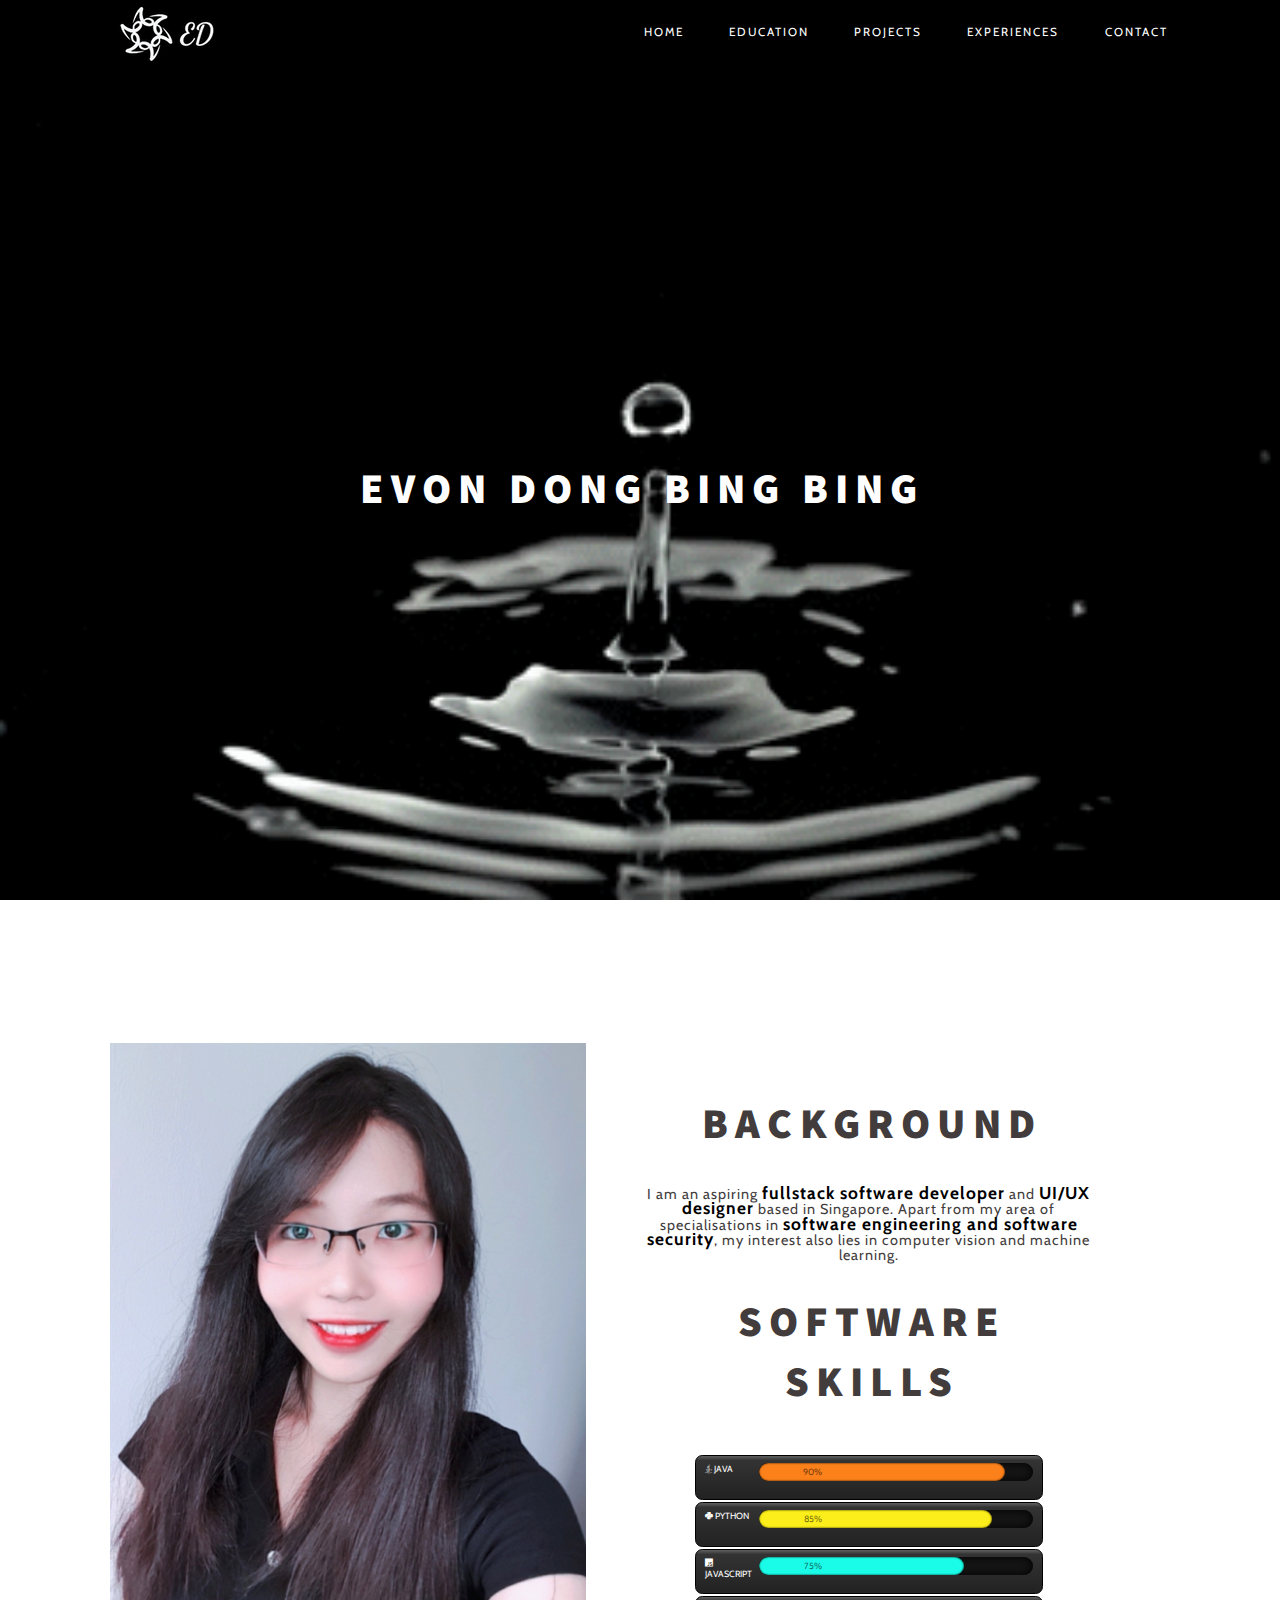
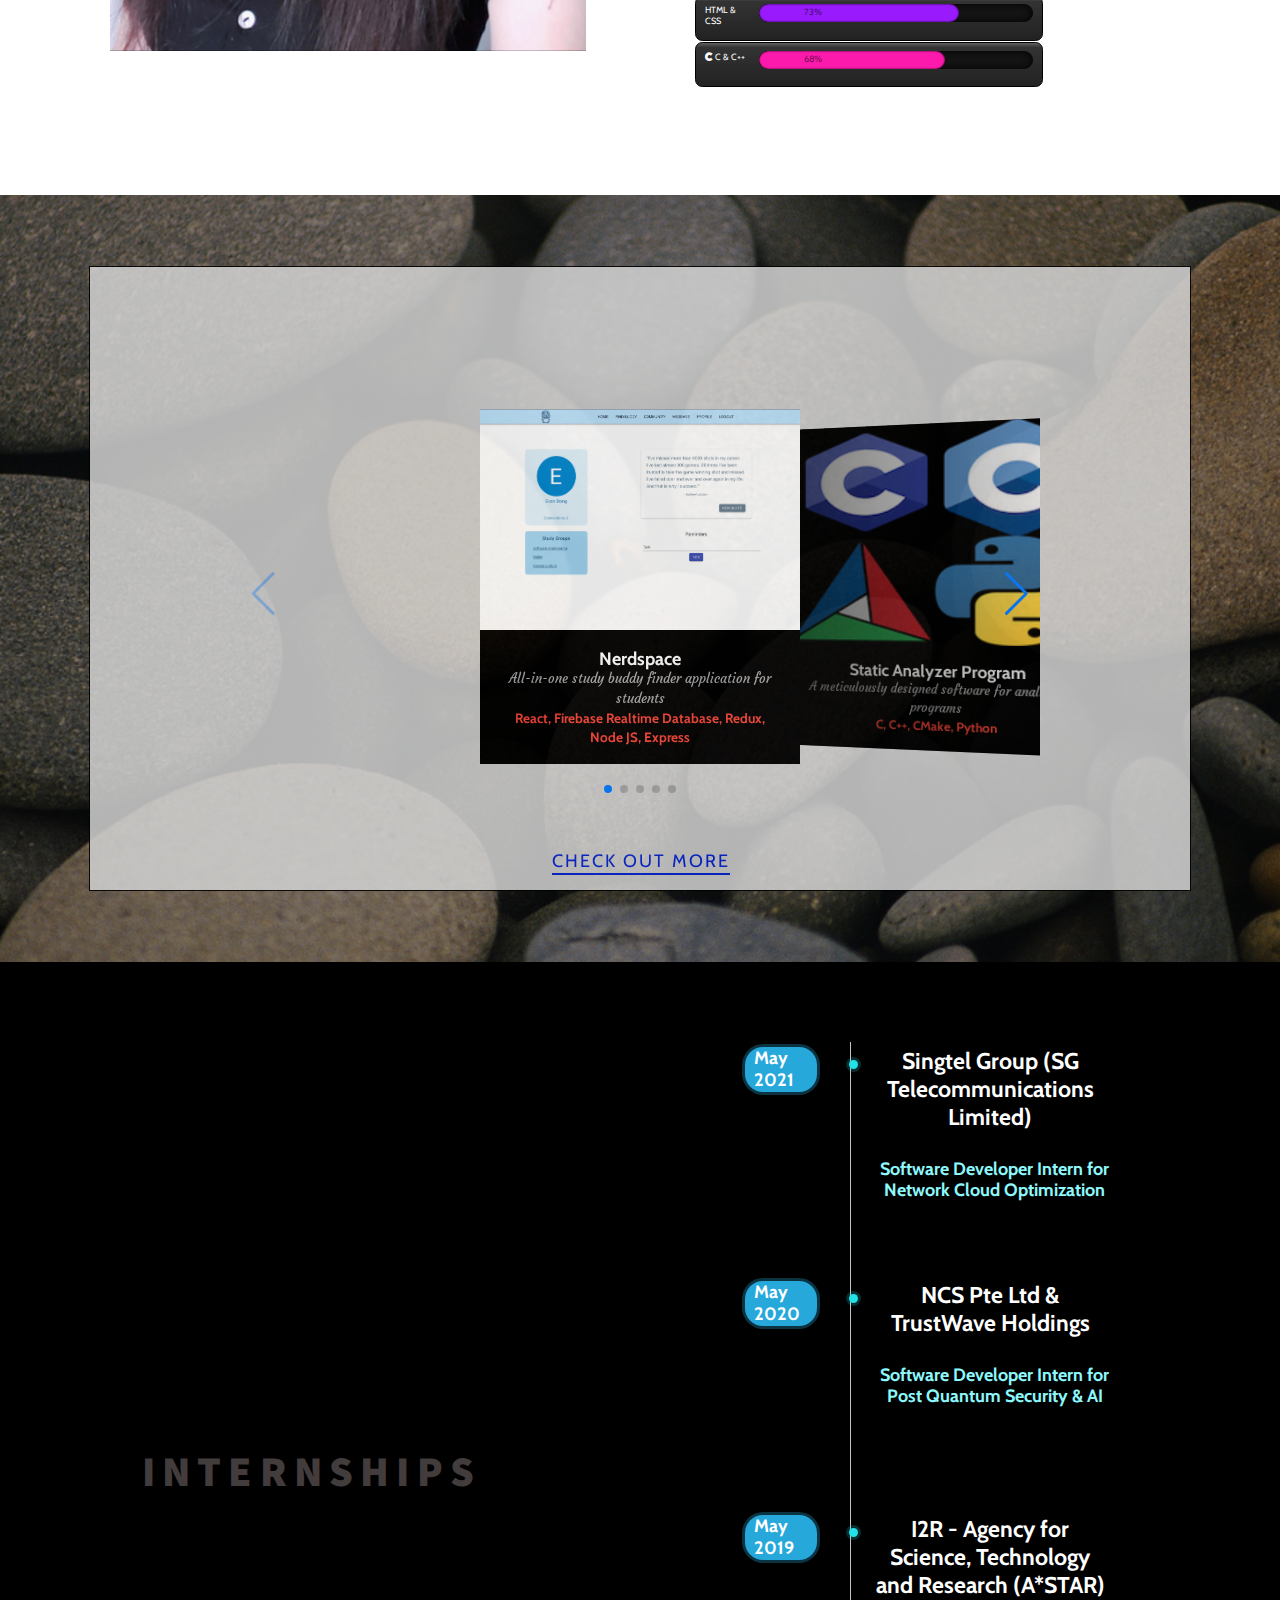
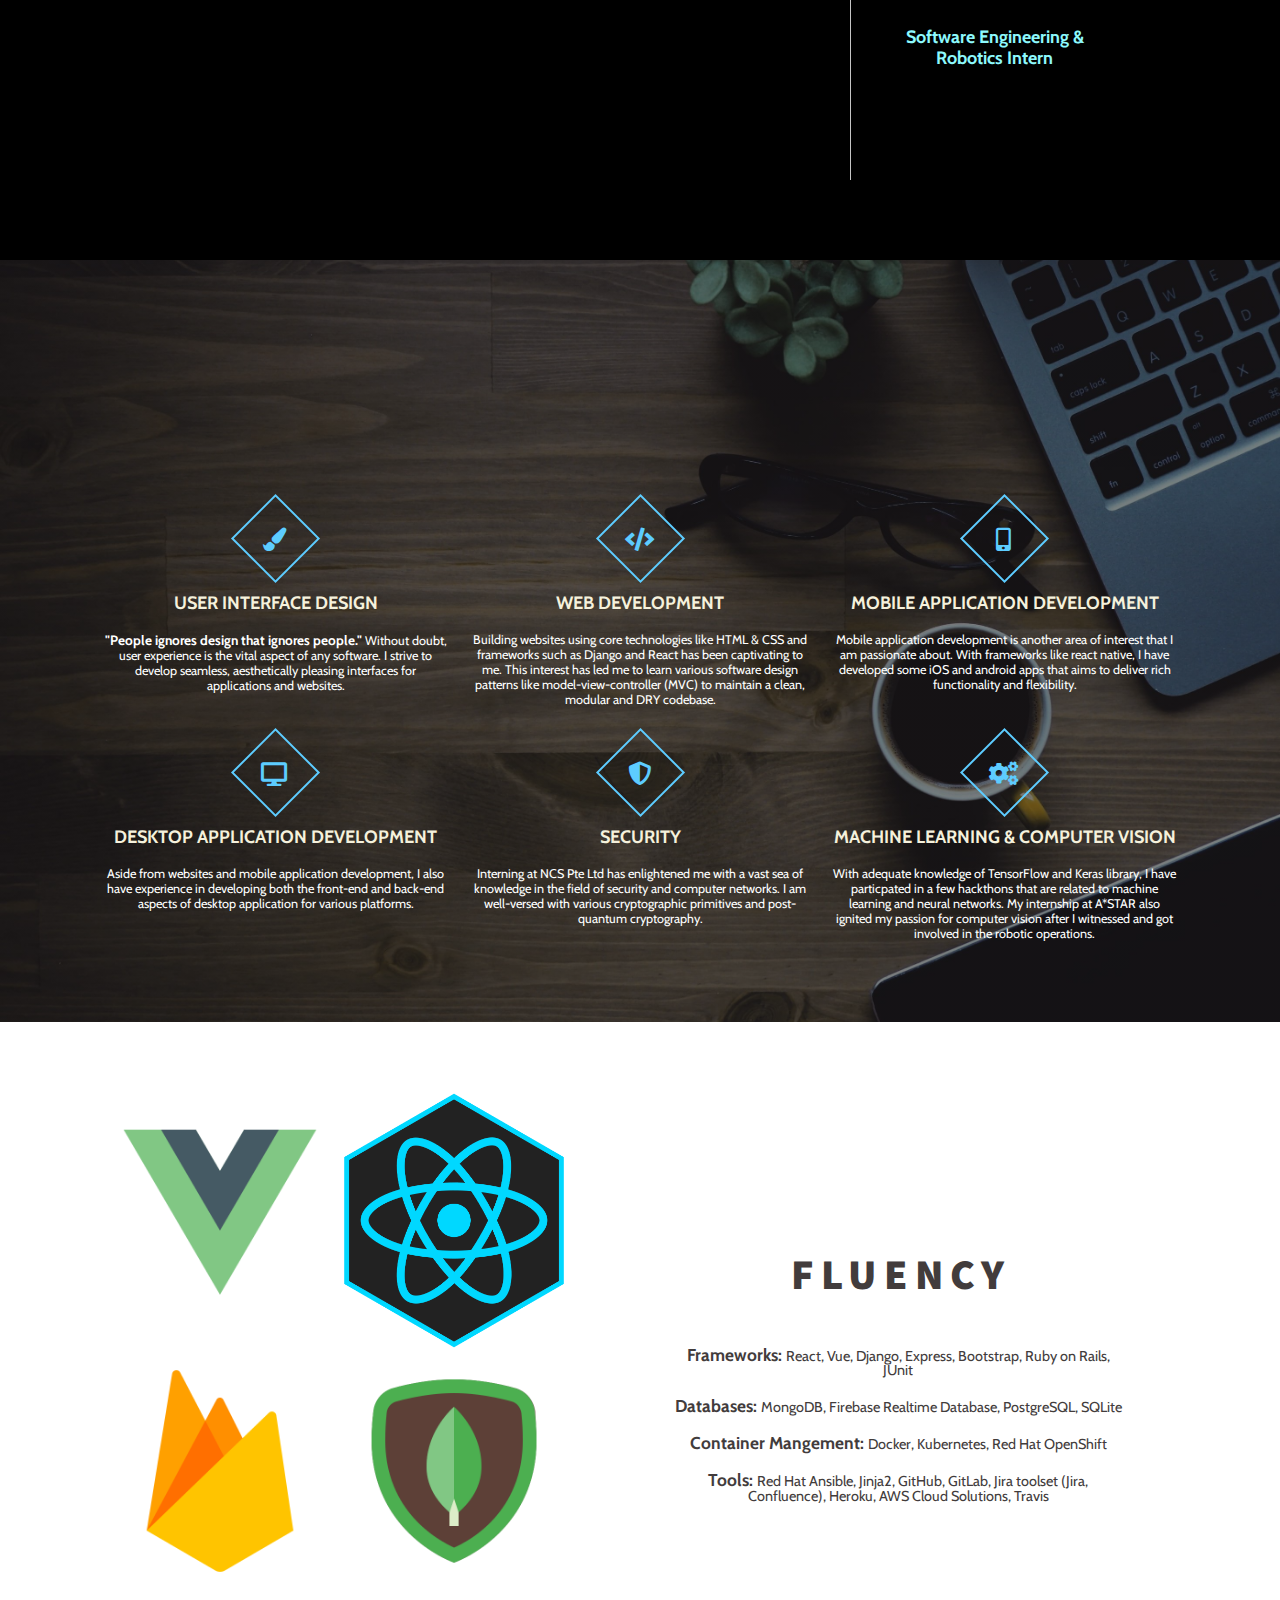
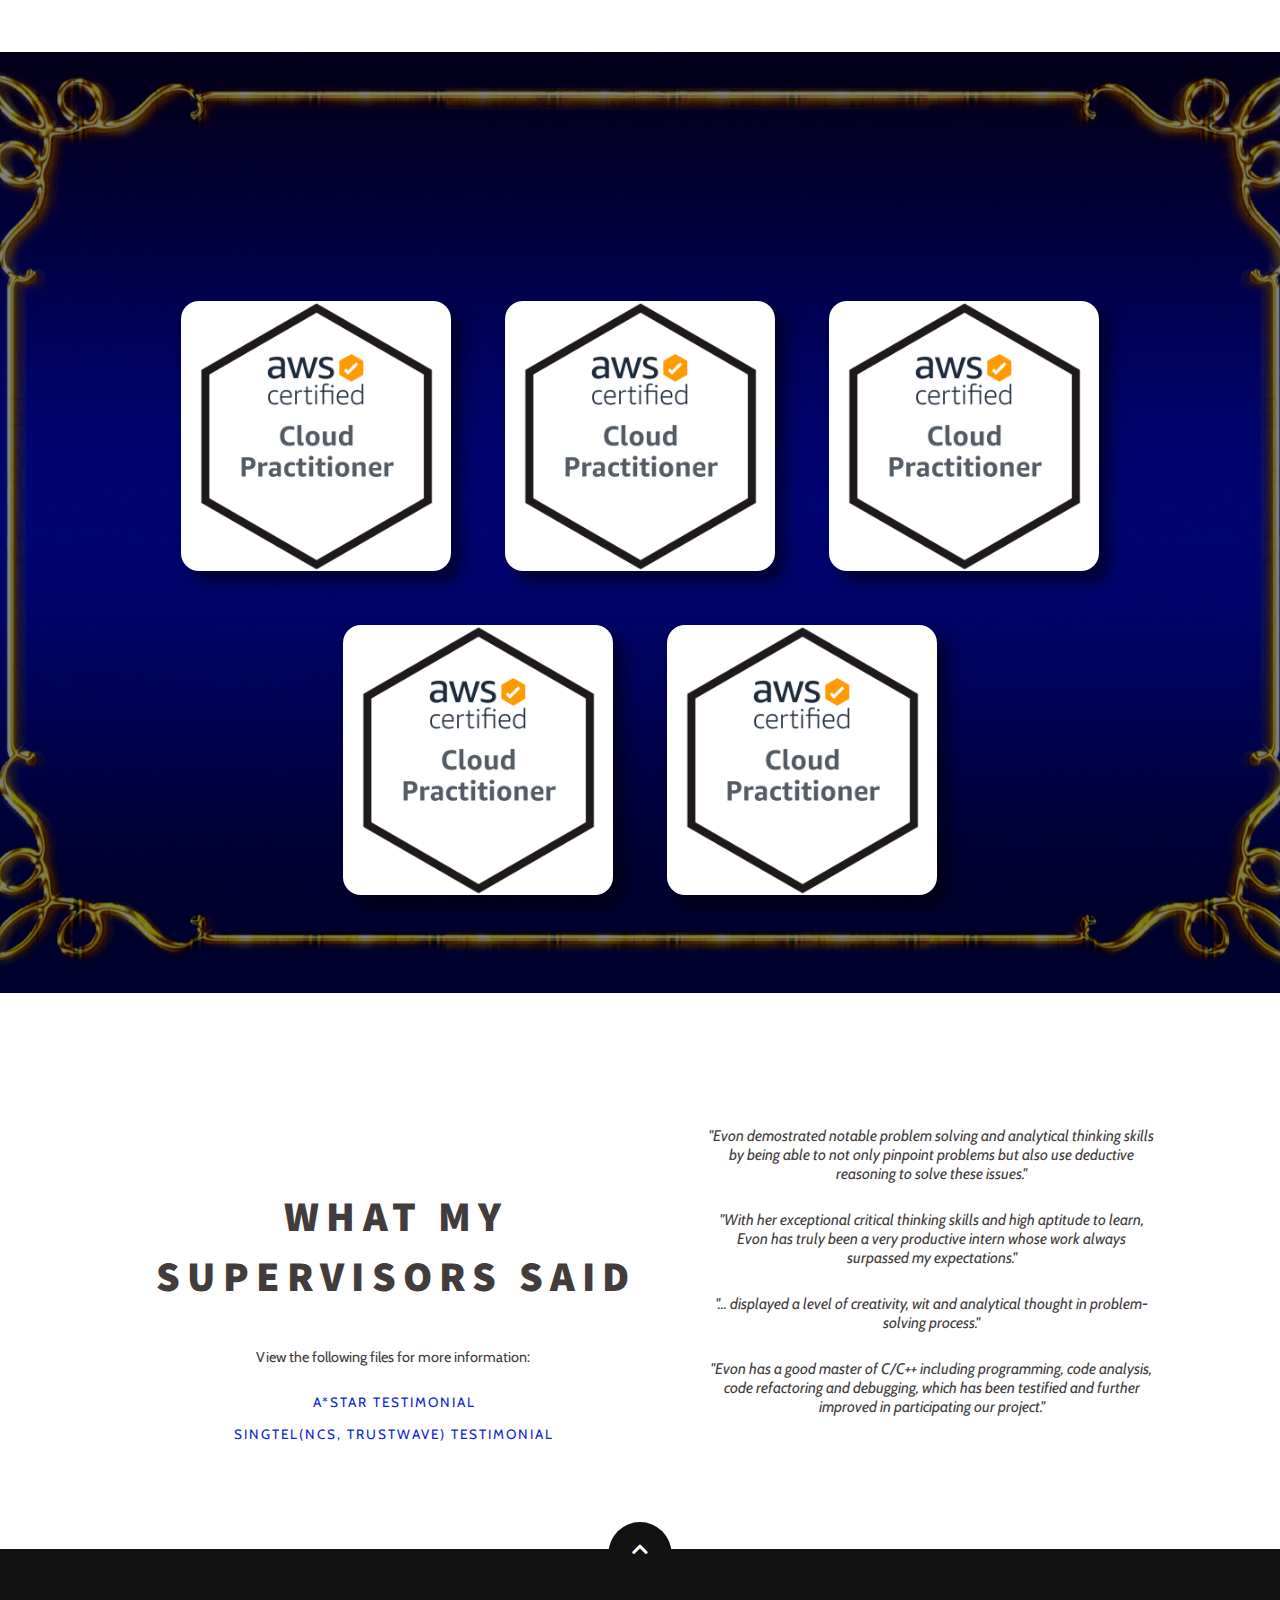
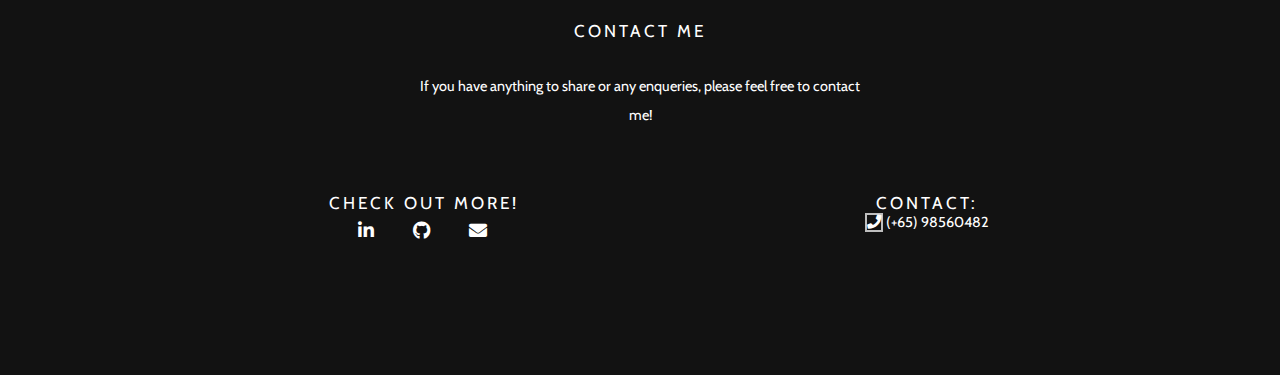
==== index.html @ f3851ca4 "Add certification section" ====
<!doctype html>
<html lang="en">
<head>
    <meta charset="UTF-8">
    <meta name="viewport" content="width=device-width, user-scalable=no, initial-scale=1.0, minimum-scale=1.0, maximum-scale=1.0">
    <meta http-equiv="X-UA-compatible" content="ie=edge">
    <Title>Evon Dong Bing Bing's Portfolio</Title>

    <!--Font awesome CDN-->
    <Link rel="stylesheet" href="https://cdnjs.cloudflare.com/ajax/libs/font-awesome/5.14.0/css/all.min.css">
    <Link rel="stylesheet" type="text/css" href="/css/swiper-bundle.min.css">
    <Link rel="stylesheet" type="text/css" href="/css/styles.css">

    <!--Scroll reveal CDN-->
    <script src="https://unpkg.com/scrollreveal"></script>
    <script src="https://ajax.googleapis.com/ajax/libs/jquery/3.5.1/jquery.min.js"></script>

    <!--Favicon Logo-->
    <link rel="apple-touch-icon" sizes="180x180" href="faviconImages/apple-touch-icon.png">
    <link rel="icon" type="image/png" sizes="32x32" href="faviconImages/favicon-32x32.png">
    <link rel="icon" type="image/png" sizes="16x16" href="faviconImages/favicon-16x16.png">
    <link rel="manifest" href="faviconImages/site.webmanifest">
    <link rel="mask-icon" href="faviconImages/safari-pinned-tab.svg" color="#001fff">
    <meta name="msapplication-TileColor" content="#000000">
    <meta name="theme-color" content="#000000">
    

<script>$.ajaxPrefilter(function( options, originalOptions, jqXHR ) {    options.async = true; });</script> 
    

 
</head>

<body>
    <header>
        <div id="navbar-placeholder"></div>
    </header>

    <section class="hero" id="hero">
        <div class="container">
            <h2 class="sub-headline">
                <span class="first-letter" style="line-height: 1.2;">I</span> believe in making an impact
            </h2>
            <h1 class="headline">Evon Dong Bing Bing</h1>
            <div class="headline-description">
                <div class="separator">
                    <div class="line line-left"></div>
                    <div class="asterisk"><i class="fas fa-asterisk"></i></div>
                    <div class="line line-right"></div>
                </div>
                <div class="single-animation">
                    <h5>Aspiring software developer & interative designer</h5>
                    <a href="./files/EvonDongBingBing_Resume.pdf" download="EvonDongBingBing-Resume" class="btn cta-btn">My Resume</a>
                </div>
            </div>
        </div>
    </section>

    <section class="about-me">
        <div class="container">
            <div class="my-info">
                <div class="photo animate-right">
                    <img src="images/photo.jpg" alt="">
                </div>
                <div class="my-info-description padding-right animate-left">
                    <div class="global-headline">
                        <h2 class="sub-headline">
                            <span class="first-letter">A</span>bout Me
                        </h2>
                        <h1 class="headline headline-dark">Background</h1>
                        <div class="asterisk"><i class="fas fa-asterisk"></i></div>
                    </div>
                    <p style="letter-spacing: 1px;">
                        I am an aspiring <span style="font-weight:900; font-size: 120%; color: black;">fullstack software developer</span> and <span style="font-weight:900; font-size: 120%; color: black;">UI/UX designer</span> based in Singapore. Apart from my area of specialisations 
                        in <span style="font-weight:900; font-size: 120%; color: black;">software engineering and software security</span>, my interest also lies in computer vision and machine learning.
                    </p>
                    <div class="languages">
                        <h1 class="headline headline-dark"> Software Skills</h1>
                        <div class="asterisk"><i class="fas fa-asterisk"></i></div>
                        <div class="skills">
                            <span class="progress-title"><i class="fab fa-java"></i> Java</span>
                            <div class="progress-bar">
                                <div class="progress" style="width: 90%; background-color: #FC811A"></div>
                            </div>
                            <span class="progress-value">90%</span>
                        </div>

                        <div class="skills">
                            <span class="progress-title"><i class="fab fa-python"></i> Python</span>
                            <div class="progress-bar">
                                <div class="progress" style="width: 85%; background-color: #FCEE1A"></div>
                            </div>
                            <span class="progress-value">85%</span>
                        </div>
                        
                        <div class="skills">
                            <span class="progress-title"><i class="fab fa-js"></i> JavaScript</span>
                            <div class="progress-bar">
                                <div class="progress" style="width:75%; background-color: #1AFCE7"></div>
                            </div>
                            <span class="progress-value">75%</span>
                        </div>

                        <div class="skills">
                            <i class='bx bxl-html5 skills__icon'></i>
                            <span class="progress-title">HTML & CSS</span>
                            <div class="progress-bar">
                                <div class="progress" style="width: 73%; background-color: #991AFC"></div>
                            </div>
                            <span class="progress-value">73%</span>
                        </div>
                        
                        <div class="skills">
                            <span class="progress-title"><i class="fab fa-cuttlefish"></i> C & C++</span>
                            <div class="progress-bar">
                                <div class="progress" style="width: 68%; background-color: #FC1AAD"></div>
                            </div>
                            <span class="progress-value">68%</span>
                        </div>

                    </div>
                </div>
            </div>
        </div>
    </section>

    
    <section class="project between">  
        <!-- Swiper -->   
        <div class="container">
            <div class="global-headline">
                <div class="animate-top">
                    <h2 class="sub-headline">
                        <span class="first-letter">S</span>ignificant Projects
                    </h2>
                </div>
            </div>
            <div class="swiper-container animate-bottom">
                <div class="swiper-wrapper">
                <div class="swiper-slide">
                    <div class="imgBox"><img src="./images/nerdspace-home-top.png"></div>
                    <div class="details">
                        <h3>Nerdspace
                            <br><span class="app-description">All-in-one study buddy finder application for students</span>
                            <br><span class="technology">React, Firebase Realtime Database, Redux, Node JS, Express</span>
                        </h3>
                    </div>
                </div>
                <div class="swiper-slide">
                    <div class="imgBox"><img src="./images/static_analy_ui.png"></div>
                    <div class="details">
                        <h3>Static Analyzer Program
                            <br><span class="app-description">A meticulously designed software for analyzing programs</span>
                            <br><span class="technology">C, C++, CMake, Python</span>
                        </h3>
                    </div>
                </div>
                <div class="swiper-slide">
                    <div class="imgBox"><img src="./images/treasurerpro-ui.png"></div>
                    <div class="details">
                        <h3>TreasurerPro
                            <br><span class="app-description">Highly specialised finance tracker for organisations</span>
                            <br><span class="technology">Java, JavaFX, Junit, Travis</span>
                        </h3>
                    </div>
                </div>
                <div class="swiper-slide">
                    <div class="imgBox"><img src="./images/shoppertize-home-top.png"></div>
                    <div class="details">
                        <h3>Shoppertize
                            <br><span class="app-description">Stylish, robust e-commerce website integrated with Stripe payment API</span>
                            <br><span class="technology">Django, SQLite, HTML & CSS, Bootstrap, Python</span>
                        </h3>
                    </div>
                </div>
                <div class="swiper-slide">
                    <div class="imgBox"><img src="./images/excertracker-home-top.png"></div>
                    <div class="details">
                        <h3>ExcerTracker
                            <br><span class="app-description">Sophiscated fitness tracking website</span>
                            <br><span class="technology">MERN (MongoDB, Express, React, Node.js) stack, Javascript</span>
                        </h3>
                    </div>
                </div>
                <!--<div class="swiper-slide">
                    <div class="imgBox"><img src="./images/excertracker-home-top.png"></div>
                    <div class="details">
                        <h3>ChittyChat
                            <br><span class="app-description">All-in-one chat app integrated with social media features</span>
                            <br><span class="technology">React Native, Javascript</span>
                        </h3>
                    </div>
                </div>-->
                </div>
                <!-- Add Pagination -->
                <div class="swiper-pagination"></div>
                <!-- Add Arrows -->
                <div class="swiper-button-next"></div>
                <div class="swiper-button-prev"></div>
            </div>
            <a href="/html/project.html" class="btn body-btn" style="">Check Out More</a>
        </div>
    </section>

    <section class="experience">
        <!-- Work, Internship Experiences -->
        <div class="container">
            <div class="my-info">
                <div class="global-headline padding-right animate-left">
                    <h2 class="sub-headline">
                        <span class="first-letter">E</span>xperience
                    </h2>
                        <h1 class="headline headline-dark">Internships</h1>
                </div>
                <div class="experience-timeline animate-right">
                    <ul>
                        <li>
                            <div class="experience-time">
                                <h4>May 2021</h4>
                            </div>
                            <div class="experience-content">
                            
                                <h2>Singtel Group (SG Telecommunications Limited)</h2>
                                <h3>Software Developer Intern for Network Cloud Optimization</h3>
                            </div>
                        </li>
                        <li>
                            <div class="experience-time">
                                <h4>May 2020</h4>
                            </div>
                            <div class="experience-content">
                                <h2>NCS Pte Ltd & TrustWave Holdings</h2>
                                <h3>Software Developer Intern for Post Quantum Security & AI</h3>
                            </div>
                        </li>
                        <li>
                            <div class="experience-time">
                                <h4>May 2019</h4>
                            </div>
                            <div class="experience-content">
                                <h2>I2R - Agency for Science, Technology and Research (A*STAR)</h2>
                                <h3>Software Engineering & Robotics Intern</h3>
                            </div>
                        </li>
                        <div style="clear: both;"></div>
                    </ul>
                </div>
            </div>
        </div>
    </section>



    <section class="services between">  
        <!-- Services -->   
        <div class="container">
            <div class="global-headline">
                <div class="animate-top">
                    <h2 class="sub-headline">
                        <span class="first-letter">W</span>hat I do
                    </h2>
                </div>
            </div>
            <div class="asterisk"><i class="fas fa-asterisk"></i></div>
            <div class="services-container animate-bottom">
                <div class="services-box">
                    <div class="service-icon">
                        <i class="fas fa-paint-brush"></i>
                    </div>
                    <div class="service-title">User Interface Design</div>
                    <div class="service-description">
                        <b>"People ignores design that ignores people." </b>Without doubt, user experience is the vital aspect of any software. 
                        I strive to develop seamless, aesthetically pleasing interfaces for applications and websites.
                    </div>
                </div>
                <div class="services-box">
                    <div class="service-icon">
                        <i class="fas fa-code"></i>
                    </div>
                    <div class="service-title">Web Development</div>
                    <div class="service-description">
                        Building websites using core technologies like HTML & CSS and frameworks such as Django and React has been captivating to me. 
                        This interest has led me to learn various software design patterns like model-view-controller (MVC) to maintain a clean, modular and DRY codebase.
                    </div>
                </div>
                <div class="services-box">
                    <div class="service-icon">
                        <i class="fas fa-mobile-alt"></i>
                    </div>
                    <div class="service-title">Mobile Application Development</div>
                    <div class="service-description">
                        Mobile application development is another area of interest that I am passionate about. With frameworks like react native, I have developed 
                        some iOS and android apps that aims to deliver rich functionality and flexibility.
                    </div>
                </div>
                <div class="services-box">
                    <div class="service-icon">
                        <i class="fas fa-desktop"></i>
                    </div>
                    <div class="service-title">Desktop Application Development</div>
                    <div class="service-description">
                        Aside from websites and mobile application development, I also have experience in developing both the front-end and back-end 
                        aspects of desktop application for various platforms. 
                    </div>
                </div>
                <div class="services-box">
                    <div class="service-icon">
                        <i class="fas fa-shield-alt"></i>
                    </div>
                    <div class="service-title">Security</div>
                    <div class="service-description">
                        Interning at NCS Pte Ltd has enlightened me with a vast sea of knowledge in the field of security and computer networks. 
                        I am well-versed with various cryptographic primitives and post-quantum cryptography.
                    </div>
                </div>

                <div class="services-box">
                    <div class="service-icon">
                        <i class="fas fa-cogs"></i>
                    </div>
                    <div class="service-title">Machine Learning & Computer Vision</div>
                    <div class="service-description">
                        With adequate knowledge of TensorFlow and Keras library, I have particpated in a few hackthons that are related to 
                        machine learning and neural networks. My internship at A*STAR also ignited my passion for computer vision 
                        after I witnessed and got involved in the robotic operations.
                    </div>
                </div>
            </div>
        </div>
    </section>


    <section class="languages-fluency">
        <!-- Tools, Frameworks, Skills -->  
        <div class="container">
            <div class="my-info">
                <div class="image-group padding-right animate-left">
                    <img src="images/vue-icon.png" alt="">
                    <img src="images/react-icon.jpg" alt="">
                    <img src="images/firebase.png" alt="">
                    <img src="images/mongodb.png" alt="">
                </div>
                <div class="my-info-description animate-right">
                    <div class="global-headline">
                        <h2 class="sub-headline">
                            <span class="first-letter">S</span>kills
                        </h2>
                        <h1 class="headline headline-dark">Fluency</h1>
                        <div class="asterisk"><i class="fas fa-asterisk"></i></div>
                    </div>
                    <p><span style="font-weight:900; font-size: 120%;">Frameworks: </span>React, Vue, Django, Express, Bootstrap, Ruby on Rails, JUnit</p>
                    <p><span style="font-weight:900; font-size: 120%;">Databases: </span> MongoDB, Firebase Realtime Database, PostgreSQL, SQLite</p>
                    <p><span style="font-weight:900; font-size: 120%;">Container Mangement: </span> Docker, Kubernetes, Red Hat OpenShift</p>
                    <p><span style="font-weight:900; font-size: 120%;">Tools: </span> Red Hat Ansible, Jinja2, GitHub, GitLab, Jira toolset (Jira, Confluence), Heroku, AWS Cloud Solutions, Travis</p>
                </div>
            </div>
        </div>
    </section>


    <section class="certifications between">  
        <!-- Certifications -->   
        <div class="container">
            <div class="global-headline">
                <div class="animate-top">
                    <h2 class="sub-headline">
                        <span class="first-letter">C</span>ertifications
                    </h2>
                </div>
            </div>
            <div class="asterisk"><i class="fas fa-asterisk"></i></div>
            <div class="certifications-container animate-bottom">
                <div class="certifications-box">
                    <div class="certifications-content">
                        <div class="certifications-icon">
                            <img src="images/aws-logo.png">
                        </div>
                        <div class="certifications-title">AWS Certified Cloud Practitioner</div>
                        <a href="#">View Certificate</a>
                    </div>
                </div>
                <div class="certifications-box">
                    <div class="certifications-content">
                        <div class="certifications-icon">
                            <img src="images/aws-logo.png">
                        </div>
                        <div class="certifications-title">AWS Certified Cloud Practitioner</div>
                        <a href="#">View Certificate</a>
                    </div>
                </div>
                <div class="certifications-box">
                    <div class="certifications-content">
                        <div class="certifications-icon">
                            <img src="images/aws-logo.png">
                        </div>
                        <div class="certifications-title">AWS Certified Cloud Practitioner</div>
                        <a href="#">View Certificate</a>
                    </div>
                </div>
                <div class="certifications-box">
                    <div class="certifications-content">
                        <div class="certifications-icon">
                            <img src="images/aws-logo.png">
                        </div>
                        <div class="certifications-title">AWS Certified Cloud Practitioner</div>
                        <a href="#">View Certificate</a>
                    </div>
                </div>
                <div class="certifications-box">
                    <div class="certifications-content">
                        <div class="certifications-icon">
                            <img src="images/aws-logo.png">
                        </div>
                        <div class="certifications-title">AWS Certified Cloud Practitioner</div>
                        <a href="#">View Certificate</a>
                    </div>
                </div>
                
            </div>
        </div>
    </section>

    <section class="testimonial-info">
        <!-- Testimonials -->  
        <div class="container">
            <div class="my-info">
                <div class="my-info-description padding-right animate-left">
                    <div class="global-headline">
                        <h2 class="sub-headline">
                            <span class="first-letter">T</span>estimonials
                        </h2>
                        <h1 class="headline headline-dark">What my supervisors said</h1>
                        <div class="asterisk"><i class="fas fa-asterisk"></i></div>
                    </div>
                    <div>
                        <p>
                            View the following files for more information:
                        </p>
                        <a href="/files/A*STAR - Letter of Recommendation.pdf" class="btn cta-btn" style="font-size: 150%" download>A*STAR Testimonial</a>
                        <a href="/files/NCS, Trustwave - Recommendation letter 2020.pdf" class="btn cta-btn" style="font-size: 150%" download>SingTel(NCS, Trustwave) Testimonial</a>
                    </div>
                </div>
                <div class="main-info">
                    <p style="color:#423c3c; padding: 1.5rem; font-size: 1.7rem; font-style: oblique;" >"Evon demostrated notable problem solving and analytical thinking skills by being able to not only pinpoint problems but also use deductive reasoning to solve these issues."</p>
                    <p style="color:#423c3c; padding: 1.5rem; font-size: 1.7rem; font-style: oblique;" >"With her exceptional critical thinking skills and high aptitude to learn, Evon has truly been a very productive intern whose work always surpassed my expectations."</p>
                    <p style="color:#423c3c; padding: 1.5rem; font-size: 1.7rem; font-style: oblique;" >"... displayed a level of creativity, wit and analytical thought in problem-solving process."</p>
                    <p style="color:#423c3c; padding: 1.5rem; font-size: 1.7rem; font-style: oblique;" >"Evon has a good master of C/C++ including programming, code analysis, code
refactoring and debugging, which has been testified and further improved in participating our project."</p>
                    
                </div>
            </div>
        </div>
    </section>

    <footer>
        <div class="container">
            <div class="back-to-top">
                <a href="#hero"><i class="fas fa-chevron-up"></i></a>
            </div>
            <div class="footer-content">
                <div class="footer-content-about animate-top">
                    <h4>Contact me</h4>
                    <div class="asterisk"><i class="fas fa-asterisk"></i></div>
                    <p>If you have anything to share or any enqueries, please feel free to contact me! </p>
                </div>
                <div class="footer-content-divider animate-bottom">
                    <div class="social-media">
                        <h4>Check out more!<h4>
                        <ul class="social-icons">
                            <li>
                                <a href="https://linkedin.com/in/evon-dong-bing-bing-70893b1b3"><i class="fab fa-linkedin-in"></i></a>
                            </li>
                            <li>
                                <a href="https://github.com/EvonDong"><i class="fab fa-github"></i></a>
                            </li>
                            <li>
                                <a href="mailto:evon.dong3@gmail.com"><i class="fa fa-envelope"></i></a>
                            </li>
                        </ul>
                    </div>
                    <div class="newsletter-container">
                        <h4>Contact:</h4>
                        <p><i style="border: 2px solid rgba(190, 190, 190);" class="fas fa-phone"></i> (+65) 98560482</p>
                    </div>
                </div>
            </div>
        </div>
    </footer>
            


</body>


</html>

    <script src="main.js"></script>
    <!-- Initialize Swiper -->
    <script src="../js/swiper-bundle.min.js"></script>
    <script>
        var swiper = new Swiper('.swiper-container', {
        effect: 'coverflow',
        keyboard: {
            enabled: true,
            onlyInViewport: false,
        },
        direction: "horizontal",
        mousewheel: {
            invert: false,
        },
        grabCursor: true,
        centeredSlides: true,
        slidesPerView: 'auto',
        coverflowEffect: {
            rotate: 20,
            stretch: 0,
            depth: 100,
            modifier: 1,
            slideShadows: true,
        },
        pagination: {
            el: '.swiper-pagination',
        },
        navigation: {
        nextEl: '.swiper-button-next',
        prevEl: '.swiper-button-prev',
      },
        });
    </script>
    <script>
        $(function() {
            $("#navbar-placeholder").load("/html/navbar.html");
        })
    </script>

    <script type="text/javascript" src="js/vanilla-tilt.js"></script>
    <script>
        VanillaTilt.init(document.querySelectorAll(".certifications-box"),{
		max: 25,
		speed: 400,
        glare: true,
        "max-glare": 1,
	});</script>
---- css/styles.css ----
/* @import url("https://fonts.googleapis.com/css2?family=Cabin:wght@300&family=Dancing+Script:wght@400&family=Herr+Von+Muellerhoff&family=Josefin+Sans:ital,wght@900&family=Source+Sans+Pro:wght@300&display=swap"); */

@import url("https://fonts.googleapis.com/css2?family=Alice&family=Cabin:wght@500&family=Dancing+Script:wght@600&family=Rochester&family=Source+Sans+Pro:wght@600&display=swap");
@import url("https://fonts.googleapis.com/css2?family=Abril+Fatface&family=Alex+Brush&family=Berkshire+Swash&family=Courgette&family=Leckerli+One&family=Oleo+Script:wght@700&display=swap");

/* 
font-family: 'Cabin', sans-serif;
font-family: 'Dancing Script', cursive;
font-family: 'Herr Von Muellerhoff', cursive;
font-family: 'Josefin Sans', sans-serif;
font-family: 'Source Sans Pro', sans-serif; 


font-family: 'Alice', serif;
font-family: 'Cabin', sans-serif;
font-family: 'Dancing Script', cursive;
font-family: 'Rochester', cursive;
font-family: 'Source Sans Pro', sans-serif;

font-family: 'Abril Fatface', cursive;
font-family: 'Alex Brush', cursive;
font-family: 'Berkshire Swash', cursive;
font-family: 'Courgette', cursive;
font-family: 'Leckerli One', cursive;
font-family: 'Oleo Script', cursive;
*/

*,
*::before,
*::after {
    margin: 0;
    padding: 0;
    box-sizing: border-box;
}

:root {
    --main-font: 'Source Sans Pro', sans-serif;
    --secondary-font: 'Alice', serif;
    --body-font: 'Cabin', sans-serif;
    --tertiary-font: 'Courgette', cursive;
    --main-font-color-dark: #423c3c;
    --secondary-font-color: #0826d1;
    --body-font-color-light: #fff;
    --tertiary-font-color: #a7a7a7;

}

html {
    font-family: var(--body-font);
    font-size: 9px;
    color: var(--body-font-color-light);
    scroll-behavior: smooth;
}

body {
    overflow-x: hidden;        /* to hide horizontal bars */
}

section {
    padding: 3.9rem 0;    /* 3.9 for top, bottom, 0: left, right    */
    overflow: hidden;
}

img {
    width: 100%;
    max-width: 100%;
}

a {
    text-decoration: none;
}

p {
    font-size: 1.6rem;
}

.container {
    width: 100%;
    max-width: 122.5rem;
    margin: 0 auto;
    padding: 0 2.4rem;
}

/* header */
header {
    width: 100%;
    position: absolute;
    top: 0;
    left: 0;
    z-index: 1;
    background-image: linear-gradient(to bottom, rgba(0, 0, 0, .5), transparent);
}

.nav {
    height: 7.2rem;
    display: flex;
    align-items: center;
    justify-content: center;
}

.menu-toggle {
    color: #fff;
    font-size: 2.2rem;
    position: absolute;
    top: 50%;
    transform: translateY(-50%);
    right: 2.5rem;
    cursor: pointer;
    z-index: 1500;
}

.fa-times {
    display: none;
}

.nav-list {
    list-style: none;
    position: fixed; /* to keep it floating in mobile */
    top: 0;
    left: 0; /* move it 0 to left */
    width: 80%;
    height: 100vh;
    background-color: var(--main-font-color-dark);
    padding: 4.4rem;
    display: flex;
    flex-direction: column;
    z-index: 1250;
    justify-content: space-around;
    transform: translateX(-100%);
    transition: transform .5s;
}

.nav::before {
    content: '';
    position: fixed;
    top: 0;
    left: 0;
    height: 100vh;
    width: 100vw;
    z-index: 1000;
    background-color: rgba(0, 0, 0, 0.8);
    opacity: 0;
    transform: scale(0);  /* to hide completely */
    transition: opacity 0.5s;
}

.open .fa-times {        
    display: block;
}

.open .fa-bars {
    display: none; /* will be hidden */
}

.open .nav-list {
    transform: translateX(0);  /* reset to initial state -- for side bar to appear */
}

.open .nav::before {
    opacity: 1;
    transform: scale(1);
}

.nav-item {
    border-bottom: 2px solid rgba(255, 255, 255, 0.4);
}

.nav-link {
    display: block;
    text-transform: uppercase;
    color: #fff;
    letter-spacing: 2px;
    font-size: 1.6rem;
    margin-right: 2px;
    transition: color .5s;
}

.nav-link:hover {
    color: var(--secondary-font-color);
    transform: scale(1.1);
}

/* hero */
.hero {
    width: 100%;
    height: 100vh;
    background: url('../images/hero5.gif') center no-repeat;
    opacity: 100%;
    background-size: cover;
    display: flex;
    align-items: center;
    text-align: center;
}

.sub-headline {
    font-size: 3rem;
    font-family: var(--secondary-font);
    color: var(--secondary-font-color);
    font-weight: 100;
    padding-bottom: 0rem;
    line-height: 0.8;
    letter-spacing: 2px;
    opacity: 0;
    animation: fadeUp 0.5s forwards;
    animation-delay: 0.3s;
    text-transform: uppercase;
}

.hero .sub-headline {
    padding-bottom: 5rem;
}

.first-letter {
    text-transform: uppercase;
    font-size: 4.3rem;
}

.headline {
    color: #fff;
    font-size: 2rem;
    text-transform: uppercase;
    font-family: var(--main-font);
    font-weight: 900;
    letter-spacing: 0.5rem;
    margin-right: -0.5rem;
    animation: scale 0.5s forwards
}

.separator {
    display: flex;
    align-items: center;    /* center in y-aixs */
    justify-content: center;           /* center in x-aixs */
}

.line {
    width: 100%;
    max-width: 8.4rem;
    height: 0.25rem;
    background-color: #fff;
    position: relative;
    margin: 1.9rem 0;
    opacity: 0;
    animation: grow 2s forwards;
    animation-delay: 0.8s;
}

.line-left::before,
.line-right::before {
    content: '';
    top: 50%;
    transform: translateY(-50%);
    position: absolute;
    border: 0.6rem solid transparent;
    opacity: 0;
    animation: grow 0.5s forwards;
    animation-delay: 1.2s;
}

.line-left::before {
    border-left-color: #fff;
    left: 0;
}

.line-right::before {
    border-right-color: #fff;
    right: 0;
}

.asterisk {
    font-size: 1.2rem;
    color: var(--secondary-font-color);
    margin: 1.6rem 1.6rem;
    opacity: 0;
    animation: spin 0.9s forwards;
    animation-delay: 0.7s;
}

.single-animation {
    opacity: 0;
    animation: fadeDown 0.5s forwards;
    animation-delay: 1.5s;
}

.headline-description h5 {
    color: #fff;
    font-size: 1.5rem;
    font-weight: 100;
    text-transform: uppercase;
    margin-bottom: 1.2rem;
    letter-spacing: 3px;
    margin-right: -3px;
}

.btn {
    display: inline-block;
    text-transform: uppercase;
    letter-spacing: 2px;
    margin-right: -2px;
}

.cta-btn, .cta-btn:visited {
    font-size: 1.1rem;
    background-color: #fff;
    padding: 0.9rem 1.8rem;
    color: var(--secondary-font-color);
    border-radius: 0.4rem;
    transition: background-color 0.5s;
}

.cta-btn:hover,
.cta-btn:focus {
    color: #fff;
    background-color: var(--secondary-font-color);
    transform: scale(1.1);
}

/* About me */

.global-headline {
    text-align: center;
    margin-top: 2rem;
}

.about-me .global-headline {
    margin-top: 2rem;
}

.about-me .global-headline .asterisk {
    color: var(--secondary-font-color);
    margin: 1rem 0;
}

.headline-dark {
    color: var(--main-font-color-dark);
    letter-spacing: .7rem;
    margin-right: -.7rem;   /* move right */
}

.global-headline .sub-headline {
    letter-spacing: 1px;
    line-height: 0.8;
    margin-bottom: 2rem;
    /* margin: 1rem 1rem; */
}

.my-info {
    text-align: center;
}

.my-info .photo {
    display: block;
    margin-left: auto;
    margin-right: auto;
    width: 30%;
}

.my-info-description {
    margin-bottom: 3rem;
}

.my-info-description p {
    line-height: 1.6rem;
    margin-bottom: 2.4rem;
    color: var(--main-font-color-dark);
}

.body-btn {
    font-size: 2rem;
    color: var(--secondary-font-color);
    position: relative;
    transition: color 0.5s;
}

.body-btn::before {
    content: '';
    position: absolute;
    width: 100%;
    height: 2px;
    left: 0;
    bottom: -3px;
    background-color: var(--secondary-font-color);
    transition: background-color 0.5s;
}

.body-btn:hover,
.body-btn:focus {
    color: var(--tertiary-font-color);
    transform: scale(1.1);

}

.body-btn:hover::before,
.body-btn:focus::before {
    background-color: var(--tertiary-font-color);
}

/* Languages */

.languages {
    display: flex;
    flex-direction: column;
    padding: 1rem 5vw;
    position: relative;
    width: 100%;
    /* max-width: 50vw; */
    overflow: hidden;
}

.languages .skills {
    position: relative;
    display: flex;
    margin: 0.1rem 0;
    padding: 0.8rem 1rem 0.8rem;
    background: linear-gradient(#616161 0%, #333 10%, #222);
    border-radius: 0.8rem;
    overflow: hidden;
    border: 0.2rem solid #000;
    transition: 0.5s;
    height: 5vh;
}

.languages:hover .skills {
    opacity: 0.05;
}

.languages .skills:hover {
    opacity: 1;
    transform: scale(1.1);
}

.languages .skills::before {
    content: '';
    position: absolute;
    top: 0;
    left: 0;
    width: 100%;
    height: -50%;
    background: rgba(255, 255, 255, 0.1);
    z-index: 10;
}

.languages h3 {
    color: var(--secondary-font-color);
}

.languages .skills .progress-title {
    position: relative;
    width: 5rem;
    text-align: left;
    color: #fff;
    margin-top: auto auto;
    text-transform: uppercase;
}

.languages .skills .progress-value {
    position: relative;
    width: 8rem;
    text-align: right;
    color: rgba(0, 0, 0, 0.562);
    margin-top: 0.3rem;
    text-transform: uppercase;
}

.languages .skills .progress-bar {
    position: absolute;
    width: calc(100% - 8rem);
    height: 2rem;
    margin: 0 6rem;
    border-radius: 10px;
    background: #151515;
    box-shadow: inset 0 0 10px #000;
    overflow: hidden;
    /* margin-right: -20rem; */
}

.languages .skills .progress-bar .progress {
    position: absolute;
    top: 0;
    left: 0;
    width: 70%;
    height: 100%;
    border-radius: 10px;
    background: #fff;
    box-shadow: inset 0 0 2px #000;
    animation: progress-slide 2s ease-in-out forwards;
    animation-delay: 3s;
}

@keyframes progress-slide {
    from {
        width: 0;
    }
}

/* Projects */
.project {
    background: linear-gradient(rgba(0, 0, 0, .5), rgba(0, 0, 0, .5)), url("../images/project-background.jpg") center no-repeat;
    background-size: cover;
}

.project .container {
    background-color: #d4d4d4f1;
    border: 1px solid black;
    opacity: 0.85;
    text-align: center;
    align-items: center;
    padding-bottom: 2rem;
}

.between {
    min-height: 65vh;
    display: flex;
    align-items: center;
}

/* Project - image slider */

.swiper-container {
    display: flex;
    width: 100%;
    padding-top: 2rem;
    padding-bottom: 3.5rem;
    position: relative;
    max-width: 350px;
    overflow: hidden;
}

.swiper-slide {
    background-color: #000;
    background-position: center;
    background-size: cover;
    min-width: 30rem;
    min-height: 10vh;
    width: 60%;
}

/* .swiper-wrapper {
    max-height: 60vh;
} */

.swiper-wrapper:hover .swiper-slide {
    opacity: 0.85;
}

.swiper-wrapper .swiper-slide:hover {
    opacity: 1;
    transform: scale(1.1);
}

.swiper-slide .imgBox {
    width: 100%;
    /* height: 100%; */
    /* min-height: 10vh; */
    overflow: hidden;
}

.swiper-slide .imgBox img {
    width: 100%;
    min-width: 30rem;
}

.swiper-slide .details {
    box-sizing: border-box;
    font-size: 2rem;
    min-height: 7vh;
}

.swiper-slide .details h3 {
    margin: 2rem 2rem;
    padding: 0;
    font-size: 2rem;
    text-align: center;
    line-height: 2rem;
}

.swiper-slide .details h3 .app-description {
    font-family: var(--tertiary-font);
    font-size: 1.4rem;
    font-weight: 100;
    color: var(--tertiary-font-color);
}

.swiper-slide .details h3 .technology {
    font-size: 1.5rem;
    color: #f44336;
}



/* Experience */

.experience {
    background-color: black;
    background-size: cover;
}

.experience-timeline {
    display: flex;
    position: relative;
    margin: auto auto;
    padding: 1rem 0rem;
    box-sizing: border-box;
    min-width: 30rem; 
    width: 100%;
    /* min-height: 50vh; */
    justify-content: center;
    text-align: center;
    overflow: hidden;
    left: -4rem;
}

.experience-timeline::before {
    content: '';
    position: relative;
    min-width: 0.2%;
    /* width: 100%; */
    left: 20px;
    /* height: 100%; */
    background-color: #c5c5c5;
}

.experience-timeline ul {
    margin: 2rem 2rem;
}

.experience-timeline ul li {
    list-style: none;
    position: relative;
    width: 50%;
    box-sizing: border-box;
    margin-bottom: 20rem;
}

.experience-timeline ul li > div {
    /* margin: 5rem 0rem; */
}

.experience-timeline ul li:nth-child(odd),
.experience-timeline ul li:nth-child(even) {
    /* content: ''; 
    position: absolute; */
    
    /* width: 100%; */
    /* text-align: left;
    left: 4rem; */
    align-items: left;
    right: 0.1rem;
    width: 0.4rem;
    height: 0.4rem;
    background: rgb(33, 226, 233);
    border-radius: 50%;
    box-shadow: 0 0 0 3px rgba(33, 226, 233, 0.2);
    
}

.experience-timeline ul li:nth-child(odd)::before,
.experience-timeline ul li:nth-child(even)::before {
    top: -1.8rem;
    left: 1.6rem;
}


.experience-content {
    padding-bottom: 20rem;
    width: 60vw;
    padding: 1rem 0rem;
    font-size: 1.2rem;
    margin-bottom: -13.5rem;
}

.experience-timeline .experience-content h3 {
    margin-top: -13.5rem;
    margin-left: 1rem;
    height: 100%;
    padding: 0;
    font-weight: 900;
    max-width: 40vw;
    color: rgb(141, 249, 253);
}

.experience-timeline .experience-content h2 {
    position: relative;
    top: -6rem;
    /* left: -10rem; */
    /* height: 4rem;
    width: 8rem; */
    padding-left: 1.2rem;
    font-weight: 1000;
    max-width: 40vw;
    padding-bottom: 9rem;
    color: #fff;
}

.experience-time {
    font-size: 1.5rem;
}

.experience-timeline ul li:nth-child(odd) .experience-time,
.experience-timeline ul li:nth-child(even) .experience-time {
    top: -30px;
    left: 50px;
    right: inherit;
}

/* .experience-timeline ul li:nth-child(odd) {
    content: '';
    position: relative;
    top: 0.5rem;
    right: 0.1rem;
    width: 0.4rem;
    height: 0.4rem;
    background: rgba(233, 33, 99, 1);
    border-radius: 50%;
    box-shadow: 0 0 0 3px rgba(233, 33, 99, 0.2);
}

.experience-timeline ul li:nth-child(even) {
    content: '';
    position: relative;
    top: 2rem;
    left: 0.1rem;
    width: 0.4rem;
    height: 0.4rem;
    background: rgba(233, 33, 99, 1);
    border-radius: 50%;
    box-shadow: 0 0 0 3px rgba(233, 33, 99, 0.2);
} */


.experience-timeline ul li .experience-time h4 {
    margin: 2rem 1rem;
    padding: 0;
    font-size: 1.5rem;
}

.experience-timeline ul li:nth-child(odd) .experience-time {
    position: relative;
    top: -1.2rem;
    left: -10rem;
    height: 4rem;
    width: 8rem;
    /* padding: 1rem 1.2rem; */
    background: rgb(39, 168, 219);
    color: #fff;
    border-radius: 18px;
    box-shadow: 0 0 0 3px rgb(39, 168, 219, 0.3);
}

.experience-timeline ul li:nth-child(even) .experience-time {
    position: relative;
    top: -1.2rem;
    left: -10rem;
    /*left: -1.5rem; */
    /* margin: 2rem 0.4rem; */
    /* padding: 1rem 1.2rem; */
    height: 4rem;
    width: 8rem;
    /* align-content: center;  */
    background: rgb(39, 168, 219);
    color: #fff;
    border-radius: 18px;
    box-shadow: 0 0 0 3px rgb(39, 168, 219, 0.3);
}


.experience-timeline ul:hover * {
    /* color: var(--tertiary-font-color); */
    opacity: 0.8;
}

.experience-timeline ul li:hover * {
    /* color: var(--tertiary-font-color); */
    opacity: 1;
    transform: scale(1.1);
}



/* Services / What I do */

.services {
    background: linear-gradient(rgba(0, 0, 0, .5), rgba(0, 0, 0, .5)), url("../images/services-background.jpg") center no-repeat;
    background-size: cover;
}

.services .container {
    width: 100%;
    max-width: 200rem;
    margin: auto;
    justify-content: center;
    overflow: hidden;
}

.services .container .global-headline .sub-headline {
    color: #fff;

}
.services .container .asterisk {
    text-align: center;
}

.services-container {
    display: flex;
    flex-wrap: wrap;
    justify-content: center;
}

.services-box {
    max-width: 45%;
    padding: 10px;
    text-align: center;
    cursor: pointer;
}

.service-icon {
    display: inline-block;
    width: 7rem;
    height: 7rem;
    border: 0.3rem solid #5dccff;
    color: #5dccff;
    transform: rotate(45deg);
    margin-bottom: 2.4rem;
    margin-top: 1.6rem;
    transition: 0.3s linear;
}

.service-icon i {
    line-height: 7rem;
    transform: rotate(-45deg);
    font-size: 2.6rem;
}

.services-container:hover > .services-box {
    opacity: 0.5;
}

.services-container:hover > .services-box:hover {
    transform: scale(1.1);
    opacity: 1;
}

.services-box:hover .service-icon {
    background: #000;
    color: rgb(135, 222, 248);
    transform: scale(1.1);
    border: 0.3rem solid var(--secondary-font-color);
    animation: spin 0.3s forwards;
}

.service-title {
    color: rgb(245, 241, 220);
    font-size: 2rem;
    font-weight: bolder;
    text-transform: uppercase;
    margin-bottom: 2rem;
}

.service-description {
    font-size: 1.4rem;
}

.service-description b {
    font-weight: bolder;
    font-size: 1.5rem;
}


/* Certifications */

.certifications {
    background: linear-gradient(rgba(0, 0, 0, .5), rgba(0, 0, 0, .5)), url("../images/certificates-background.jpg") center no-repeat;
    background-size: cover;
}

.certifications .container {
    width: 100%;
    /* max-width: 200rem; */
    margin: auto;
    justify-content: center;
    overflow: hidden;
    position: relative;
    /* display: flex; */
    justify-content: center;
    align-items: center;
    flex-wrap: wrap;
    z-index: 1;
}

.certifications .container .global-headline .sub-headline {
    text-align: center;
    color: #fff;
}
.certifications .container .asterisk {
    text-align: center;
}

.certifications-container {
    display: flex;
    flex-wrap: wrap;
    justify-content: center;
}
/* 
.certifications-box {
    max-width: 45%;
    padding: 10px;
    text-align: center;
    cursor: pointer;
} */



.certifications-container .certifications-box {
    position: relative;
    width: 20rem;
    height: 20rem;
    margin: 3rem;
    box-shadow: 1.2rem 1.2rem 1.5rem rgba(0, 0, 0, 0.5);
    border-radius: 2rem;
    background: rgba(255, 255, 255, 0.1);
    overflow: hidden;
    display: flex;
    justify-content: center;
    align-items: center;
    border-top: 0.2rem solid rgba(255, 255, 255, 0.5);
    border-left: 0.2rem solid rgba(255, 255, 255, 0.5);
    background-image: url("../images/AWS-CloudPractitioner-logo.png") ;
    background-size: cover;
    background-color: rgb(255, 255, 255);

}

.certifications-container .certifications-box .certifications-content {
    padding: 1rem;
    text-align: center;
    transition: 0.5s;
    transform: translateY(100px);
    opacity: 0;
    background-color: rgb(145, 160, 163);
}


.certifications-container .certifications-box:hover .certifications-content {
    transform: translateY(0px);
    opacity: 1;
    background: #000;
    width: 100%;
    height: 100%;
}

.certifications-container .certifications-box .certifications-content .certifications-icon img {
    width: 70%;
}

.certifications-container .certifications-box .certifications-content .certifications-title {
    font-size: 1.8em;
    color: #fff;
    z-index: 1;
}

.certifications-container .certifications-box .certifications-content a {
    position: relative;
    display: inline-block;
    padding: 0.8rem 2rem;
    margin-top: 1.5rem;
    background: #fff;
    color: #000;
    border-radius: 2rem;
    text-decoration: none;
    font-weight: 500;
    box-shadow: 0 0.5rem 1.5rem rgba(0, 0, 0, 0.5);
}

/* Experience info */

.image-group {
    display: grid;
    grid-template-columns: repeat(2, 1fr);
    grid-gap: 1.5rem;
}

.experience-info .my-info-description {
    padding-top: 3rem;
    padding-bottom: 0;
}


/* footer */

footer {
    padding: 7.9rem 0;
    background-color: #121212;
    color: #fff;
    text-align: center;
    position: relative;
}

.back-to-top {
    width: 7rem;
    height: 7rem;
    background-color: #121212;
    position: absolute;
    top: -3rem;
    left: 50%;
    transform: translateX(-50%);
    border-radius: 50%;
}

.back-to-top i {
    display: block;
    color: #fff;
    font-size: 2rem;
    padding: 2rem;
    animation: up 2s infinite;
}

.footer-content {
    overflow: hidden;
}

.footer-content h4 {
    font-size: 1.9rem;
    text-transform: uppercase;
    font-weight: 100;
    letter-spacing: 3px;
    /* margin-bottom: 3rem; */
}

.footer-content .asterisk {
    margin-top: 1rem;
    margin-bottom: 1rem;
}

.footer-content-about {
    margin-bottom: 5.4rem;
}

.footer-content-about p {
    line-height: 2;
    margin-bottom: 7rem;
}

.social-icons {
    list-style: none;
    margin-bottom: 6.5rem;
    display: flex;
    justify-content: center;
}

.social-icons i {
    font-size: 2rem;
    color: #fff;
    padding: .8rem 2rem;
    opacity: 0.5;
    transition: color 0.5s;
}

.social-icons i:hover,
.social-icons i:focus {
    color: var(--secondary-font-color);
    transform: scale(1.1);
}

.newsletter-form {
    width: 100%;
    position: relative; /* cuz gonna be positioning some stuff inside it */
    display: flex;
    justify-content: center;
}

.newsletter-input {
    width: 100%;
    max-width: 25rem;
    padding: 1rem;
    border-radius: 0.4rem;
}

.newsletter-btn {
    background-color: transparent;
    color: var(--main-font-color-dark);
    border: none;
    cursor: pointer;
    font-size: 1.6rem;
    padding: 1px 0.6rem;
    position: absolute;
    margin-left: 20.5rem;
    top: 50%;
    transform: translateY(-50%);
}


@media screen and (max-width: 768px) { 
    .services-box {
        max-width: 50%;
    }
}

@media screen and (max-width: 480px) { 
    .services-box {
        max-width: 100%;
    }
}


@media screen and (min-width: 900px) {        /* if screen width is at least 900px */
    section {
        padding: 7.9rem;
    }

    .menu-toggle {
        display: none; /* to hide it */
    }

    .nav {
        justify-content: space-between;
    }

    .nav-list {
        position: initial;
        width: initial;
        height: initial;
        padding: 0;
        justify-content: initial;
        flex-direction: row;
        transform: initial;
        transition: initial;
        background-color: transparent;
    }

    .nav-item {
        margin: 0 2.4rem;
        border: none;
    }

    .nav-item:last-child {
        margin-right: 0;
    }

    .nav-link {
        font-size: 1.3rem;
    }

    .active {
        position: relative;
    }

    .active::before {
        content: '';
        position: absolute;
        width: 100%;
        height: 2px;
        background-color: #fff;
        left: 0;
        bottom: -3px;
    }

    .sub-headline {
        font-size: 6.5rem;
    }

    .first-letter {
        font-size: 12.2rem;
    }

    .headline {
        font-size: 4.7rem;
        letter-spacing: 0.8rem;
    }

    .line {
        max-width: 11.5rem;
    }

    .my-info {
        display: flex;
        align-items: center;
    }

    .my-info-description {
        padding: 0 5rem;
    }

    .my-info > div {         /* for all div inside it */
        flex: 1;
    }

    .project .container {
        opacity: 90%;
    }

    .swiper-container {
        max-width: 800px;
        margin-bottom: 6rem;
    }

    .swiper-slide {
        width: 40%; /*30%*/
        height: 70%;
            /* background-color: #000;
            background-position: center;
            background-size: cover;
            min-width: 30rem;
            min-height: 10vh;
            width: 60%; */
    }

    .swiper-pagination {
        margin: -1rem 0;
    }
    
    .padding-right {
        padding-right: 7rem;
    }

    .experience .container .my-info {
        padding: 0rem 0rem;
    }

    .experience-timeline {
        /* width: 900rem; */
        min-width: 50vw; 
        /* left: -15rem; */
        /* margin: 2rem 1rem; */
    }

    /* .experience-timeline h3 {
        font-size: 2.5rem;
        min-width: 20rem;
        margin: 1rem 6rem;
    } */

    .experience-timeline .experience-content {
        font-size: 1.7rem;
        width: 20vw;
        justify-items: center;
    }

    .experience-timeline .experience-content h2 {
        top: -11rem;
        padding-left: 2rem;
        text-align: center;
    }

    .experience-timeline .experience-content h3 {
        margin-top: -17rem;
        /* padding-right: 2rem; */
        /* margin-bottom: 1rem; */
        padding-left: 2rem;
        text-align: center;
    }

    .experience-timeline ul li .experience-time h4 {
        font-size: 2rem;
        margin: 3rem 1rem;
    }

    .experience-timeline ul li {
        margin-bottom: 25rem;
    }

    .experience-timeline ul li:nth-child(even), 
    .experience-timeline ul li:nth-child(odd) {
        /* width: 0.2%; */
        text-align: left;
        padding: .5rem .5rem;
    }

    .experience-timeline ul li:nth-child(even):before, 
    .experience-timeline ul li:nth-child(odd):before {
        top: 1rem;
        left: 7rem;
    }

    .experience-timeline ul li:nth-child(even) .experience-time, 
    .experience-timeline ul li:nth-child(odd) .experience-time {
        top: -5rem;
        left: -12rem;
        height: 5rem;
        right: inherit;
    } 

    .services-box {
        max-width: 33.3%;
        /* margin: 3rem 3rem; */
    }


    .certifications-container .certifications-box {
        width: 30rem;
        height: 30rem;
    }


    .footer-content {
        max-width: 77.5rem;
        margin: auto;
    }

    .footer-content-about {
        max-width: 51.3rem;
        margin: 0 auto 5.4rem;           /* top: 0, left/right: auto, bottom: same as before */
    }

    .footer-content-divider {
        display: flex;
        justify-content: space-between;
    }

    .social-media,
    .newsletter-form {
        width: 100%;
        max-width: 27.5rem;
        margin: 0 1rem;
    }

    .social-icons i {
        opacity: 1;
    }

    .newsletter-btn {
        margin-right: 20%;
    }

}



/* Animations */

@keyframes fadeUp {
    0% {
        transform: translateY(4rem);
    }
    100% {
        opacity: 1;
        transform: translateY(0);
    }
}

@keyframes scale {
    0% {
        transform: scale(2);
    }

    100% {
        transform: scale(1);
    }
}

@keyframes grow {
    0% {
        width: 0;
    }

    100% {
        opacity: 1;
        width: 100%;
    }
}

@keyframes spin {
    0% {
        transform: rotate(0);
    }

    100% {
        opacity: 1;
        transform: rotate(-315deg);
    }
}

@keyframes fadeDown {
    0% {
        transform: translateY(-1rem);
    }
    100% {
        opacity: 1;
        transform: translateY(0);
    }
}

@keyframes up {
    0% {
        opacity: 0;
    }

    50% {
        opacity: 1;
    }

    100% {
        opacity: 0;
        transform: translateY(-1rem);
    }
}
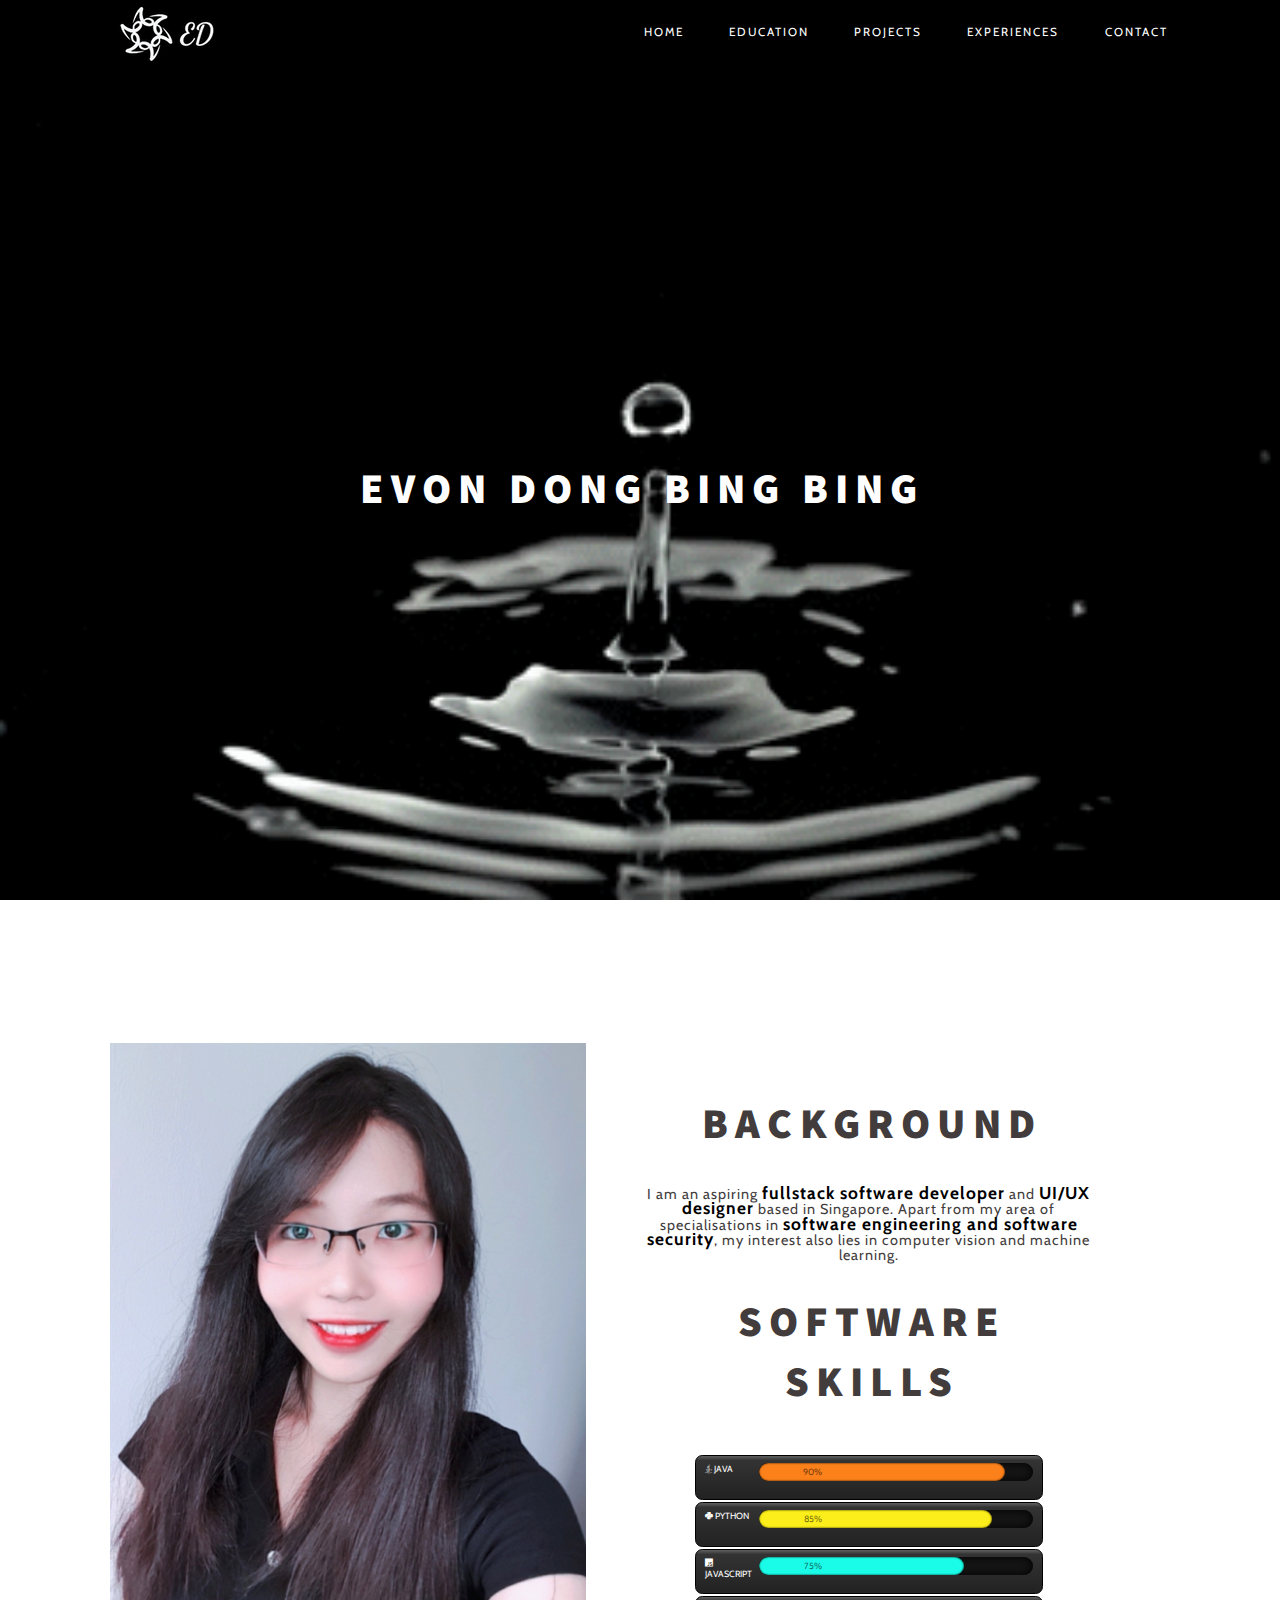
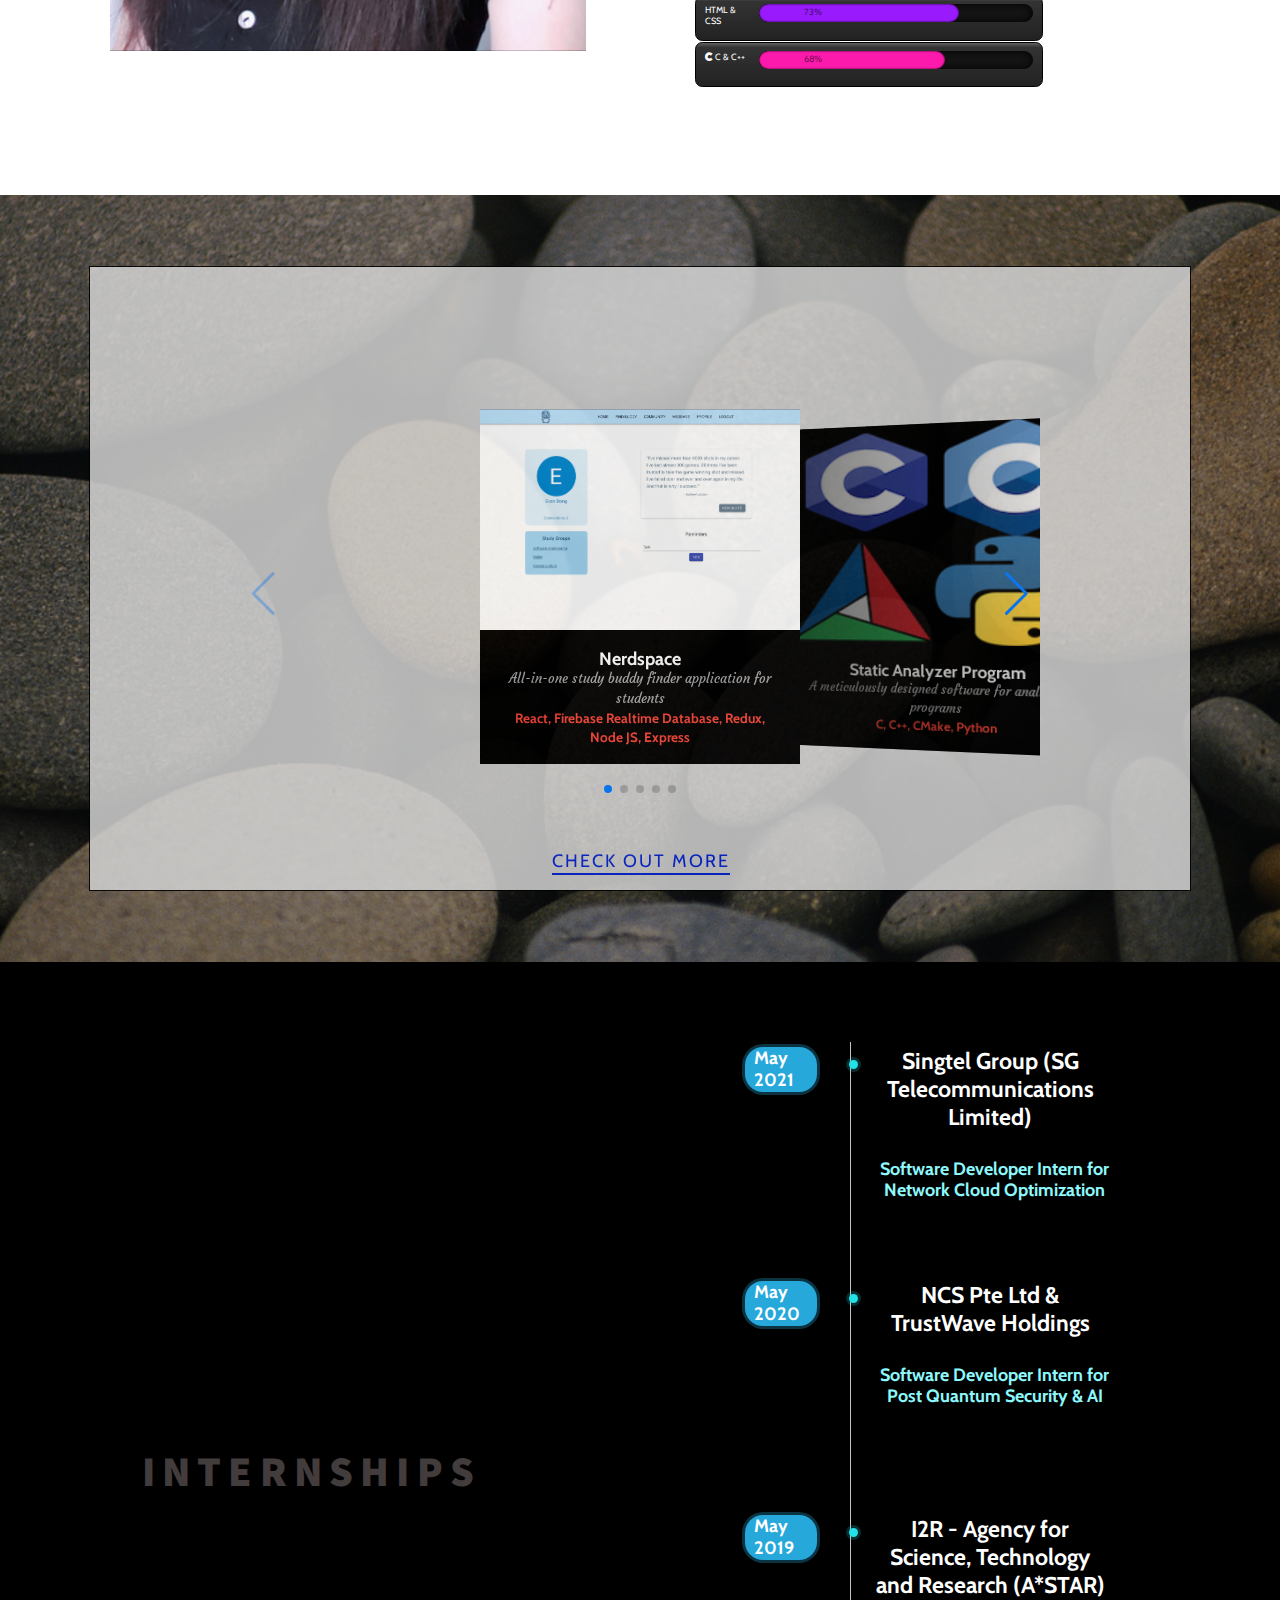
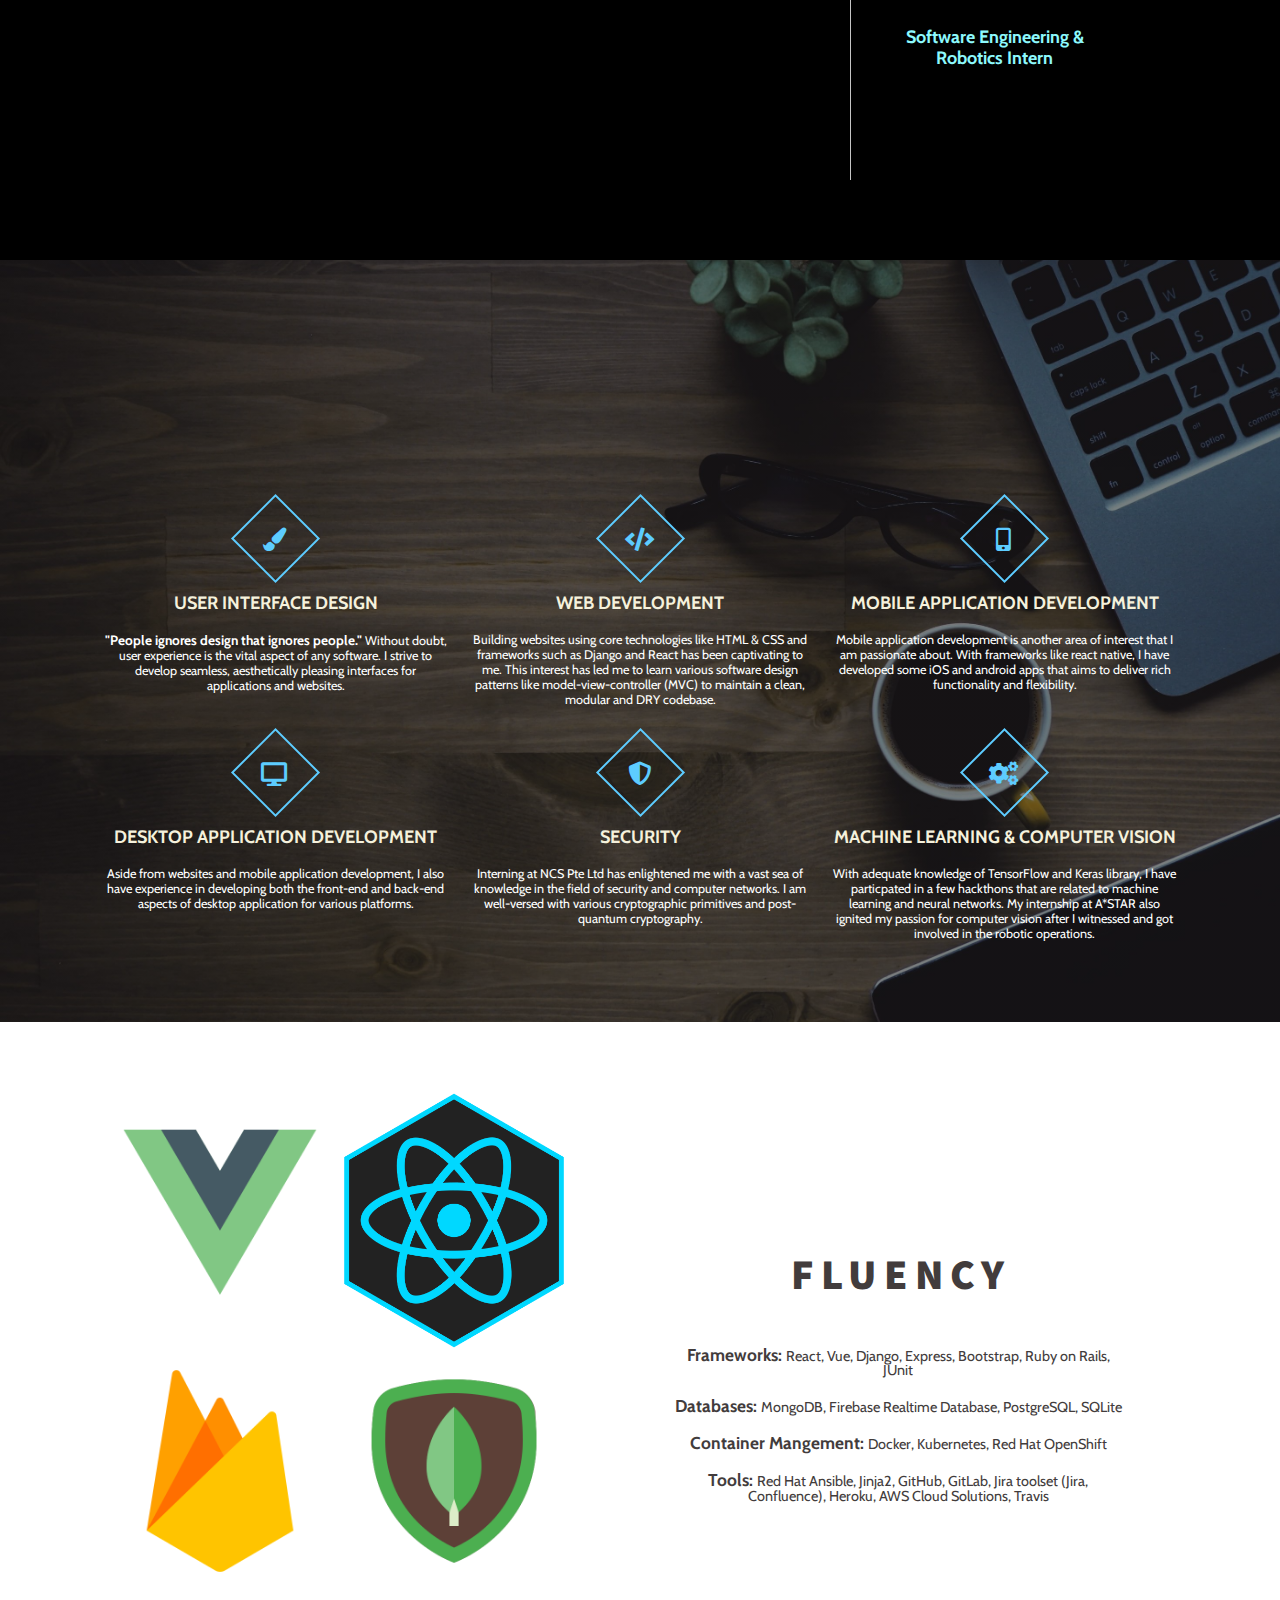
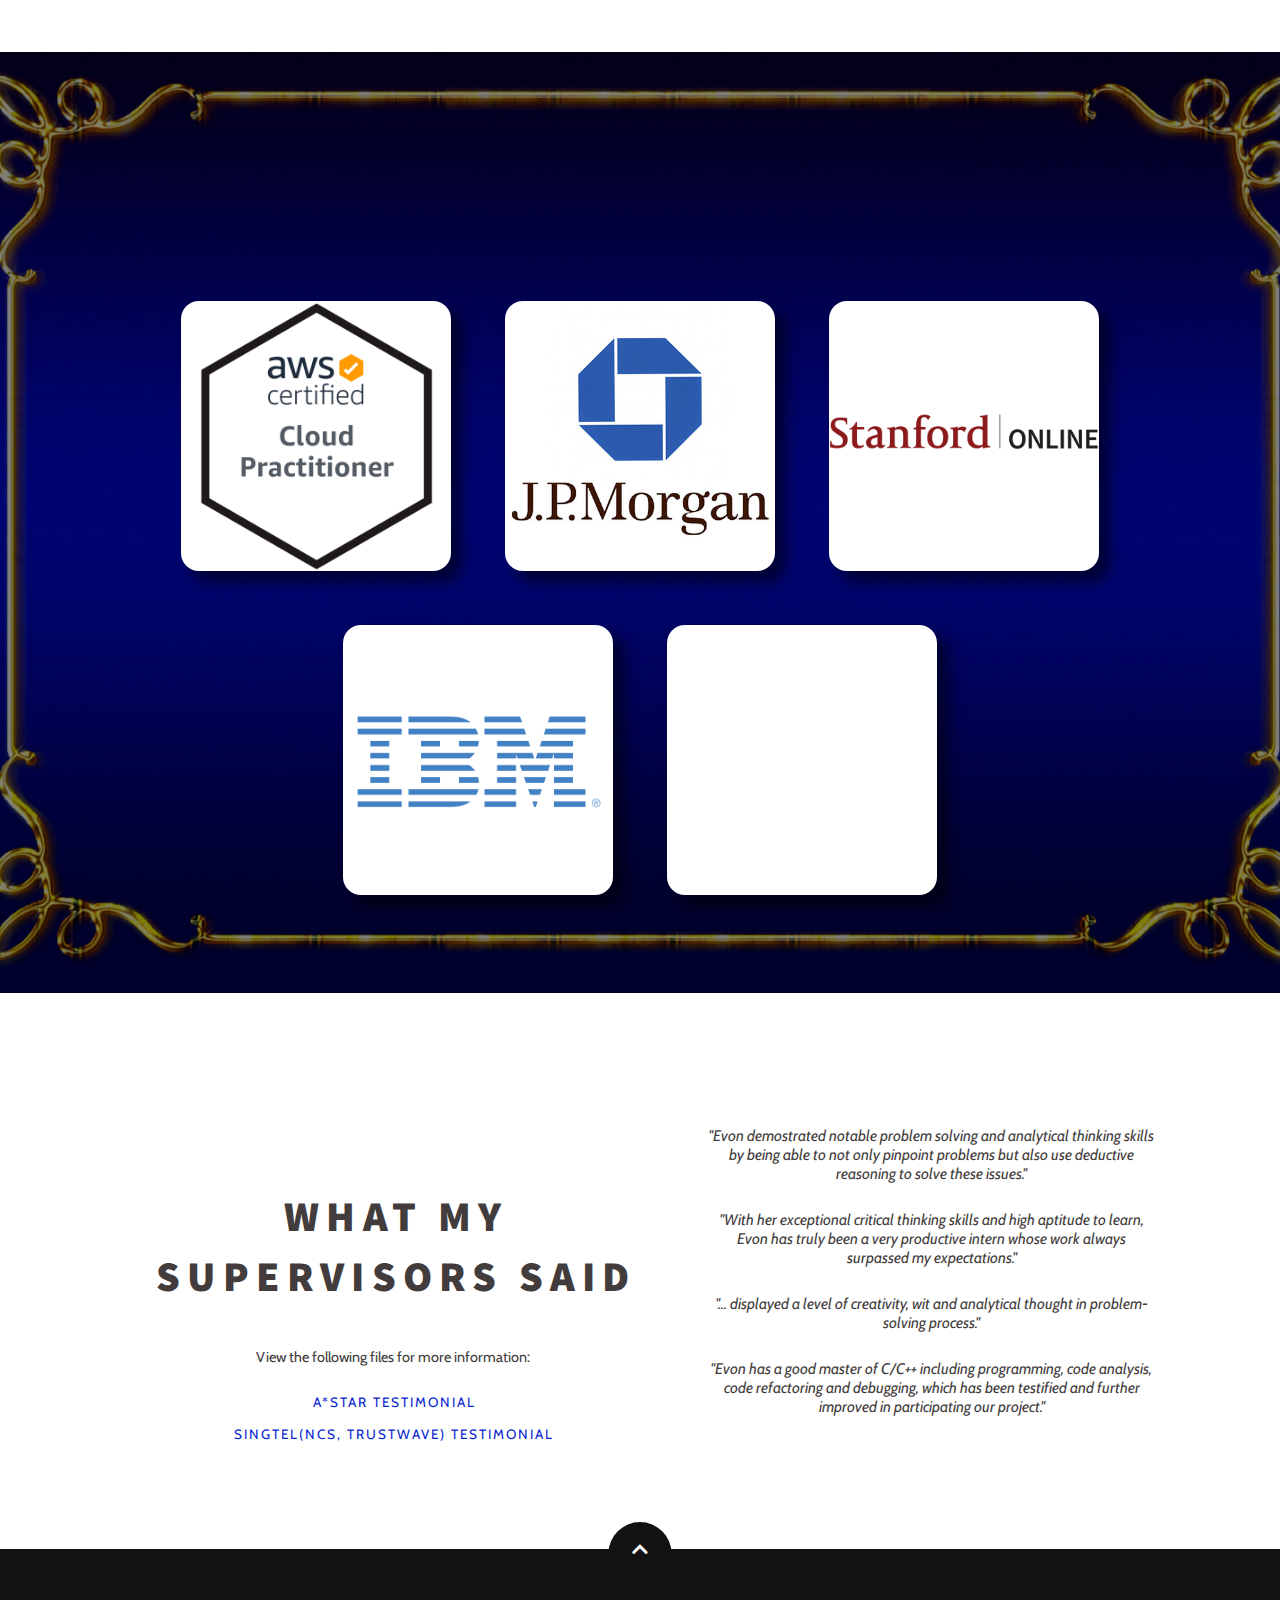
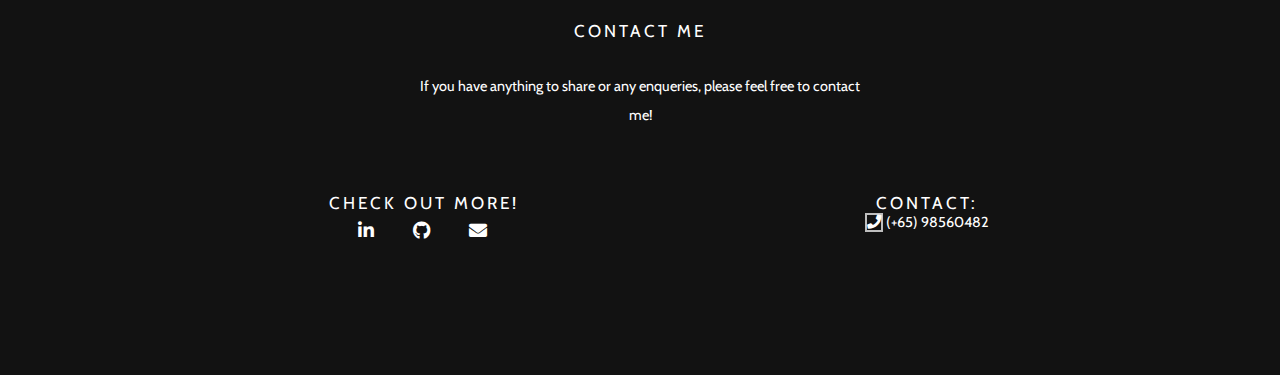
==== commit a5672b2e: "Add certifications" ====
--- a/index.html
+++ b/index.html
@@ -370,48 +370,48 @@
             </div>
             <div class="asterisk"><i class="fas fa-asterisk"></i></div>
             <div class="certifications-container animate-bottom">
+                <div class="certifications-box" style="background-image: url('images/AWS-CloudPractitioner-logo.png');">
+                    <div class="certifications-content">
+                        <div class="certifications-icon">
+                            <img src="images/aws-logo.png">
+                        </div>
+                        <div class="certifications-title">Amazon Web Services (AWS) Certified Cloud Practitioner</div>
+                        <a href="#">View Certificate</a>
+                    </div>
+                </div>
+                <div class="certifications-box" style="background-image: url('images/J.P.-Morgan-Chase-logo.png'); ">
+                    <div class="certifications-content">
+                        <div class="certifications-icon">
+                            <img src="images/J.P.-Morgan-Chase-logo.png">
+                        </div>
+                        <div class="certifications-title">JPMorgan Chase & Co. – Software Engineering Virtual Experience Program</div>
+                        <a href="#">View Certificate</a>
+                    </div>
+                </div>
+                <div class="certifications-box" style="background-image: url('images/Stanford - RelationalDB, SQL.png');">
+                    <div class="certifications-content">
+                        <div class="certifications-icon">
+                            <img src="images/Stanford - RelationalDB, SQL.png">
+                        </div>
+                        <div class="certifications-title">Stanford Online – </br> Databases: Relational Databases and SQL</div>
+                        <a href="#">View Certificate</a>
+                    </div>
+                </div>
+                <div class="certifications-box" style="background-image: url('images/ibm-logo.png');">
+                    <div class="certifications-content">
+                        <div class="certifications-icon">
+                            <img src="images/ibm-logo.png">
+                        </div>
+                        <div class="certifications-title">IBM – Introduction to Containers, Kubernetes and OpenShift</div>
+                        <a href="#">View Certificate</a>
+                    </div>
+                </div>
                 <div class="certifications-box">
                     <div class="certifications-content">
                         <div class="certifications-icon">
                             <img src="images/aws-logo.png">
                         </div>
-                        <div class="certifications-title">AWS Certified Cloud Practitioner</div>
-                        <a href="#">View Certificate</a>
-                    </div>
-                </div>
-                <div class="certifications-box">
-                    <div class="certifications-content">
-                        <div class="certifications-icon">
-                            <img src="images/aws-logo.png">
-                        </div>
-                        <div class="certifications-title">AWS Certified Cloud Practitioner</div>
-                        <a href="#">View Certificate</a>
-                    </div>
-                </div>
-                <div class="certifications-box">
-                    <div class="certifications-content">
-                        <div class="certifications-icon">
-                            <img src="images/aws-logo.png">
-                        </div>
-                        <div class="certifications-title">AWS Certified Cloud Practitioner</div>
-                        <a href="#">View Certificate</a>
-                    </div>
-                </div>
-                <div class="certifications-box">
-                    <div class="certifications-content">
-                        <div class="certifications-icon">
-                            <img src="images/aws-logo.png">
-                        </div>
-                        <div class="certifications-title">AWS Certified Cloud Practitioner</div>
-                        <a href="#">View Certificate</a>
-                    </div>
-                </div>
-                <div class="certifications-box">
-                    <div class="certifications-content">
-                        <div class="certifications-icon">
-                            <img src="images/aws-logo.png">
-                        </div>
-                        <div class="certifications-title">AWS Certified Cloud Practitioner</div>
+                        <div class="certifications-title">Stanford Online – Databases: Advanced Topics in SQL</div>
                         <a href="#">View Certificate</a>
                     </div>
                 </div>
--- a/css/styles.css
+++ b/css/styles.css
@@ -924,10 +924,12 @@
     align-items: center;
     border-top: 0.2rem solid rgba(255, 255, 255, 0.5);
     border-left: 0.2rem solid rgba(255, 255, 255, 0.5);
-    background-image: url("../images/AWS-CloudPractitioner-logo.png") ;
-    background-size: cover;
+    /* background-size: cover; */
     background-color: rgb(255, 255, 255);
-
+    background-size: contain;
+    background-repeat: no-repeat;
+    background-position: center;
+/* background-size: auto; */
 }
 
 .certifications-container .certifications-box .certifications-content {
@@ -937,6 +939,7 @@
     transform: translateY(100px);
     opacity: 0;
     background-color: rgb(145, 160, 163);
+    justify-content: center;
 }
 
 
@@ -949,11 +952,12 @@
 }
 
 .certifications-container .certifications-box .certifications-content .certifications-icon img {
-    width: 70%;
+    max-width: 40%;
+    margin: 1rem 1rem;
 }
 
 .certifications-container .certifications-box .certifications-content .certifications-title {
-    font-size: 1.8em;
+    font-size: 2em;
     color: #fff;
     z-index: 1;
 }
@@ -961,13 +965,14 @@
 .certifications-container .certifications-box .certifications-content a {
     position: relative;
     display: inline-block;
-    padding: 0.8rem 2rem;
+    padding: 1.5rem 2rem;
     margin-top: 1.5rem;
     background: #fff;
     color: #000;
     border-radius: 2rem;
     text-decoration: none;
     font-weight: 500;
+    font-size: 1.8rem;
     box-shadow: 0 0.5rem 1.5rem rgba(0, 0, 0, 0.5);
 }
 
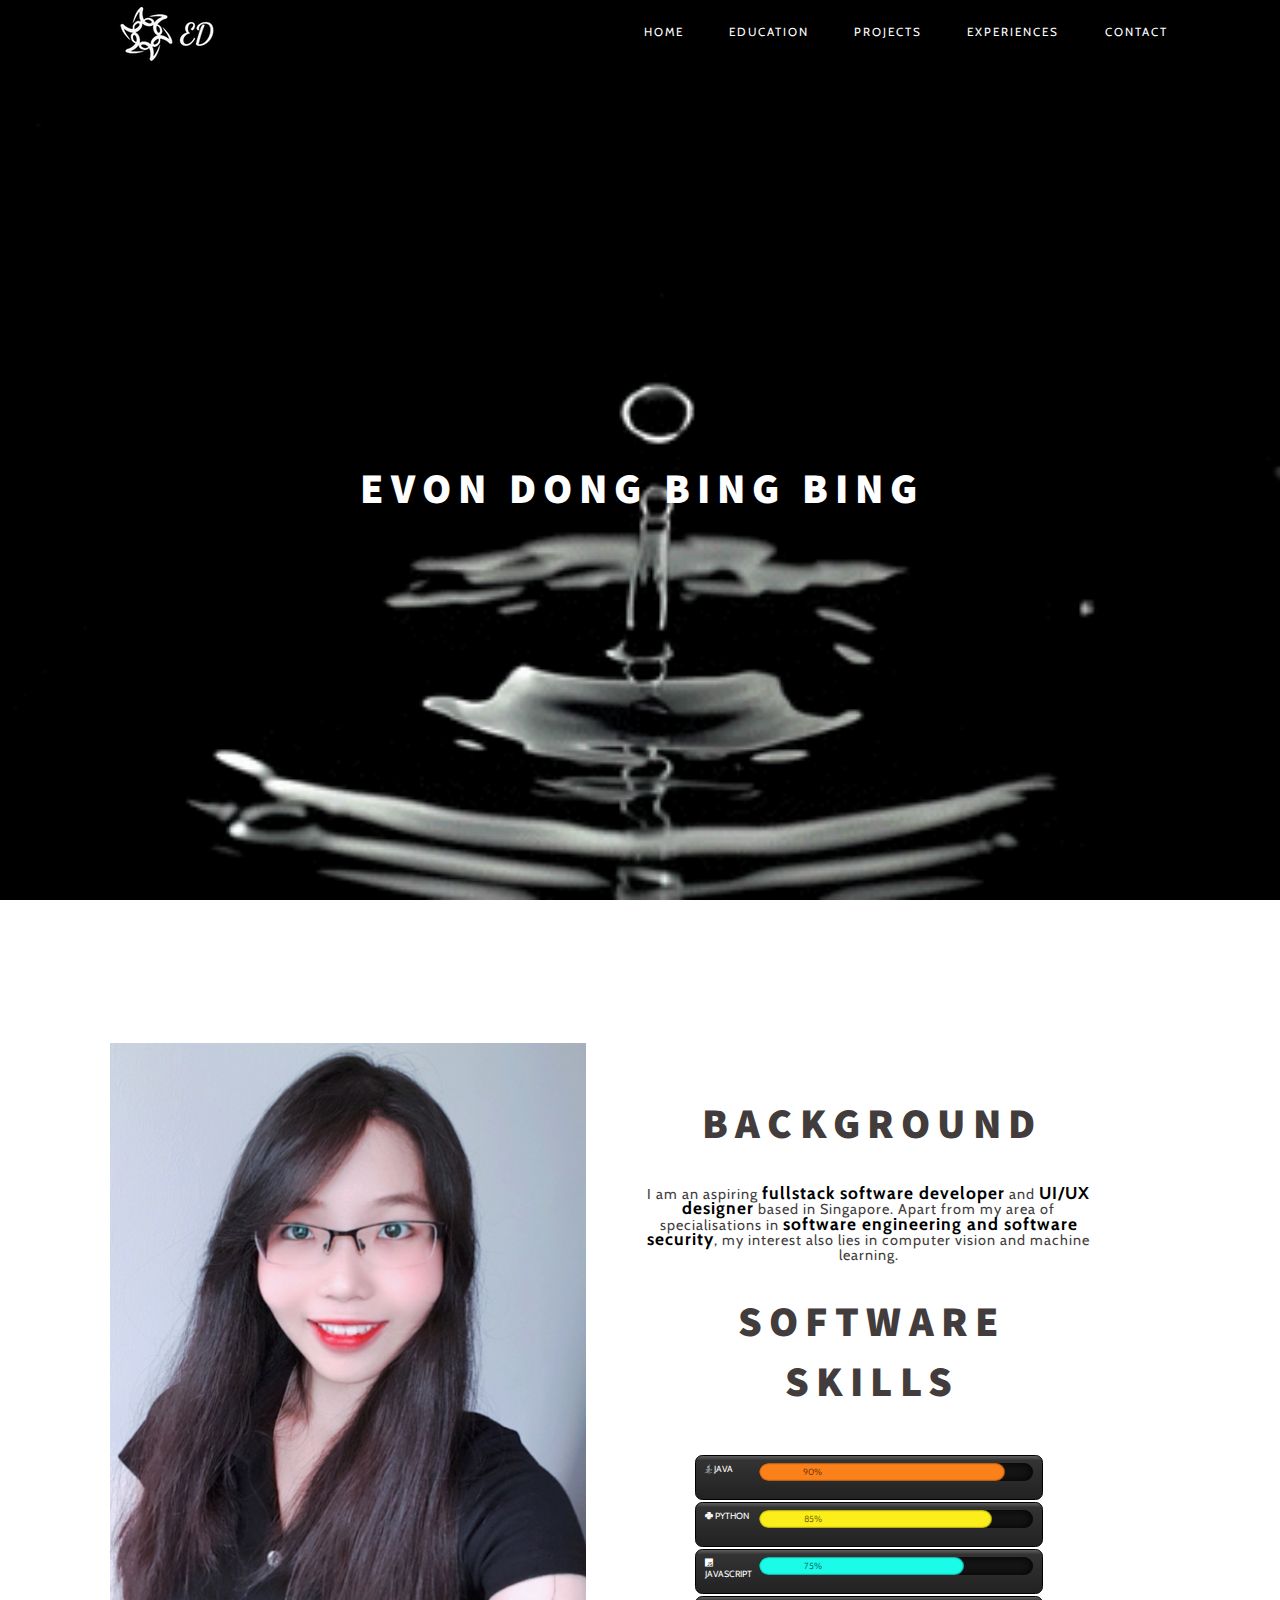
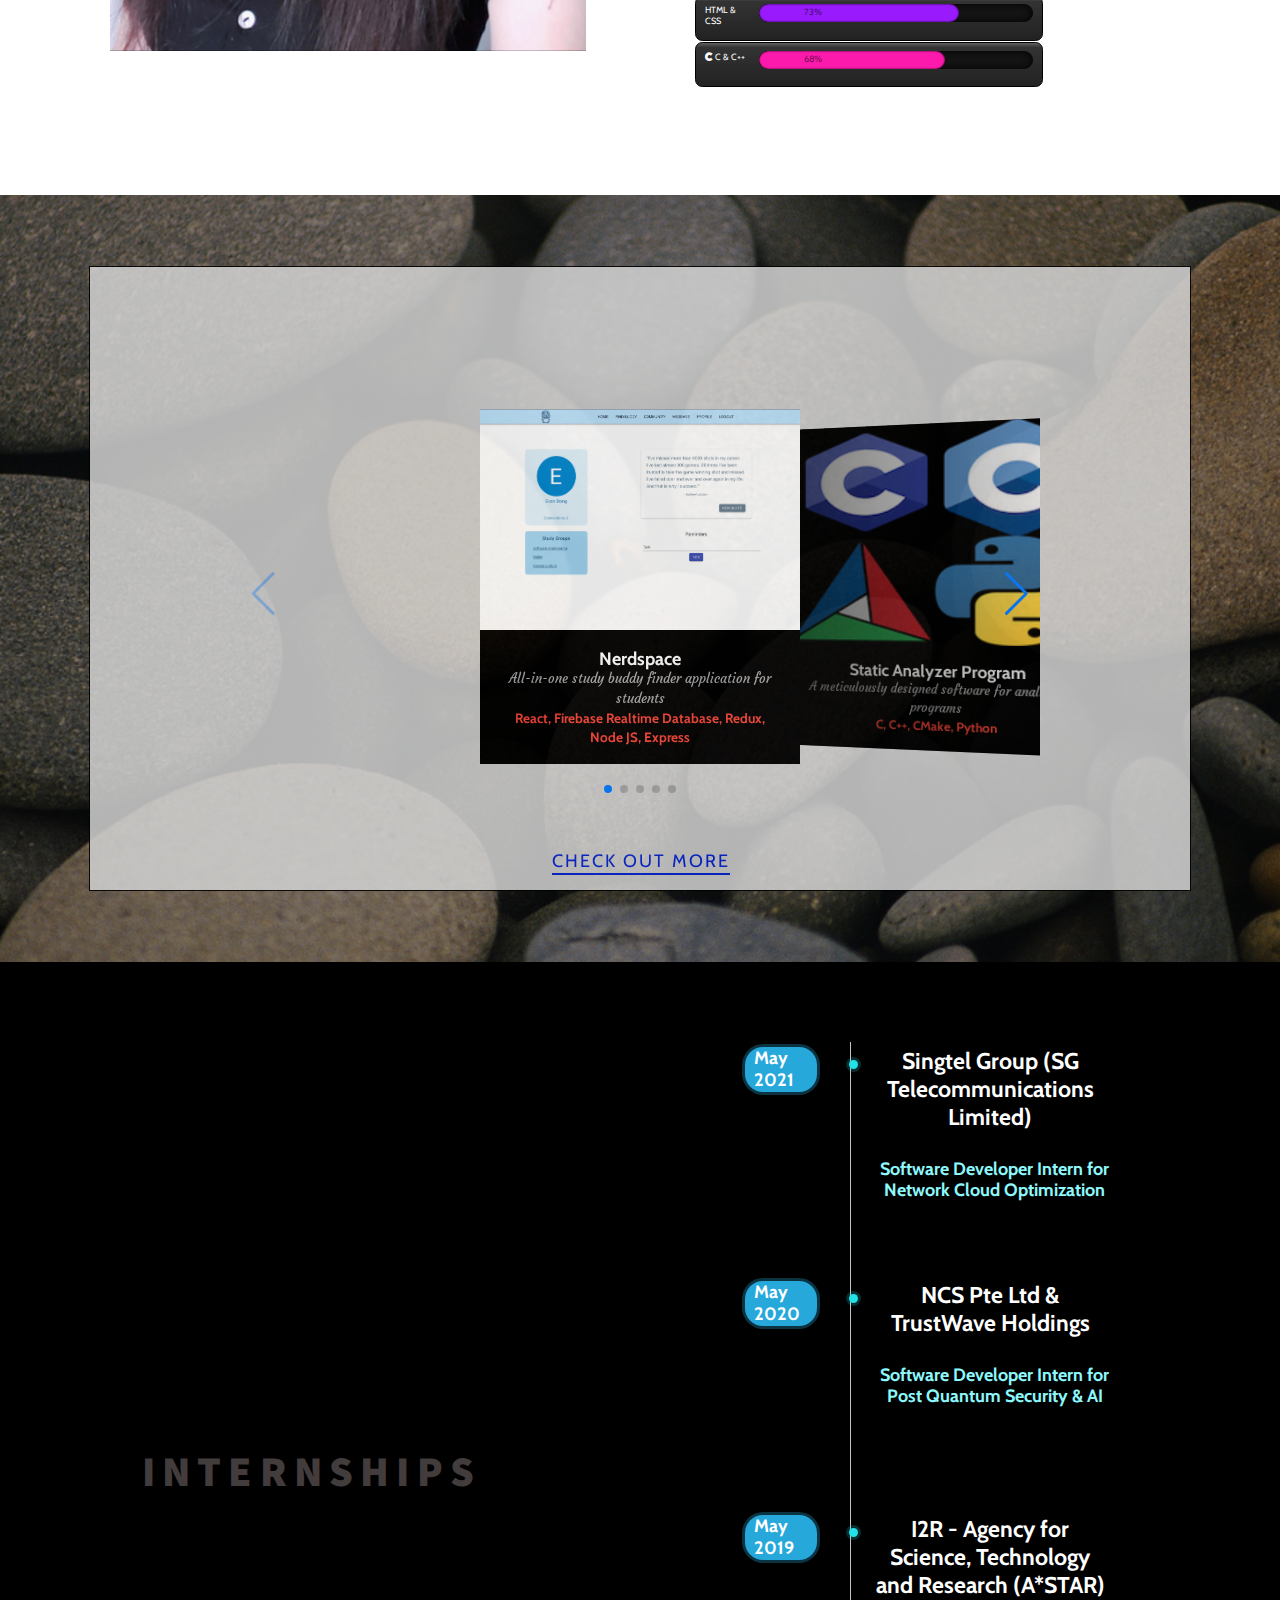
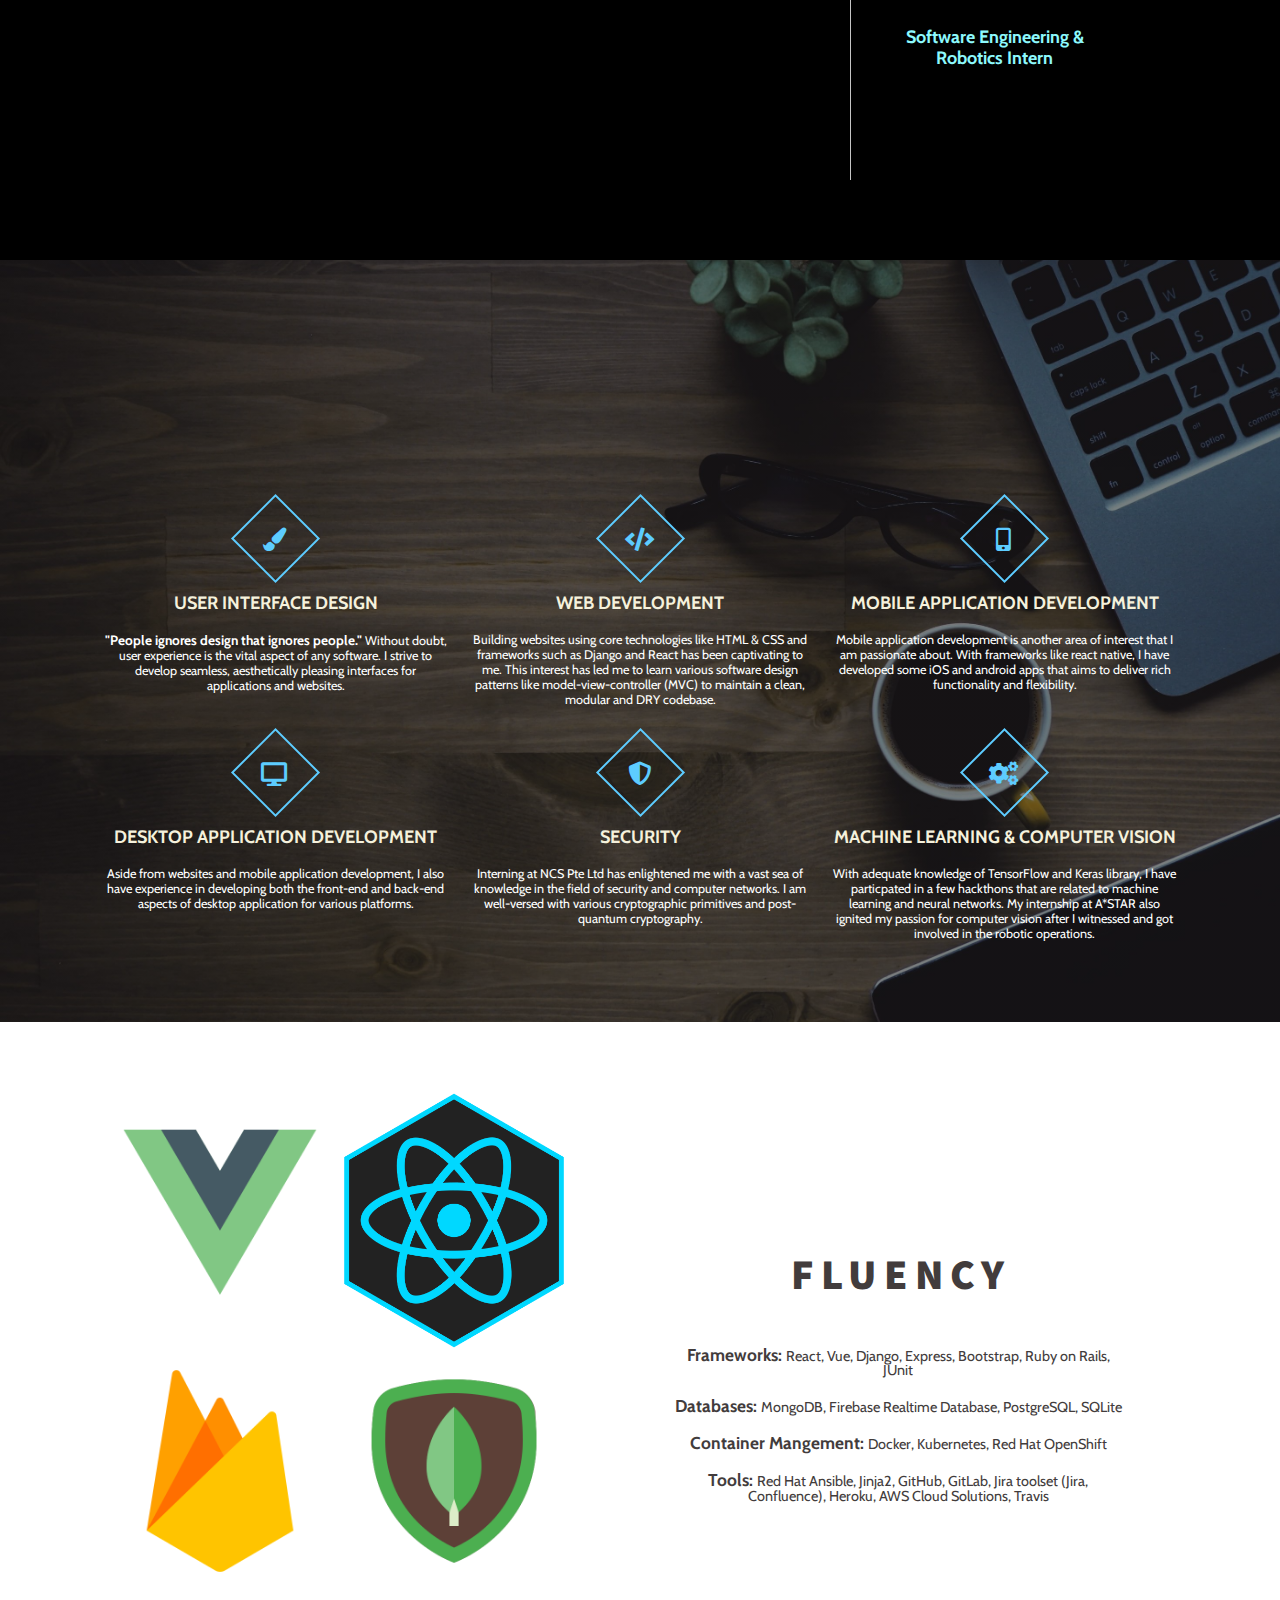
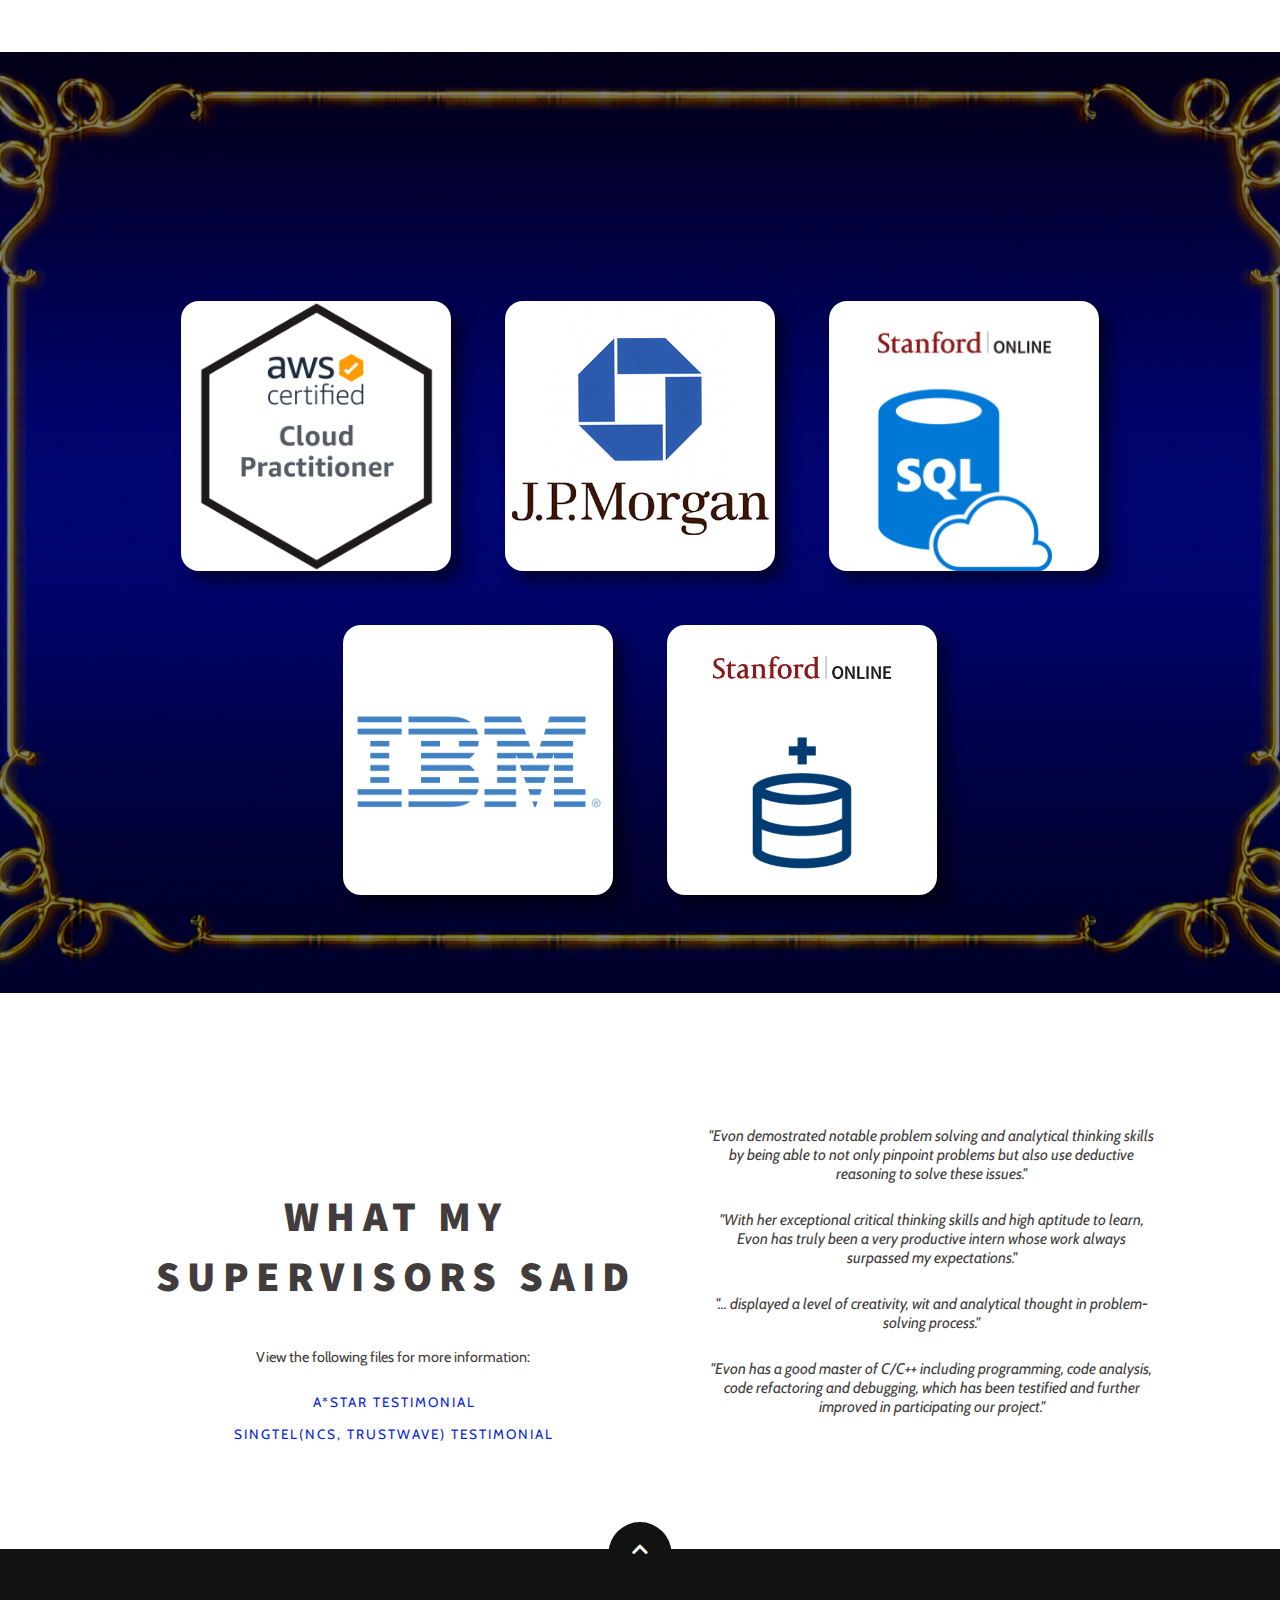
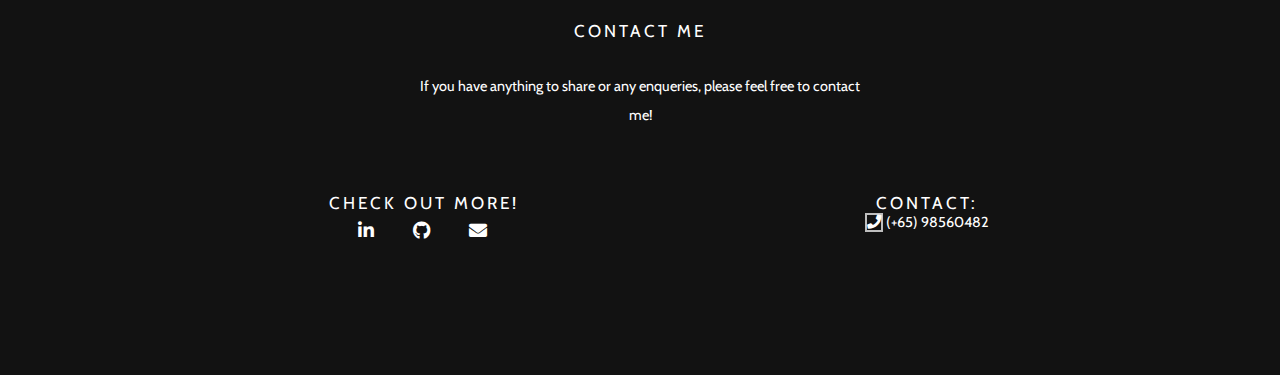
==== commit 9f66cbd5: "Update certifications" ====
--- a/index.html
+++ b/index.html
@@ -388,12 +388,12 @@
                         <a href="#">View Certificate</a>
                     </div>
                 </div>
-                <div class="certifications-box" style="background-image: url('images/Stanford - RelationalDB, SQL.png');">
+                <div class="certifications-box" style="background-image: url('images/Stanford - Relational DB, SQL.jpg');">
                     <div class="certifications-content">
                         <div class="certifications-icon">
-                            <img src="images/Stanford - RelationalDB, SQL.png">
-                        </div>
-                        <div class="certifications-title">Stanford Online – </br> Databases: Relational Databases and SQL</div>
+                            <img src="images/Stanford - Relational DB, SQL.jpg">
+                        </div>
+                        <div class="certifications-title">Stanford Online – Databases: Relational Databases and SQL</div>
                         <a href="#">View Certificate</a>
                     </div>
                 </div>
@@ -402,14 +402,14 @@
                         <div class="certifications-icon">
                             <img src="images/ibm-logo.png">
                         </div>
-                        <div class="certifications-title">IBM – Introduction to Containers, Kubernetes and OpenShift</div>
+                        <div class="certifications-title">IBM – </br> Introduction to Containers, Kubernetes and OpenShift</div>
                         <a href="#">View Certificate</a>
                     </div>
                 </div>
-                <div class="certifications-box">
+                <div class="certifications-box" style="background-image: url('images/Stanford - Advanced Relational DB.png');">
                     <div class="certifications-content">
                         <div class="certifications-icon">
-                            <img src="images/aws-logo.png">
+                            <img src="images/Stanford - Advanced Relational DB.png">
                         </div>
                         <div class="certifications-title">Stanford Online – Databases: Advanced Topics in SQL</div>
                         <a href="#">View Certificate</a>
--- a/css/styles.css
+++ b/css/styles.css
@@ -924,11 +924,12 @@
     align-items: center;
     border-top: 0.2rem solid rgba(255, 255, 255, 0.5);
     border-left: 0.2rem solid rgba(255, 255, 255, 0.5);
-    /* background-size: cover; */
+    background-size: 100%;
     background-color: rgb(255, 255, 255);
-    background-size: contain;
     background-repeat: no-repeat;
     background-position: center;
+    background-size: contain;
+    
 /* background-size: auto; */
 }
 
@@ -949,15 +950,16 @@
     background: #000;
     width: 100%;
     height: 100%;
+    padding: 1rem 0rem;
 }
 
 .certifications-container .certifications-box .certifications-content .certifications-icon img {
-    max-width: 40%;
+    max-width: 30%;
     margin: 1rem 1rem;
 }
 
 .certifications-container .certifications-box .certifications-content .certifications-title {
-    font-size: 2em;
+    font-size: 1.5em;
     color: #fff;
     z-index: 1;
 }
@@ -965,14 +967,14 @@
 .certifications-container .certifications-box .certifications-content a {
     position: relative;
     display: inline-block;
-    padding: 1.5rem 2rem;
-    margin-top: 1.5rem;
+    padding: 0.5rem 1rem;
+    margin-top: 1rem;
     background: #fff;
     color: #000;
-    border-radius: 2rem;
+    border-radius: 0.5rem;
     text-decoration: none;
     font-weight: 500;
-    font-size: 1.8rem;
+    font-size: 1.2rem;
     box-shadow: 0 0.5rem 1.5rem rgba(0, 0, 0, 0.5);
 }
 
@@ -1289,12 +1291,33 @@
         /* margin: 3rem 3rem; */
     }
 
-
     .certifications-container .certifications-box {
+        position: relative;
         width: 30rem;
         height: 30rem;
-    }
-
+        margin: 3rem;
+        background-size: contain;
+        background-repeat: no-repeat;
+        background-position: center;
+    }
+
+    .certifications-container .certifications-box .certifications-content .certifications-title {
+        font-size: 2em;
+    }
+    
+    .certifications-container .certifications-box .certifications-content a {
+        position: relative;
+        display: inline-block;
+        padding: 1.5rem 2rem;
+        margin-top: 1.5rem;
+        background: #fff;
+        color: #000;
+        border-radius: 2rem;
+        text-decoration: none;
+        font-weight: 500;
+        font-size: 1.8rem;
+        box-shadow: 0 0.5rem 1.5rem rgba(0, 0, 0, 0.5);
+    }
 
     .footer-content {
         max-width: 77.5rem;
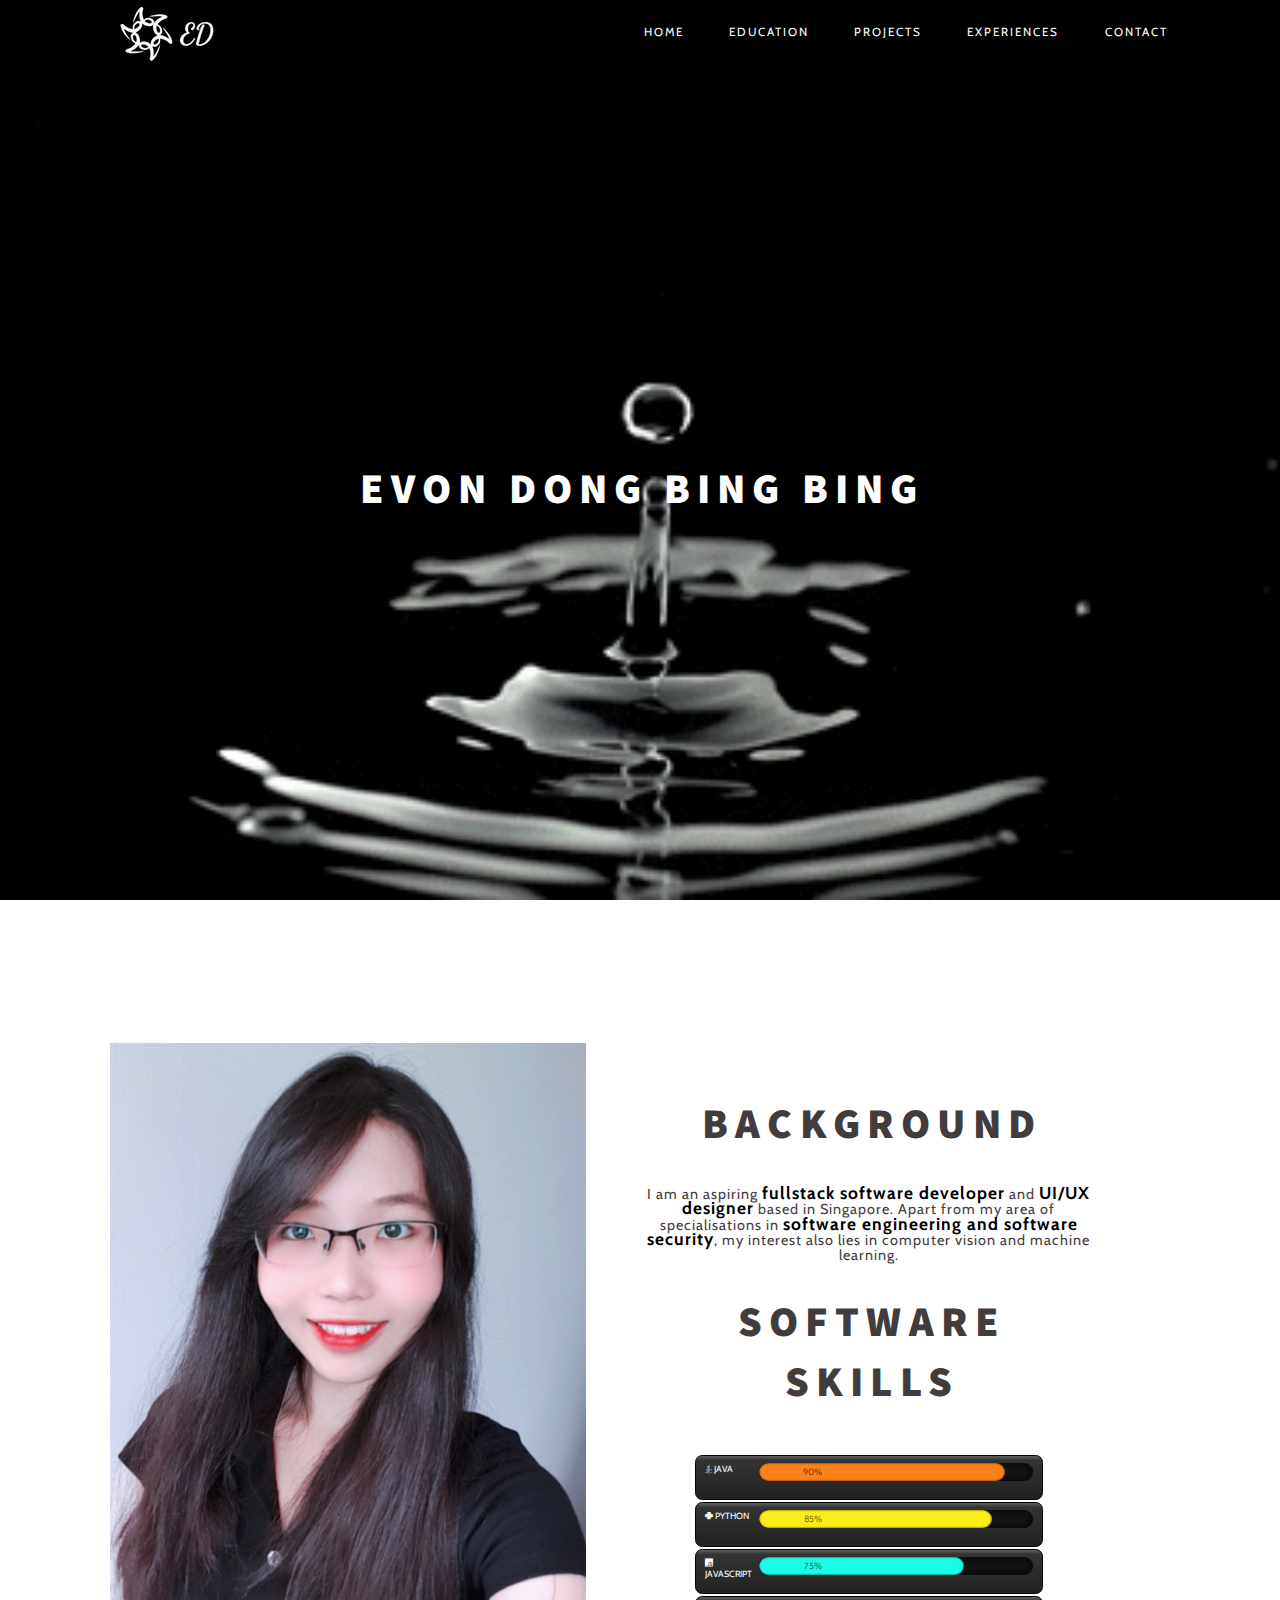
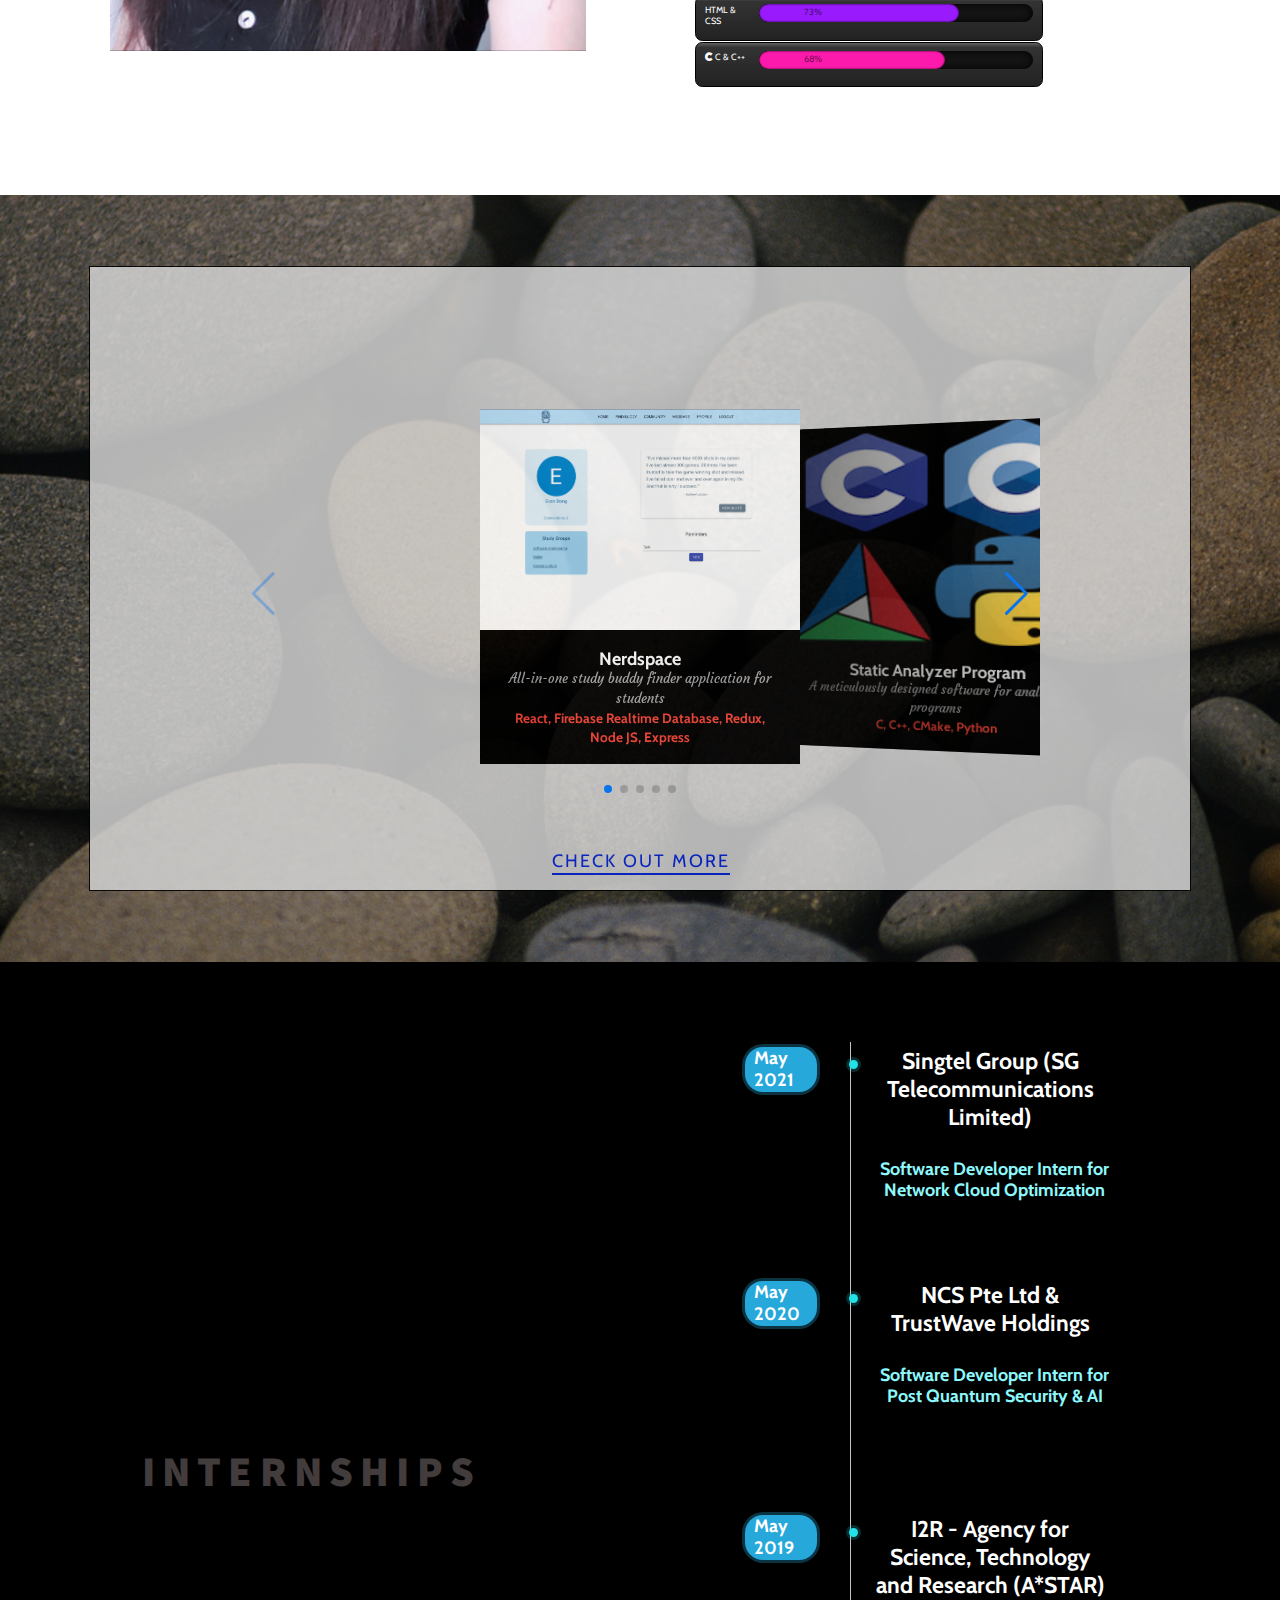
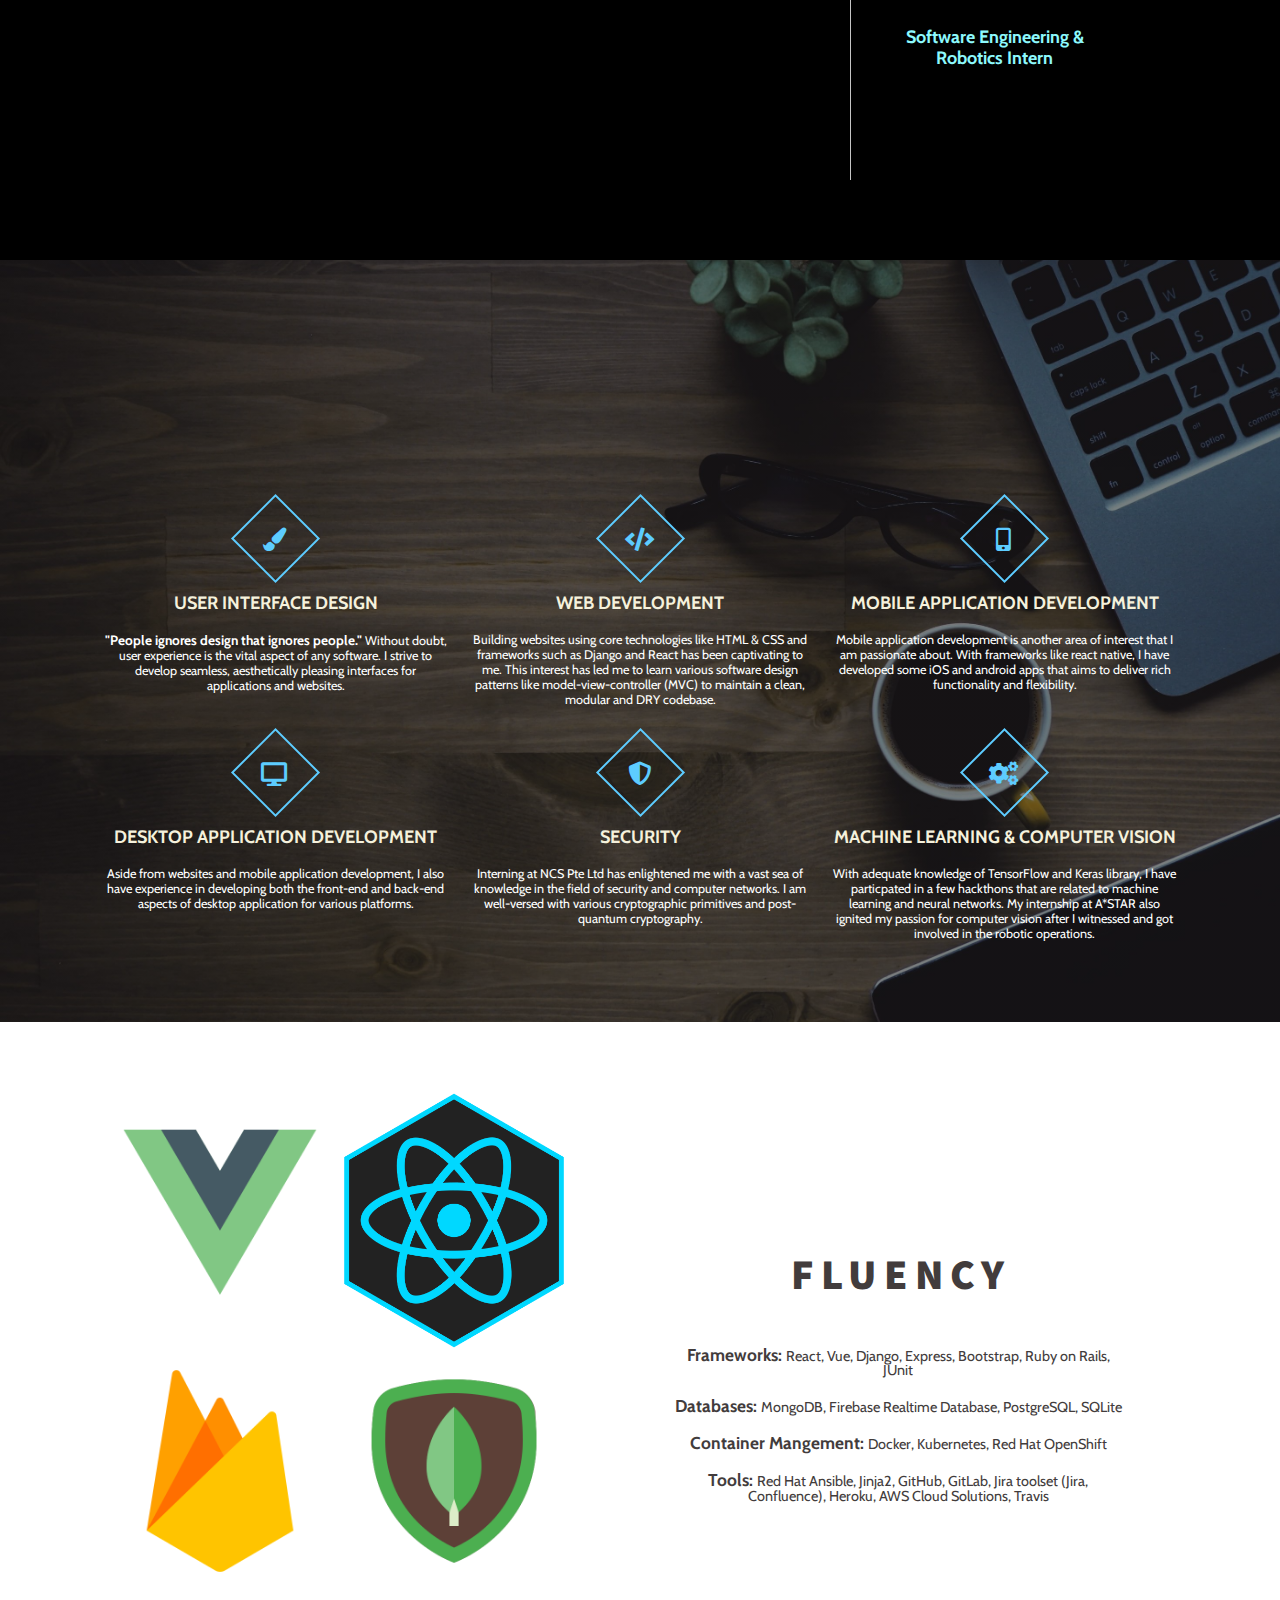
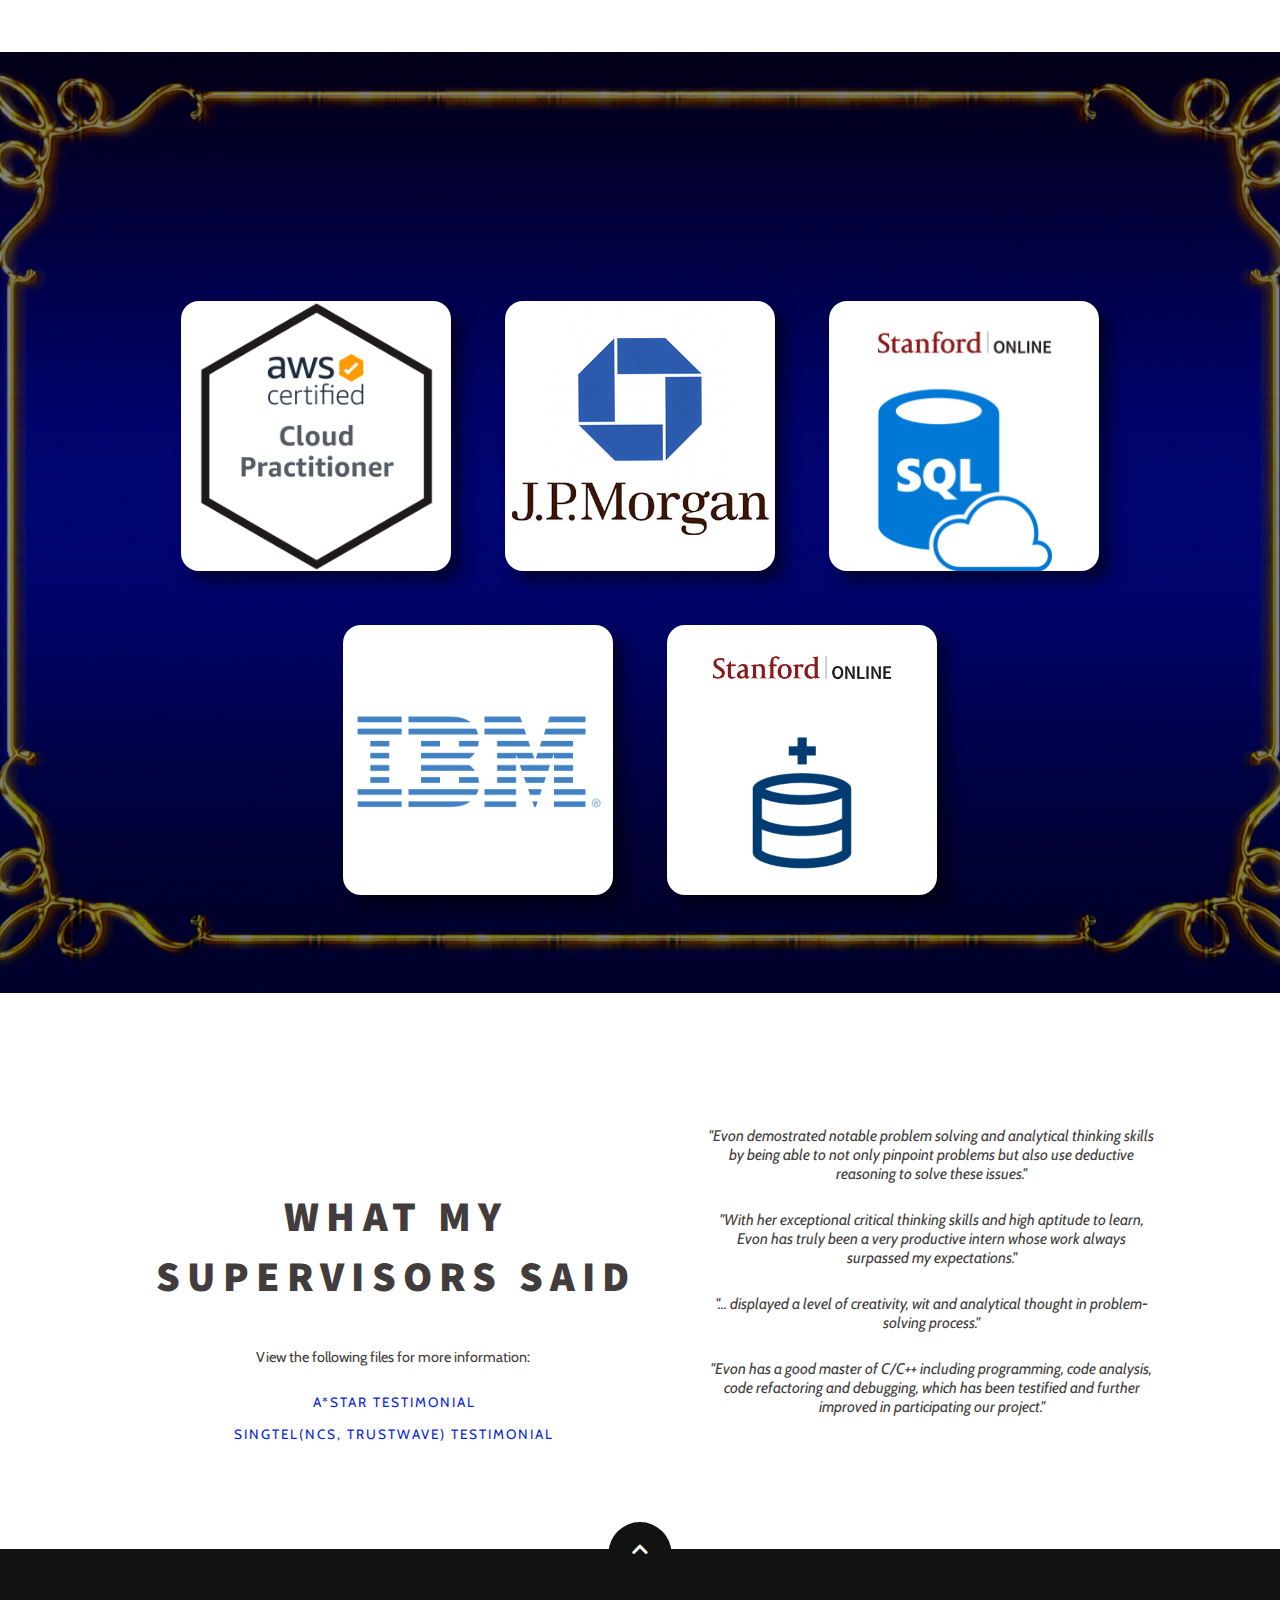
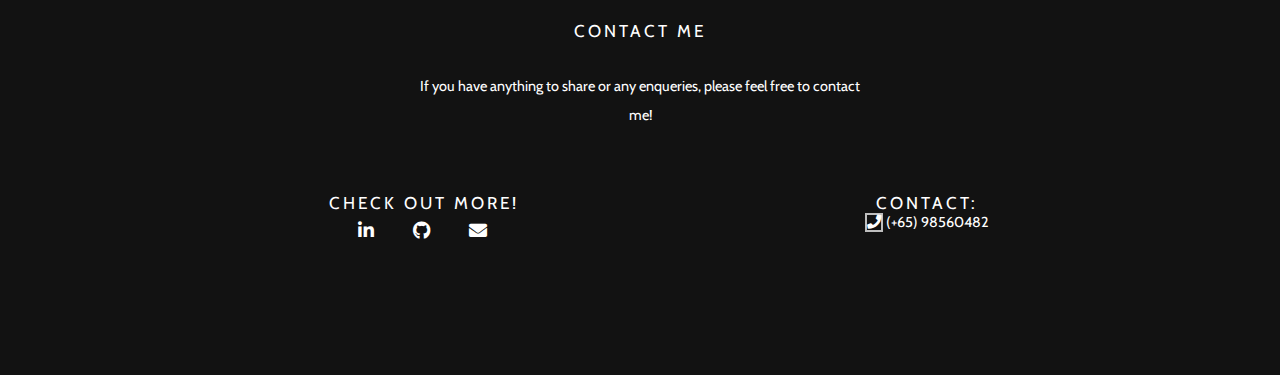
==== commit f26fe31a: "Add certificates" ====
--- a/index.html
+++ b/index.html
@@ -376,7 +376,7 @@
                             <img src="images/aws-logo.png">
                         </div>
                         <div class="certifications-title">Amazon Web Services (AWS) Certified Cloud Practitioner</div>
-                        <a href="#">View Certificate</a>
+                        <a href="files/AWS Certified Cloud Practitioner certificate.pdf">View Certificate</a>
                     </div>
                 </div>
                 <div class="certifications-box" style="background-image: url('images/J.P.-Morgan-Chase-logo.png'); ">
@@ -385,7 +385,7 @@
                             <img src="images/J.P.-Morgan-Chase-logo.png">
                         </div>
                         <div class="certifications-title">JPMorgan Chase & Co. – Software Engineering Virtual Experience Program</div>
-                        <a href="#">View Certificate</a>
+                        <a href="files/JPMorgan Software Engineering Virtual Exp Certificate.pdf">View Certificate</a>
                     </div>
                 </div>
                 <div class="certifications-box" style="background-image: url('images/Stanford - Relational DB, SQL.jpg');">
@@ -394,7 +394,7 @@
                             <img src="images/Stanford - Relational DB, SQL.jpg">
                         </div>
                         <div class="certifications-title">Stanford Online – Databases: Relational Databases and SQL</div>
-                        <a href="#">View Certificate</a>
+                        <a href="files/EDX StanfordOnline - Relational DB & SQL Certificate.pdf">View Certificate</a>
                     </div>
                 </div>
                 <div class="certifications-box" style="background-image: url('images/ibm-logo.png');">
@@ -403,7 +403,7 @@
                             <img src="images/ibm-logo.png">
                         </div>
                         <div class="certifications-title">IBM – </br> Introduction to Containers, Kubernetes and OpenShift</div>
-                        <a href="#">View Certificate</a>
+                        <a href="files/Edx IBM Certificate - Docker, Kubernetes, Openshift.pdf">View Certificate</a>
                     </div>
                 </div>
                 <div class="certifications-box" style="background-image: url('images/Stanford - Advanced Relational DB.png');">
@@ -412,7 +412,7 @@
                             <img src="images/Stanford - Advanced Relational DB.png">
                         </div>
                         <div class="certifications-title">Stanford Online – Databases: Advanced Topics in SQL</div>
-                        <a href="#">View Certificate</a>
+                        <a href="files/EDX StanfordOnline - Advanced Database Certificate.pdf">View Certificate</a>
                     </div>
                 </div>
                 
--- a/css/styles.css
+++ b/css/styles.css
@@ -959,7 +959,7 @@
 }
 
 .certifications-container .certifications-box .certifications-content .certifications-title {
-    font-size: 1.5em;
+    font-size: 1em;
     color: #fff;
     z-index: 1;
 }
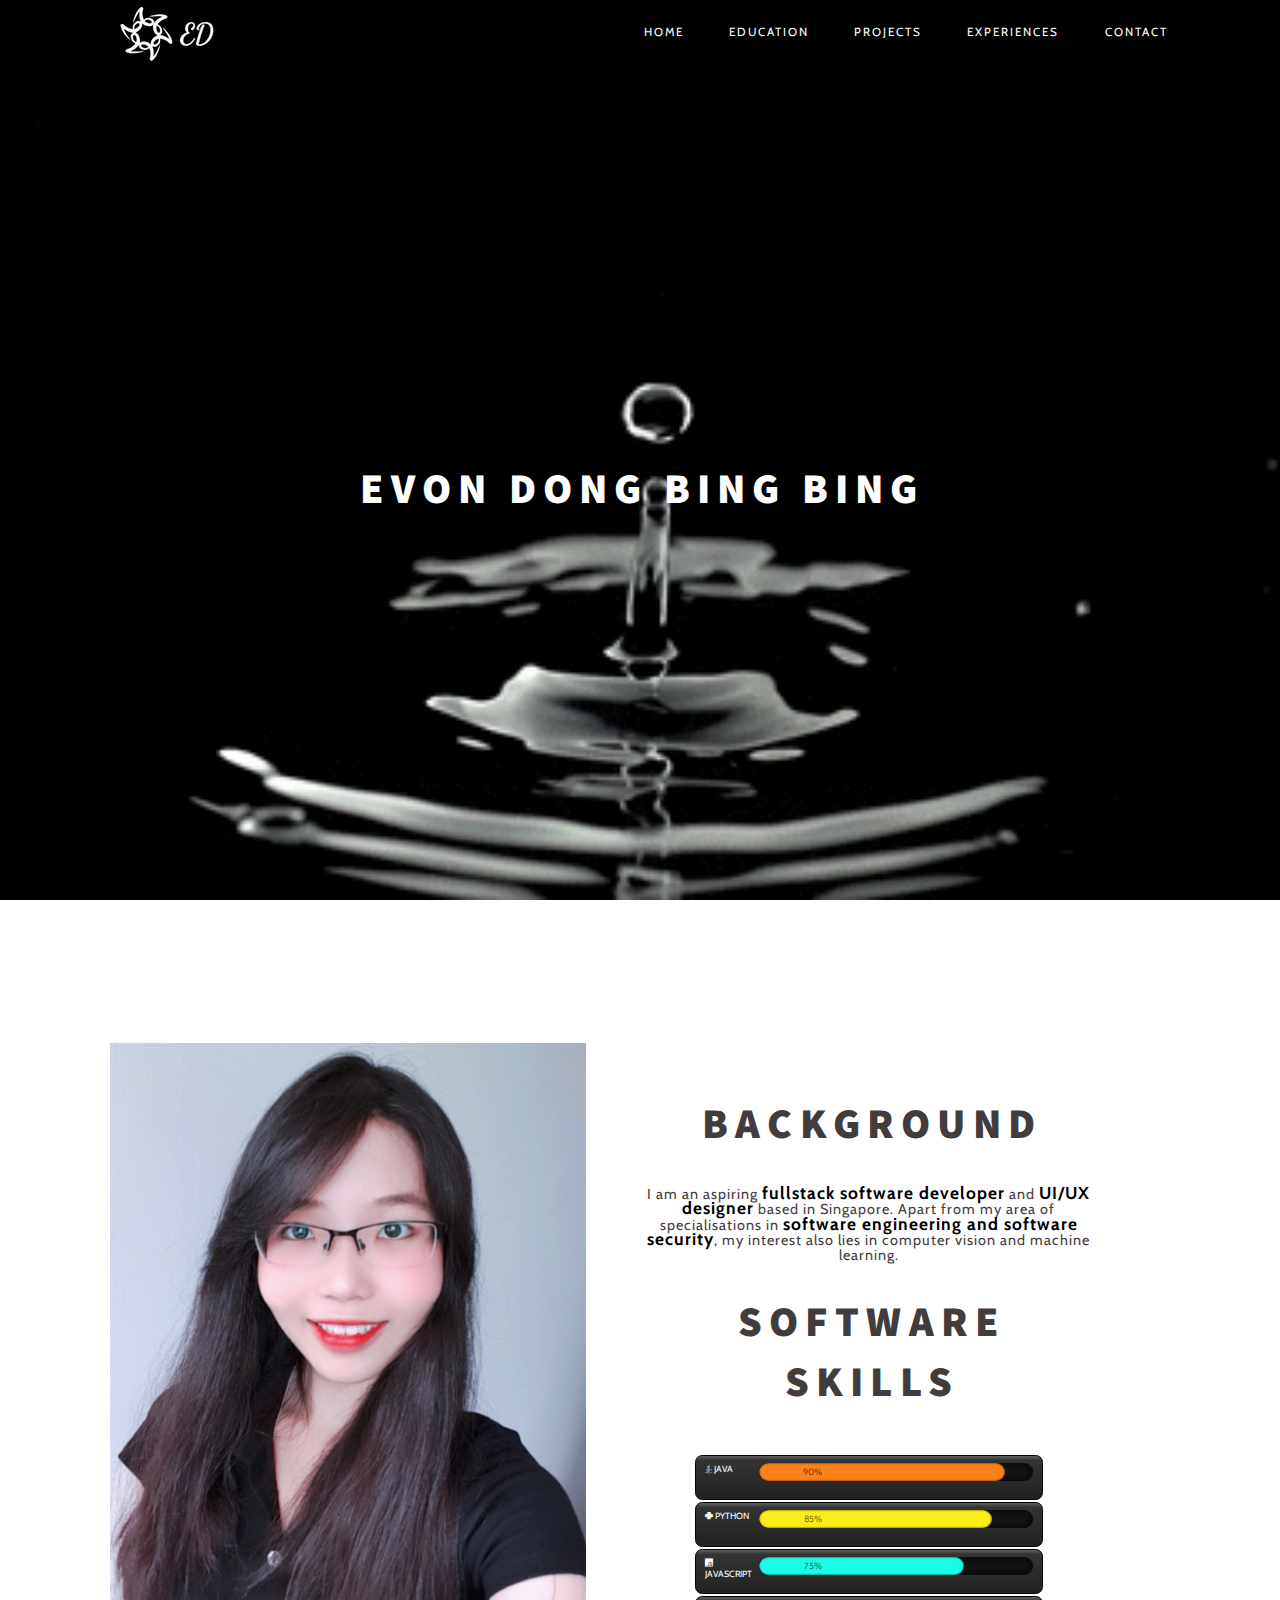
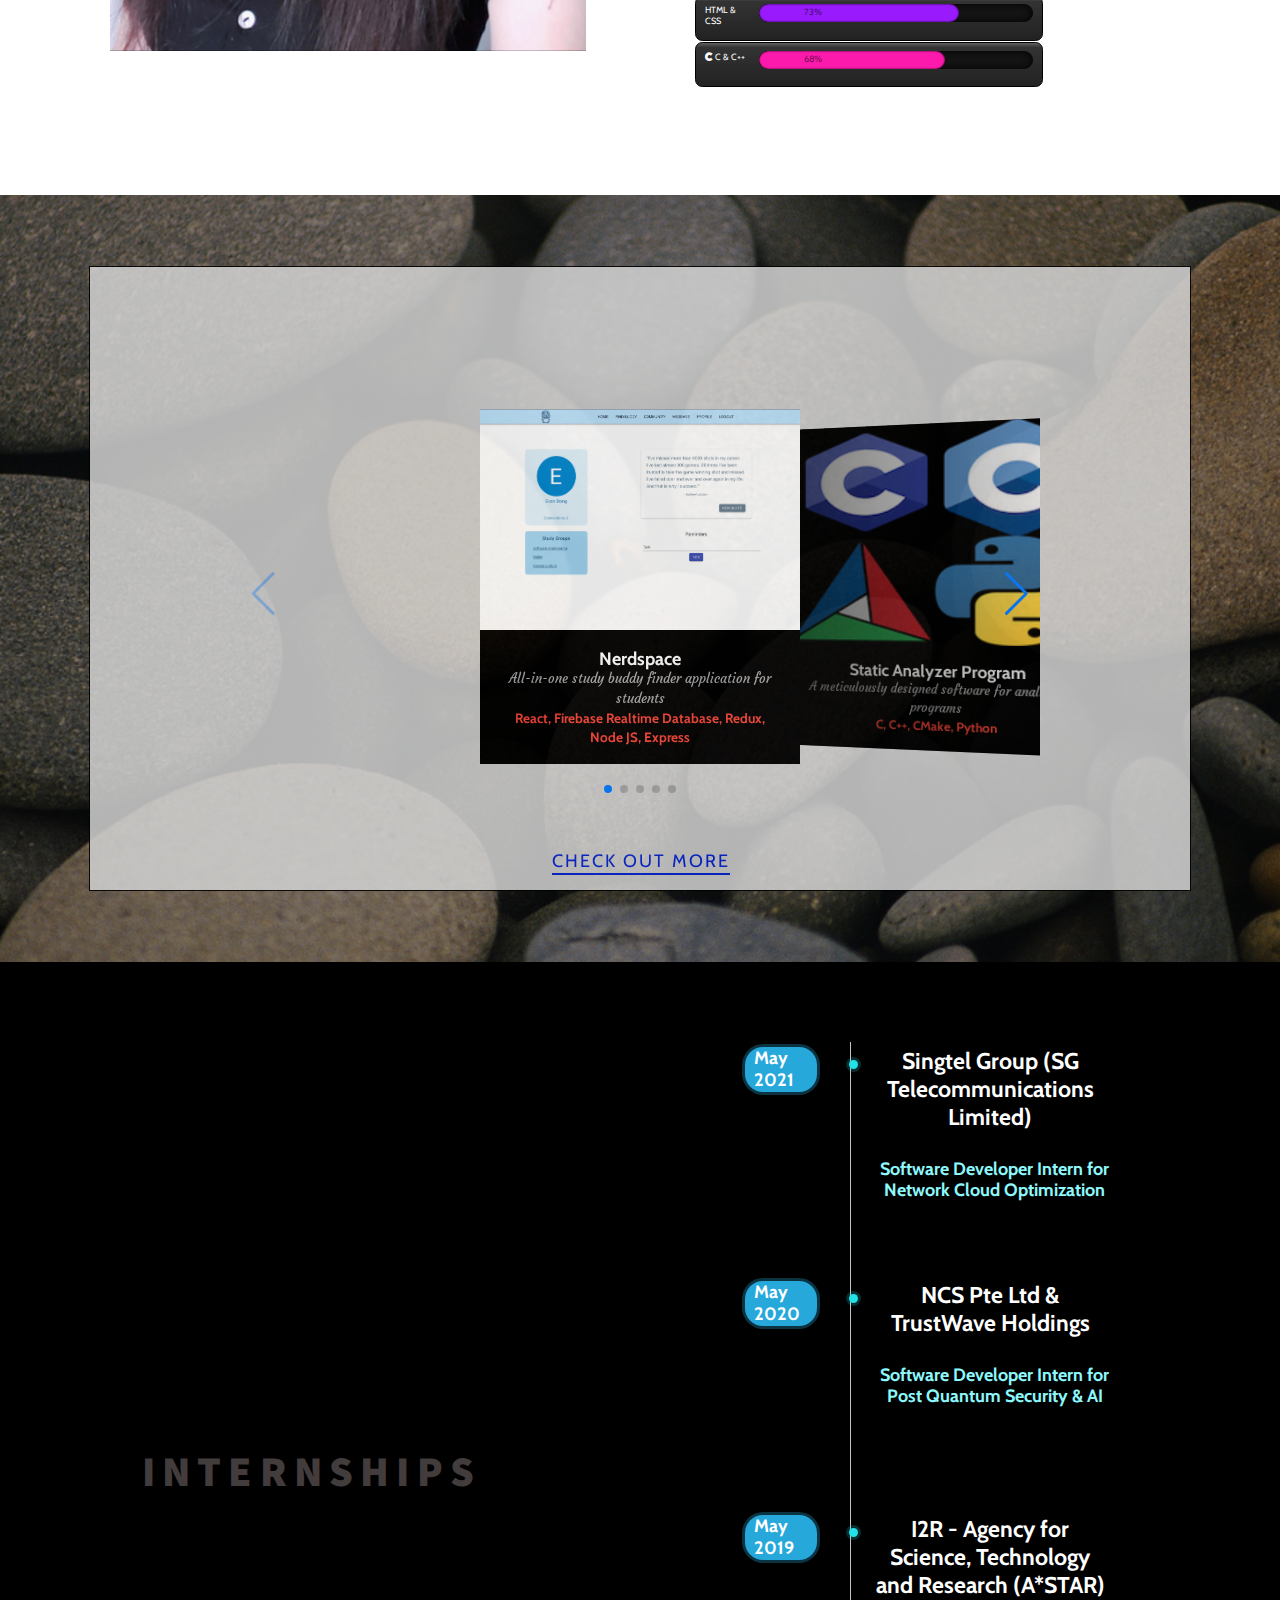
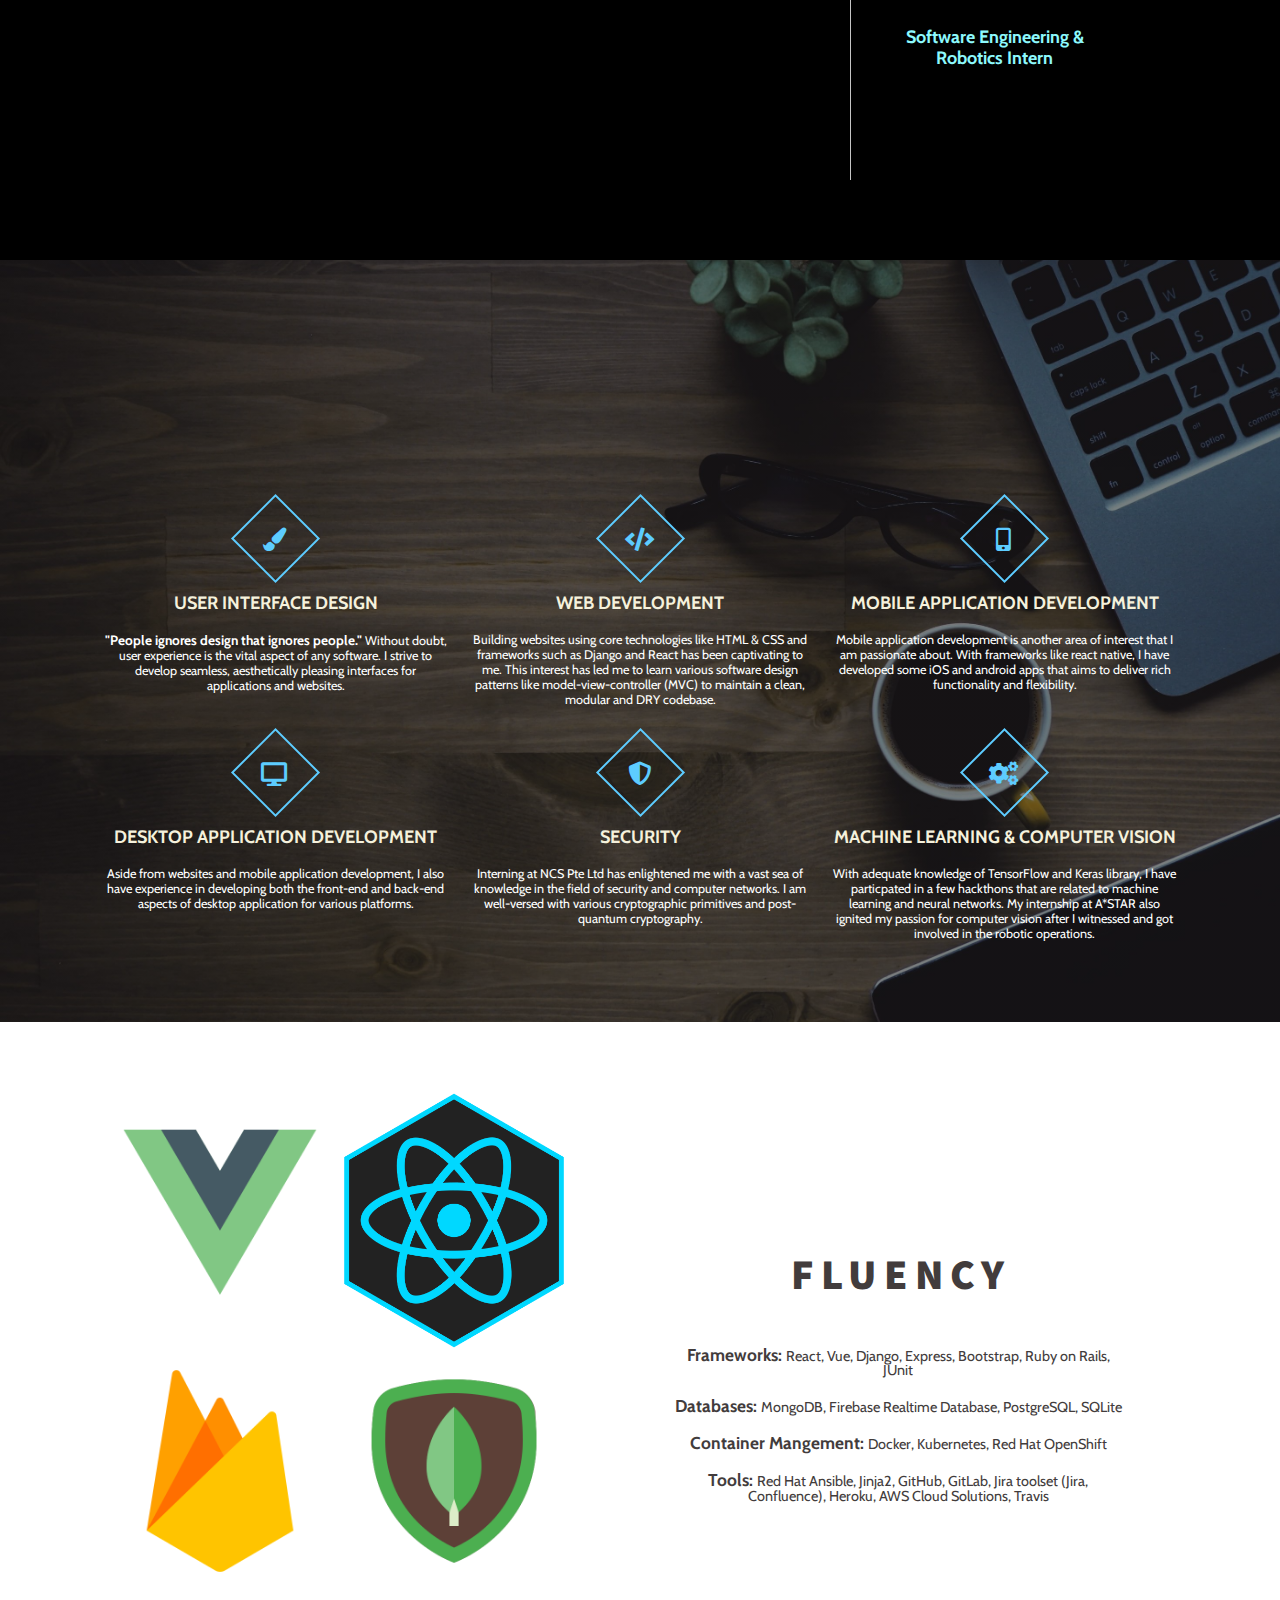
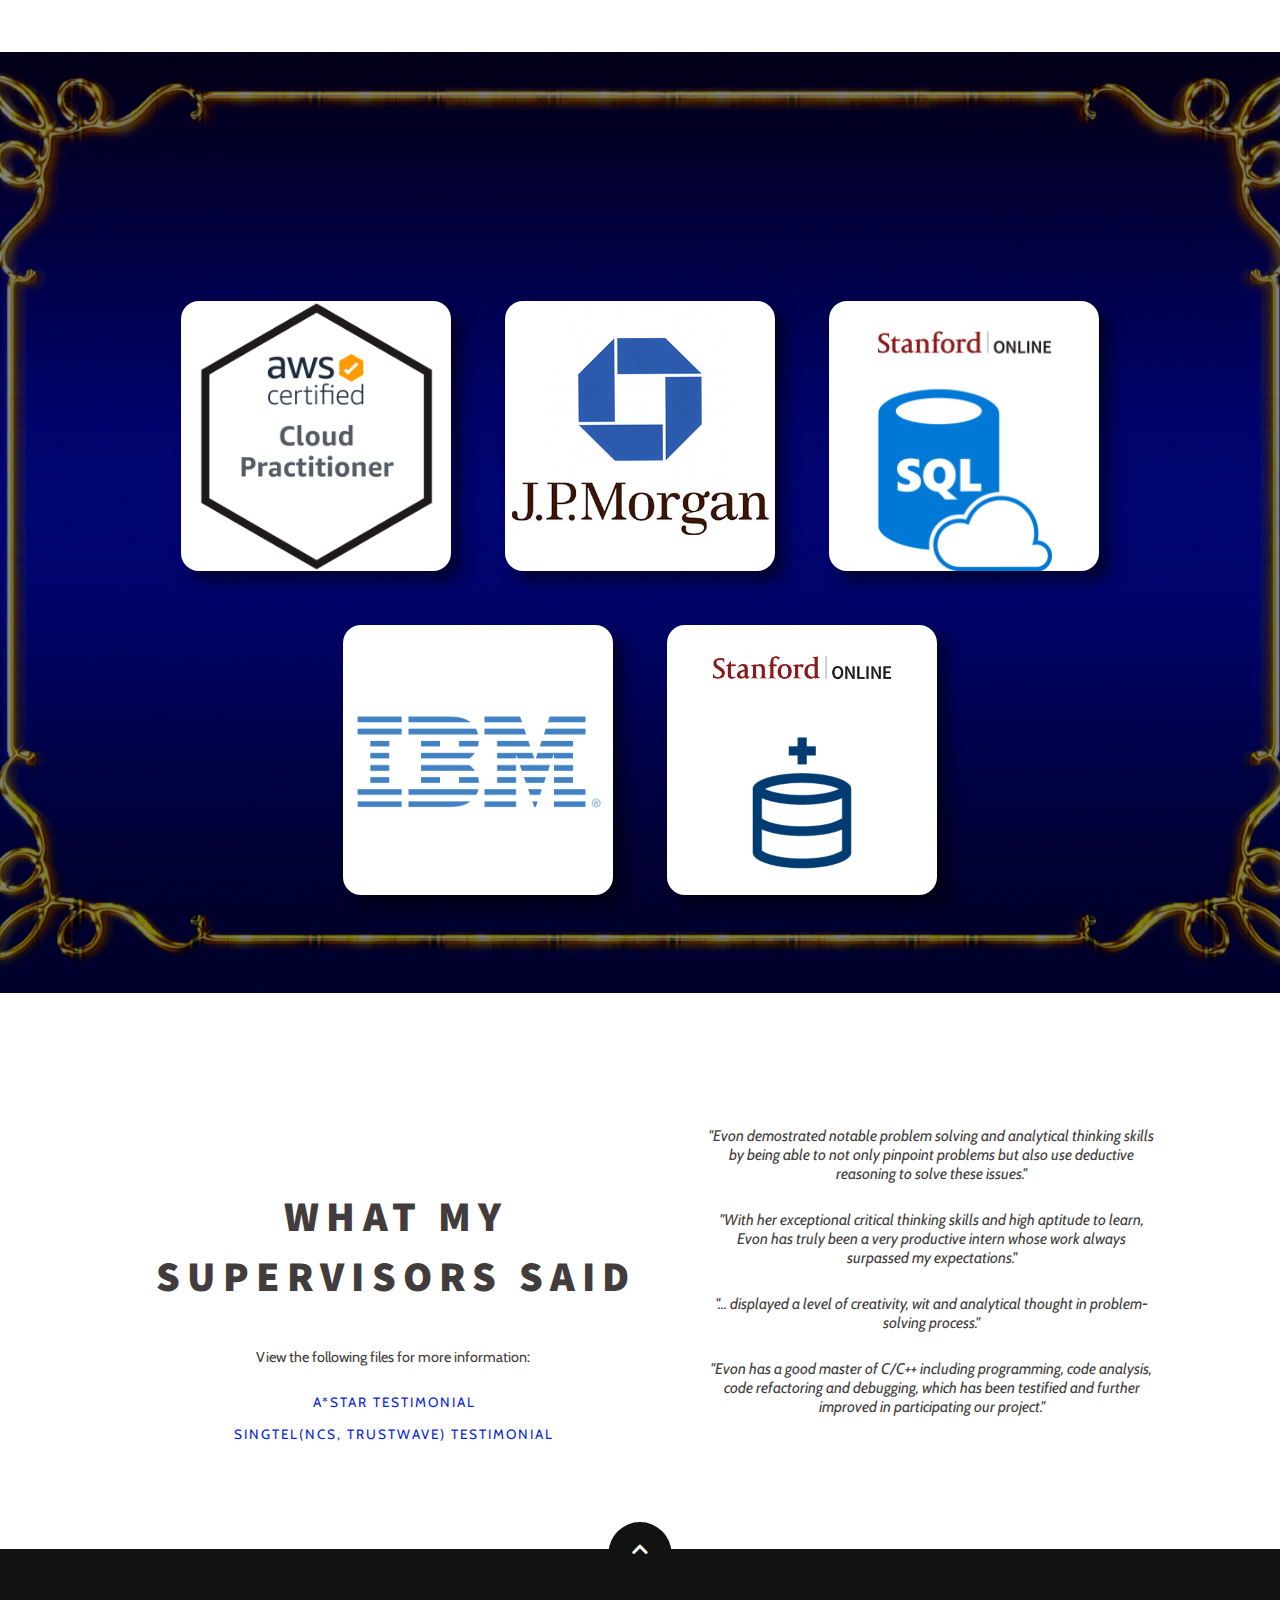
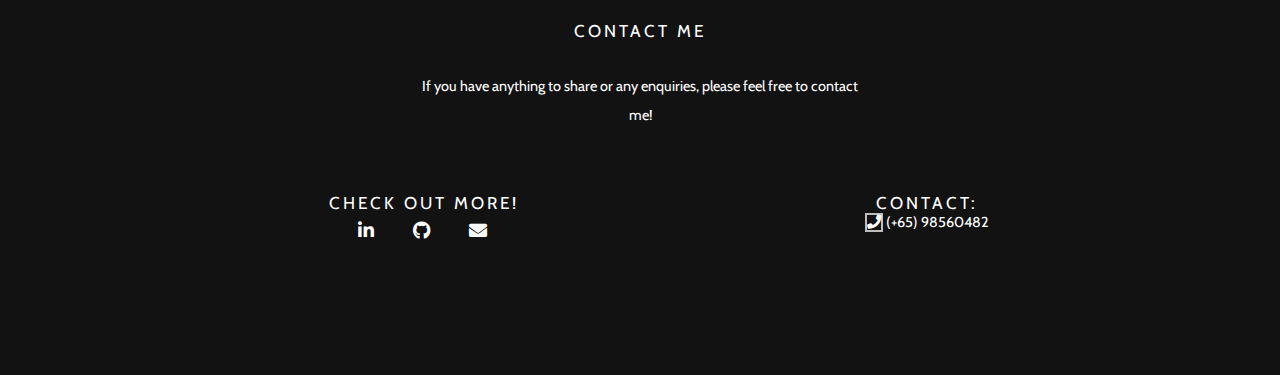
==== commit 0a859225: "Fixed typo" ====
--- a/index.html
+++ b/index.html
@@ -461,7 +461,7 @@
                 <div class="footer-content-about animate-top">
                     <h4>Contact me</h4>
                     <div class="asterisk"><i class="fas fa-asterisk"></i></div>
-                    <p>If you have anything to share or any enqueries, please feel free to contact me! </p>
+                    <p>If you have anything to share or any enquiries, please feel free to contact me! </p>
                 </div>
                 <div class="footer-content-divider animate-bottom">
                     <div class="social-media">
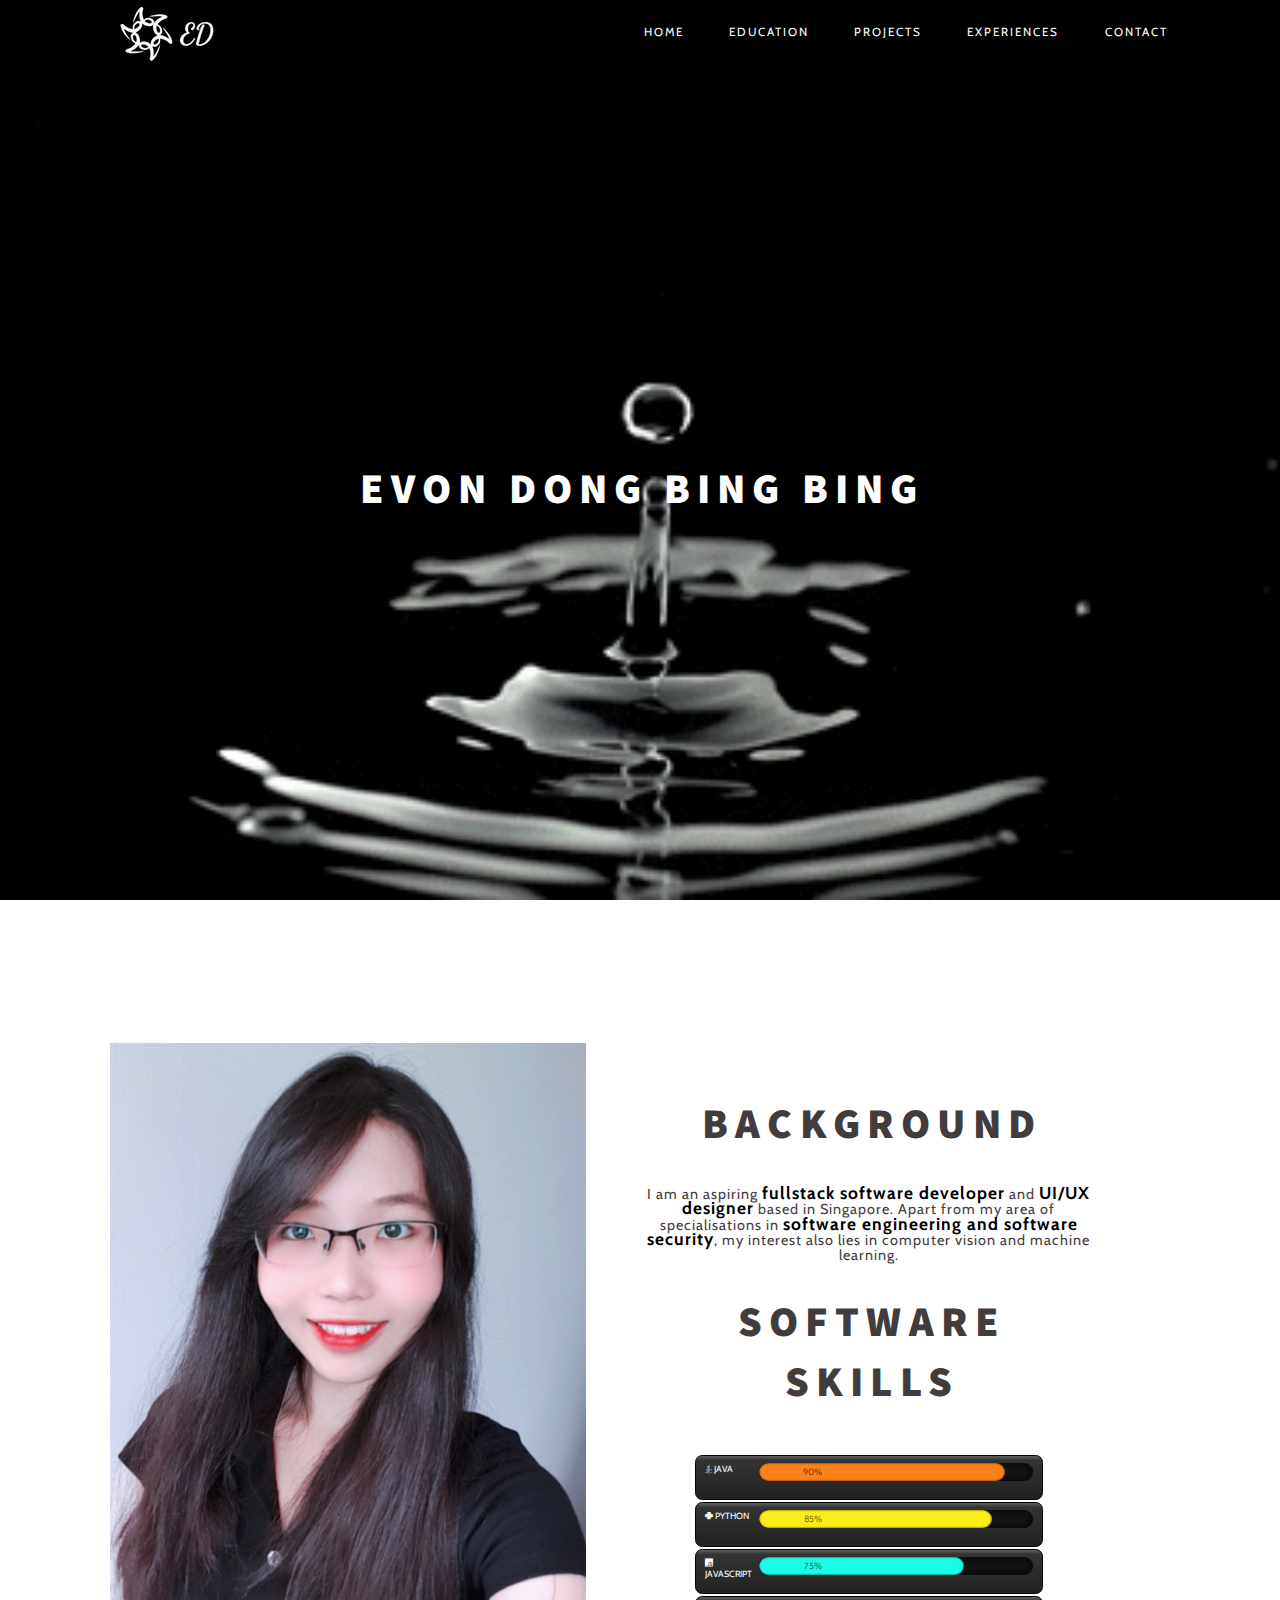
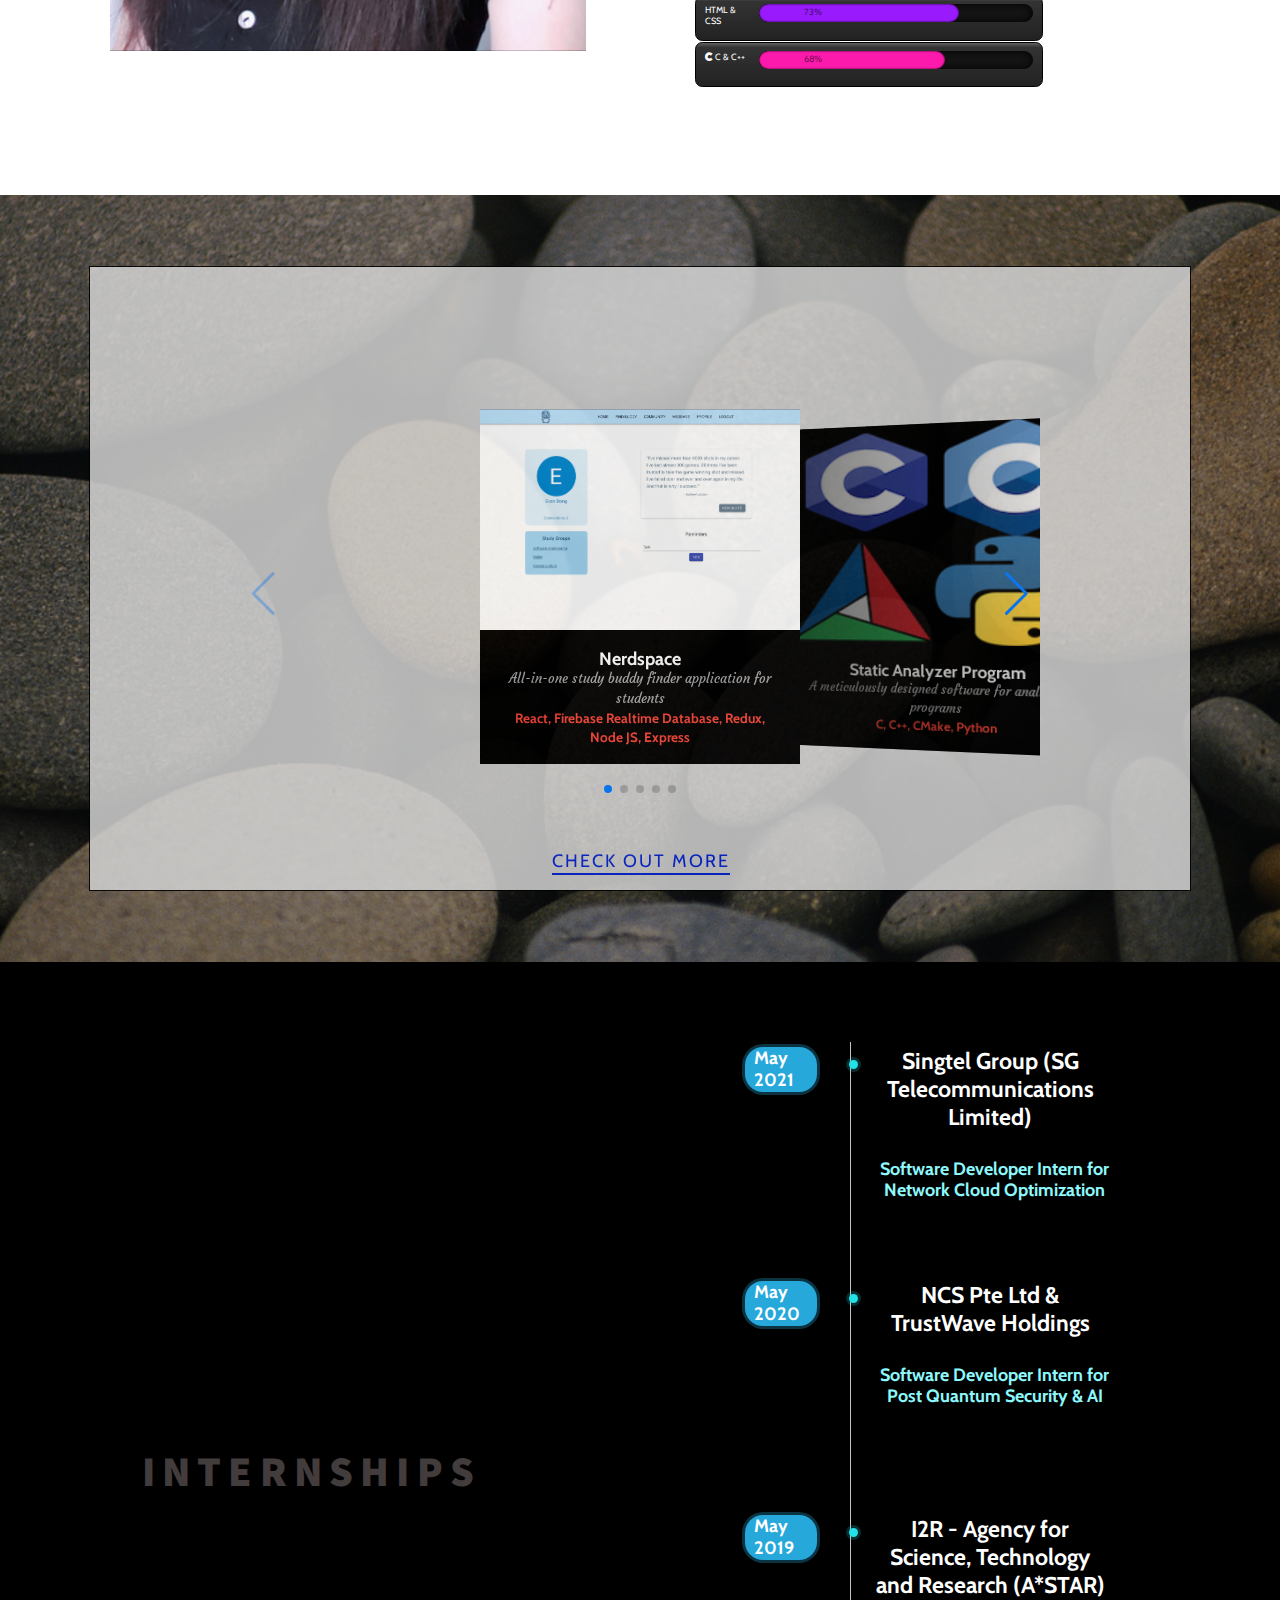
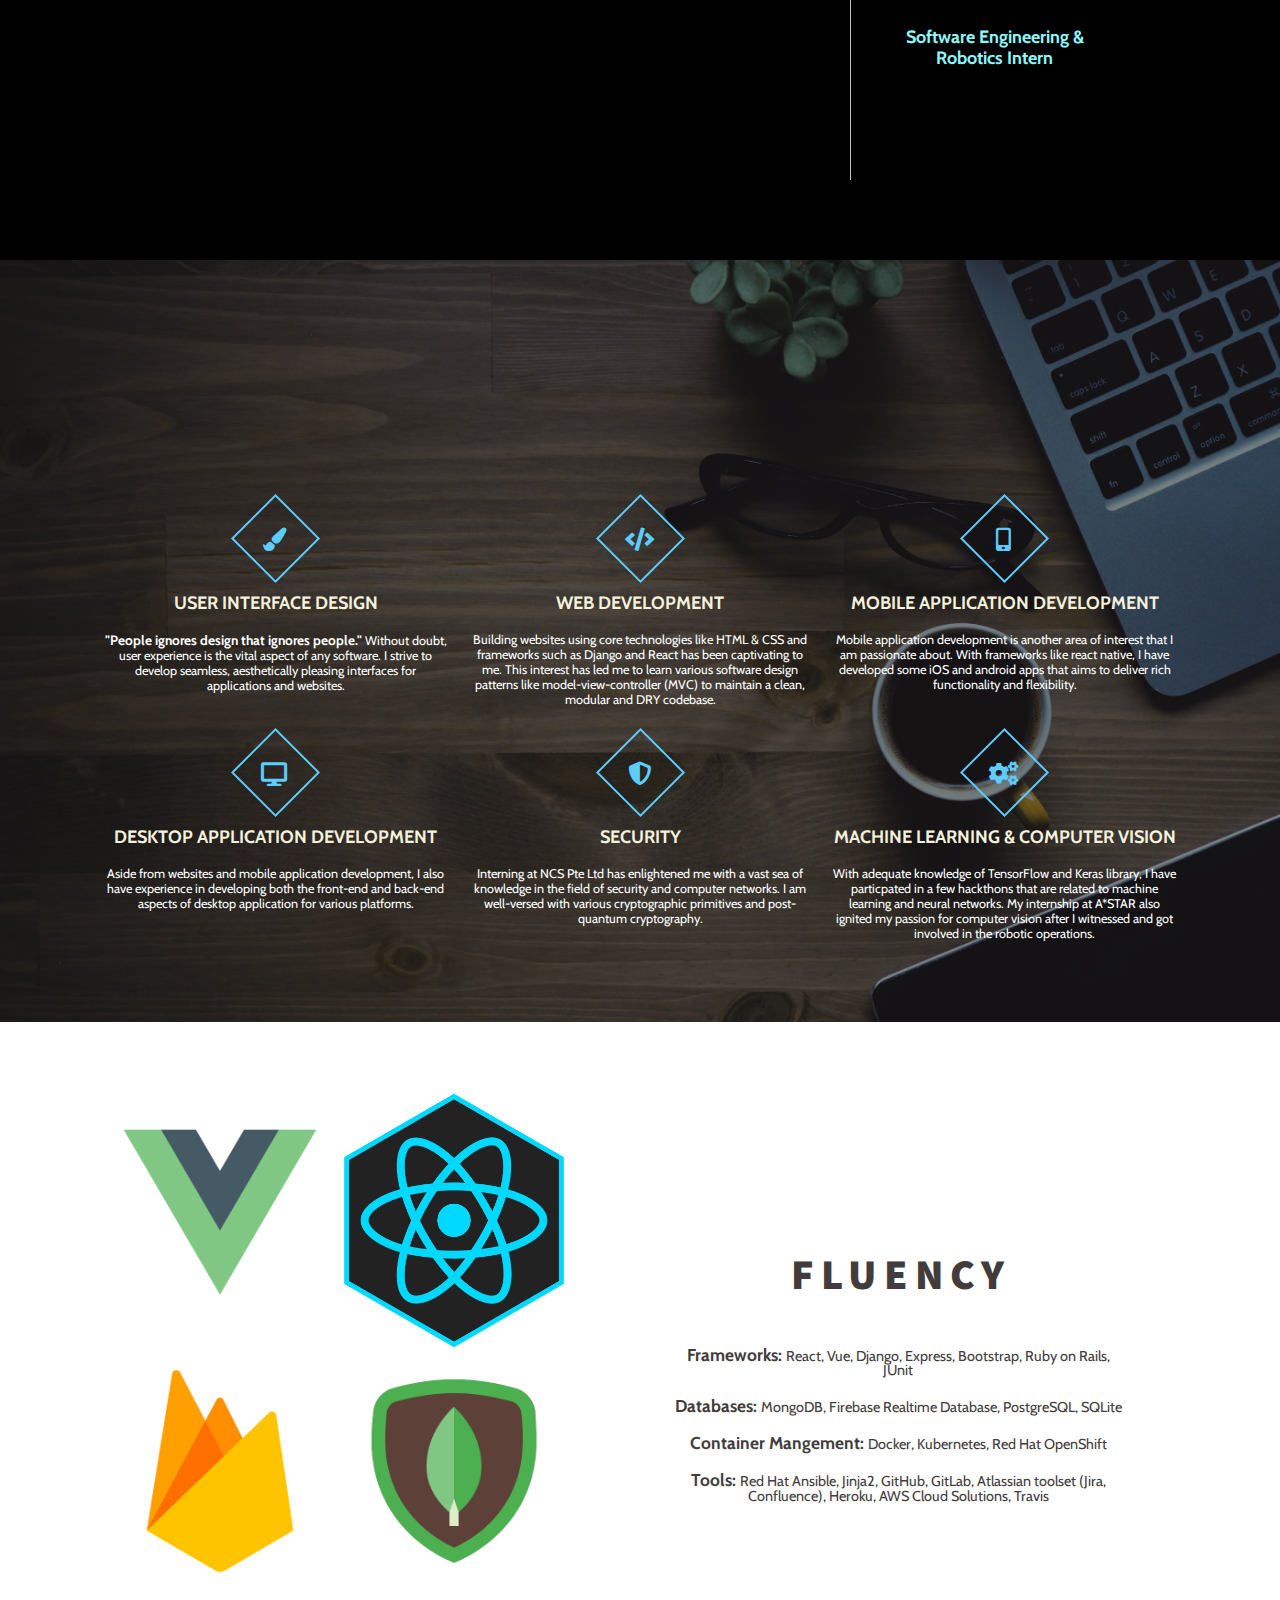
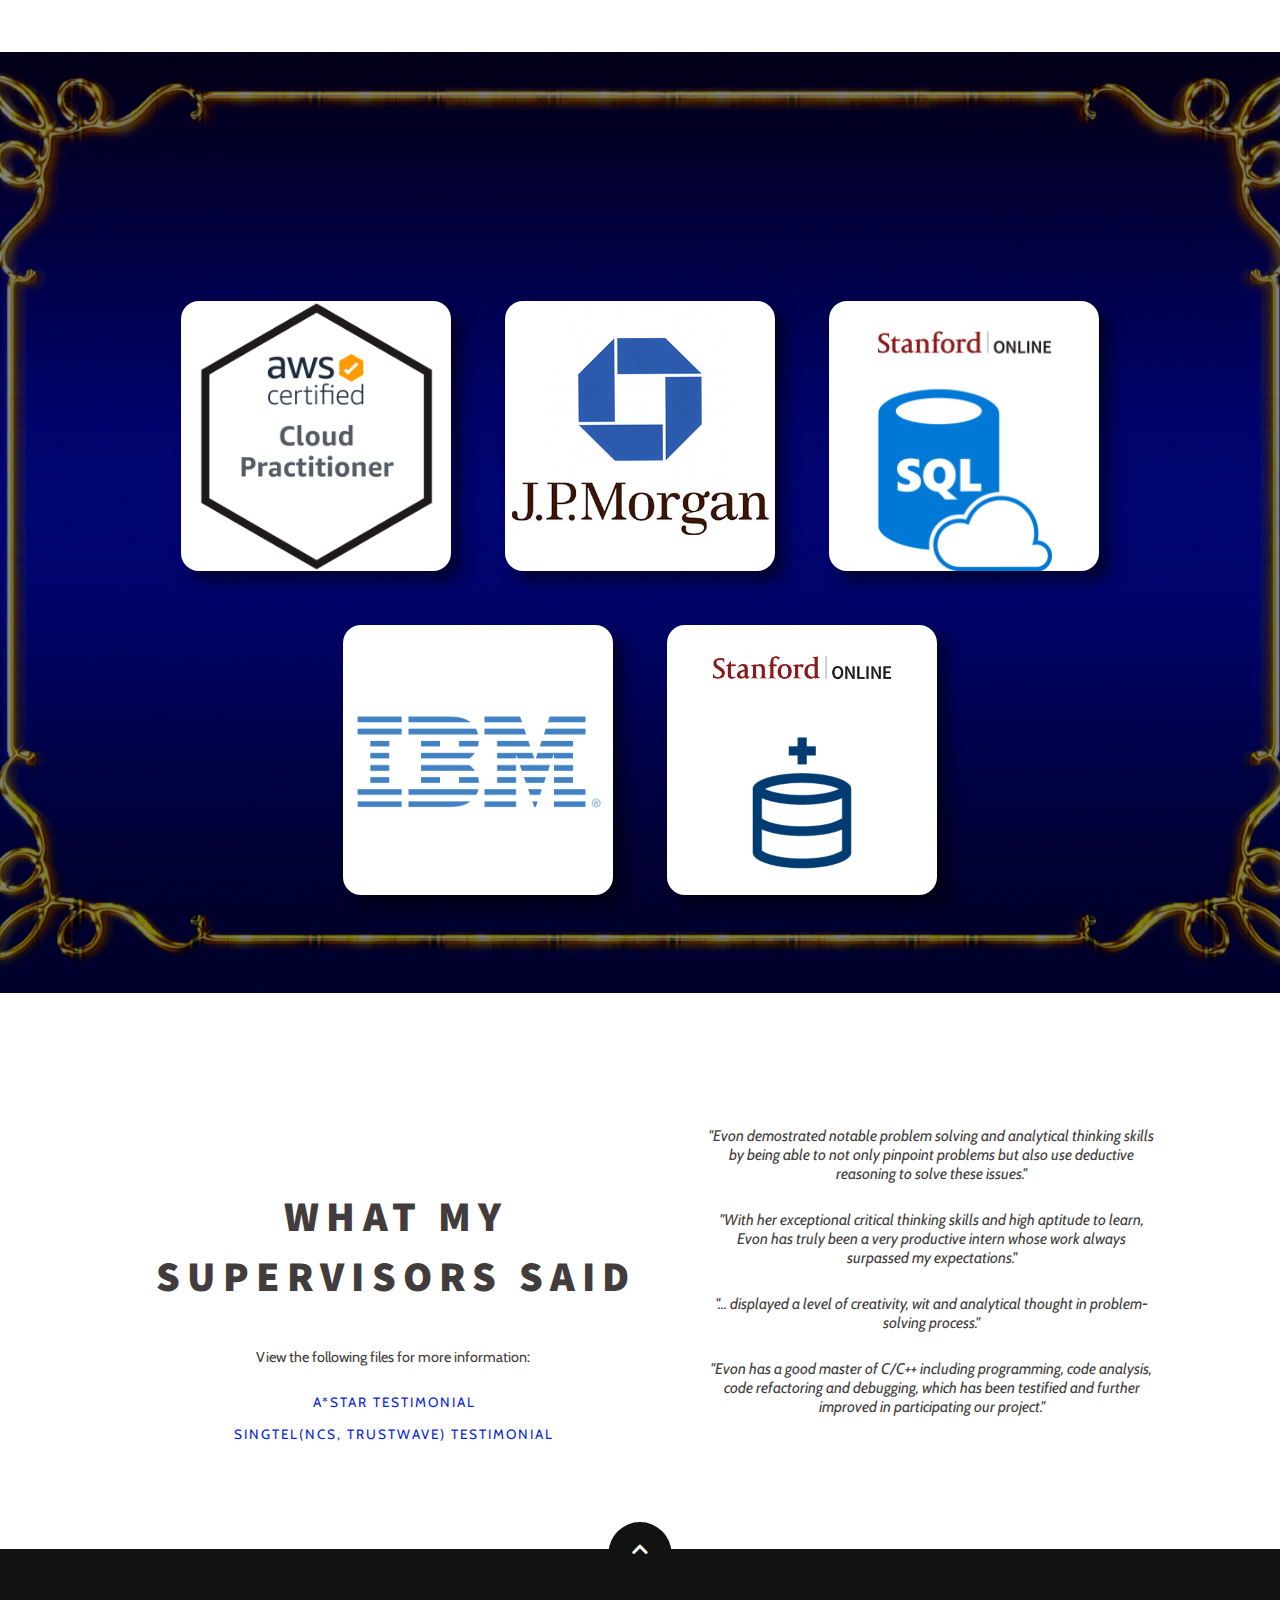
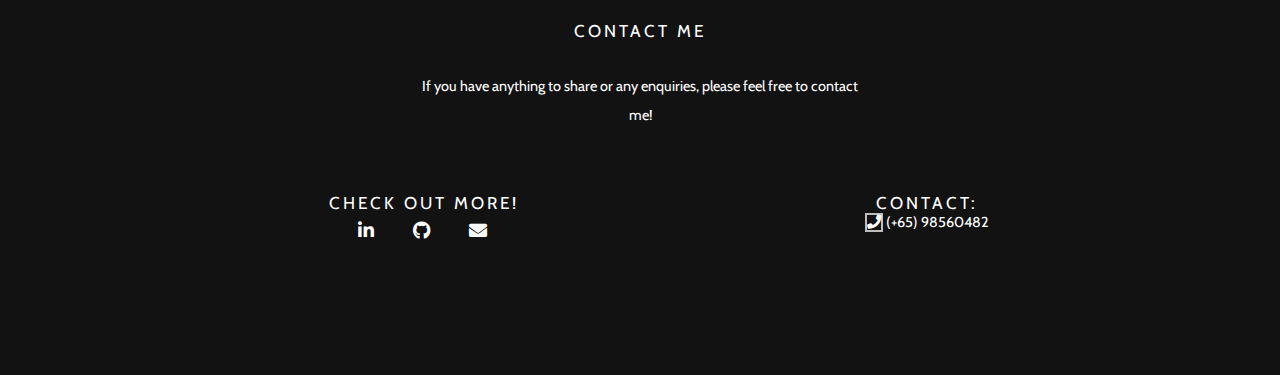
==== commit fc778ba1: "Fix typo" ====
--- a/index.html
+++ b/index.html
@@ -351,7 +351,7 @@
                     <p><span style="font-weight:900; font-size: 120%;">Frameworks: </span>React, Vue, Django, Express, Bootstrap, Ruby on Rails, JUnit</p>
                     <p><span style="font-weight:900; font-size: 120%;">Databases: </span> MongoDB, Firebase Realtime Database, PostgreSQL, SQLite</p>
                     <p><span style="font-weight:900; font-size: 120%;">Container Mangement: </span> Docker, Kubernetes, Red Hat OpenShift</p>
-                    <p><span style="font-weight:900; font-size: 120%;">Tools: </span> Red Hat Ansible, Jinja2, GitHub, GitLab, Jira toolset (Jira, Confluence), Heroku, AWS Cloud Solutions, Travis</p>
+                    <p><span style="font-weight:900; font-size: 120%;">Tools: </span> Red Hat Ansible, Jinja2, GitHub, GitLab, Atlassian toolset (Jira, Confluence), Heroku, AWS Cloud Solutions, Travis</p>
                 </div>
             </div>
         </div>
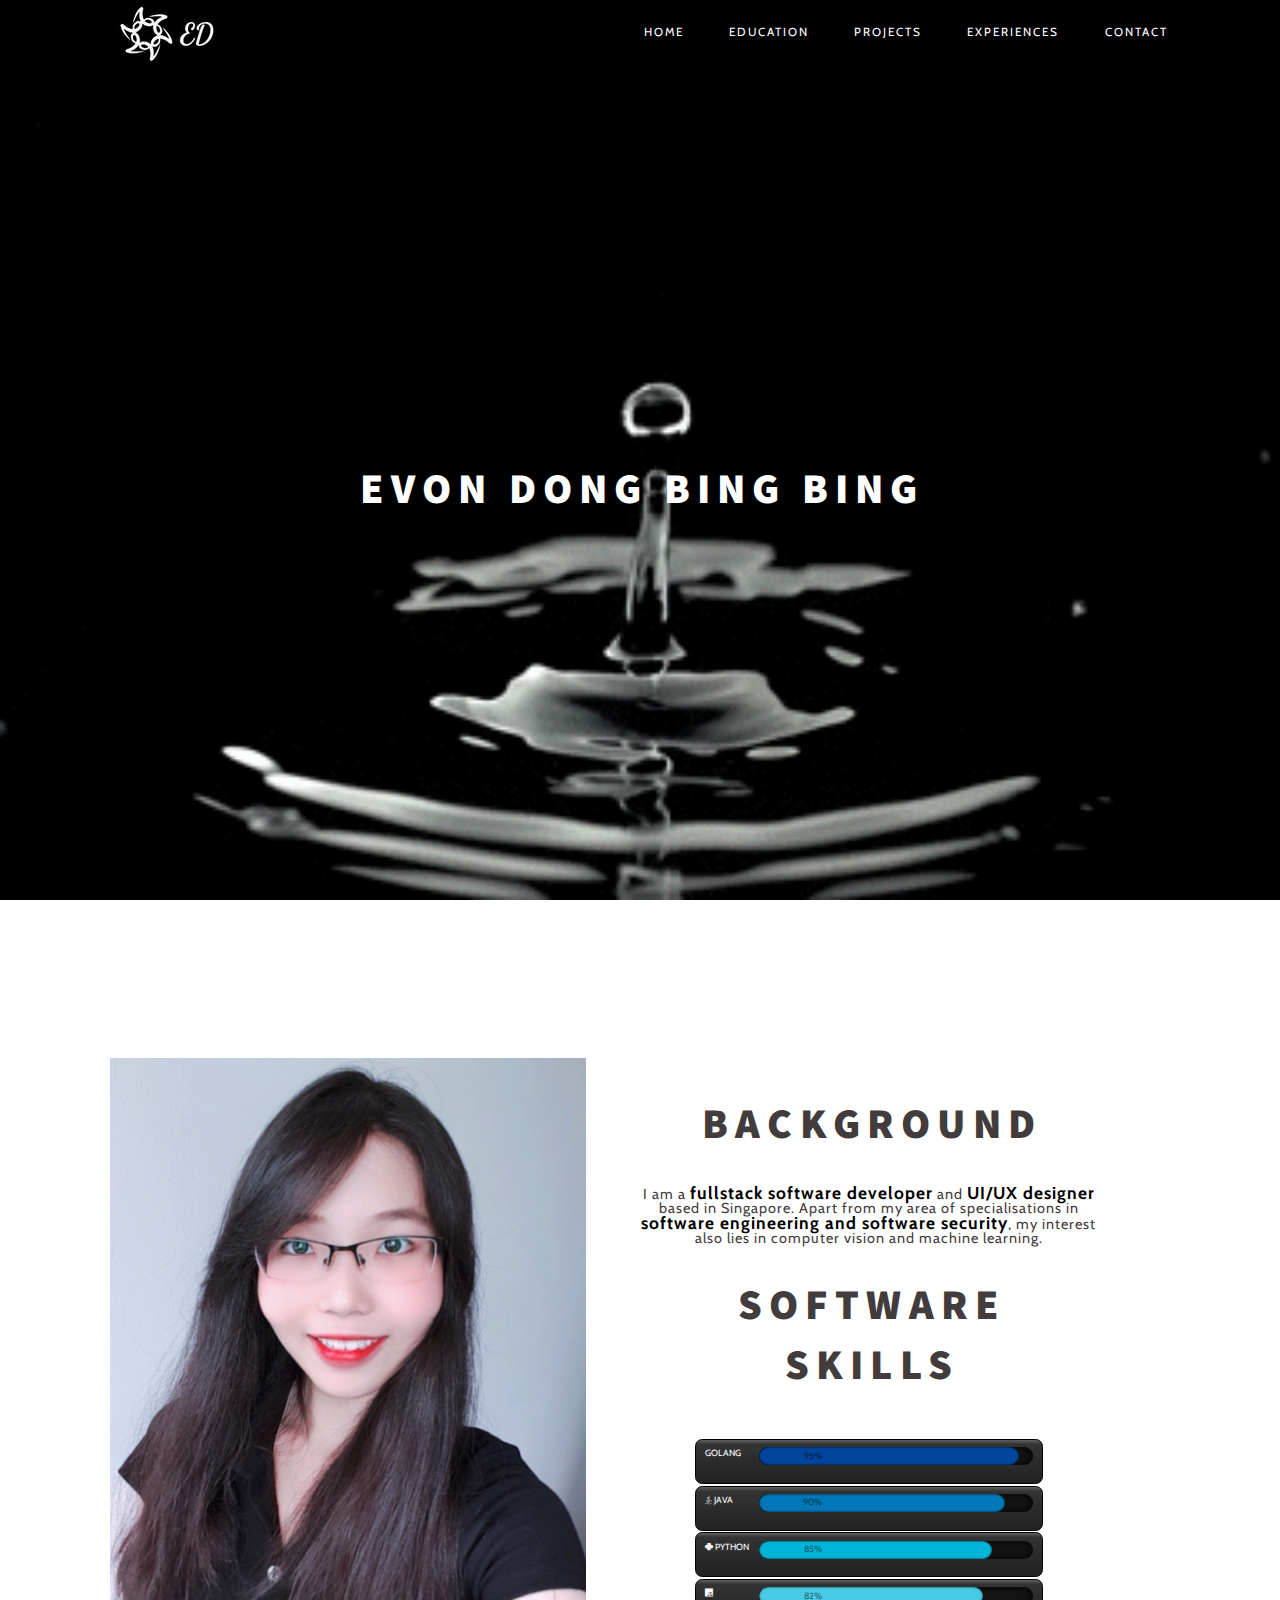
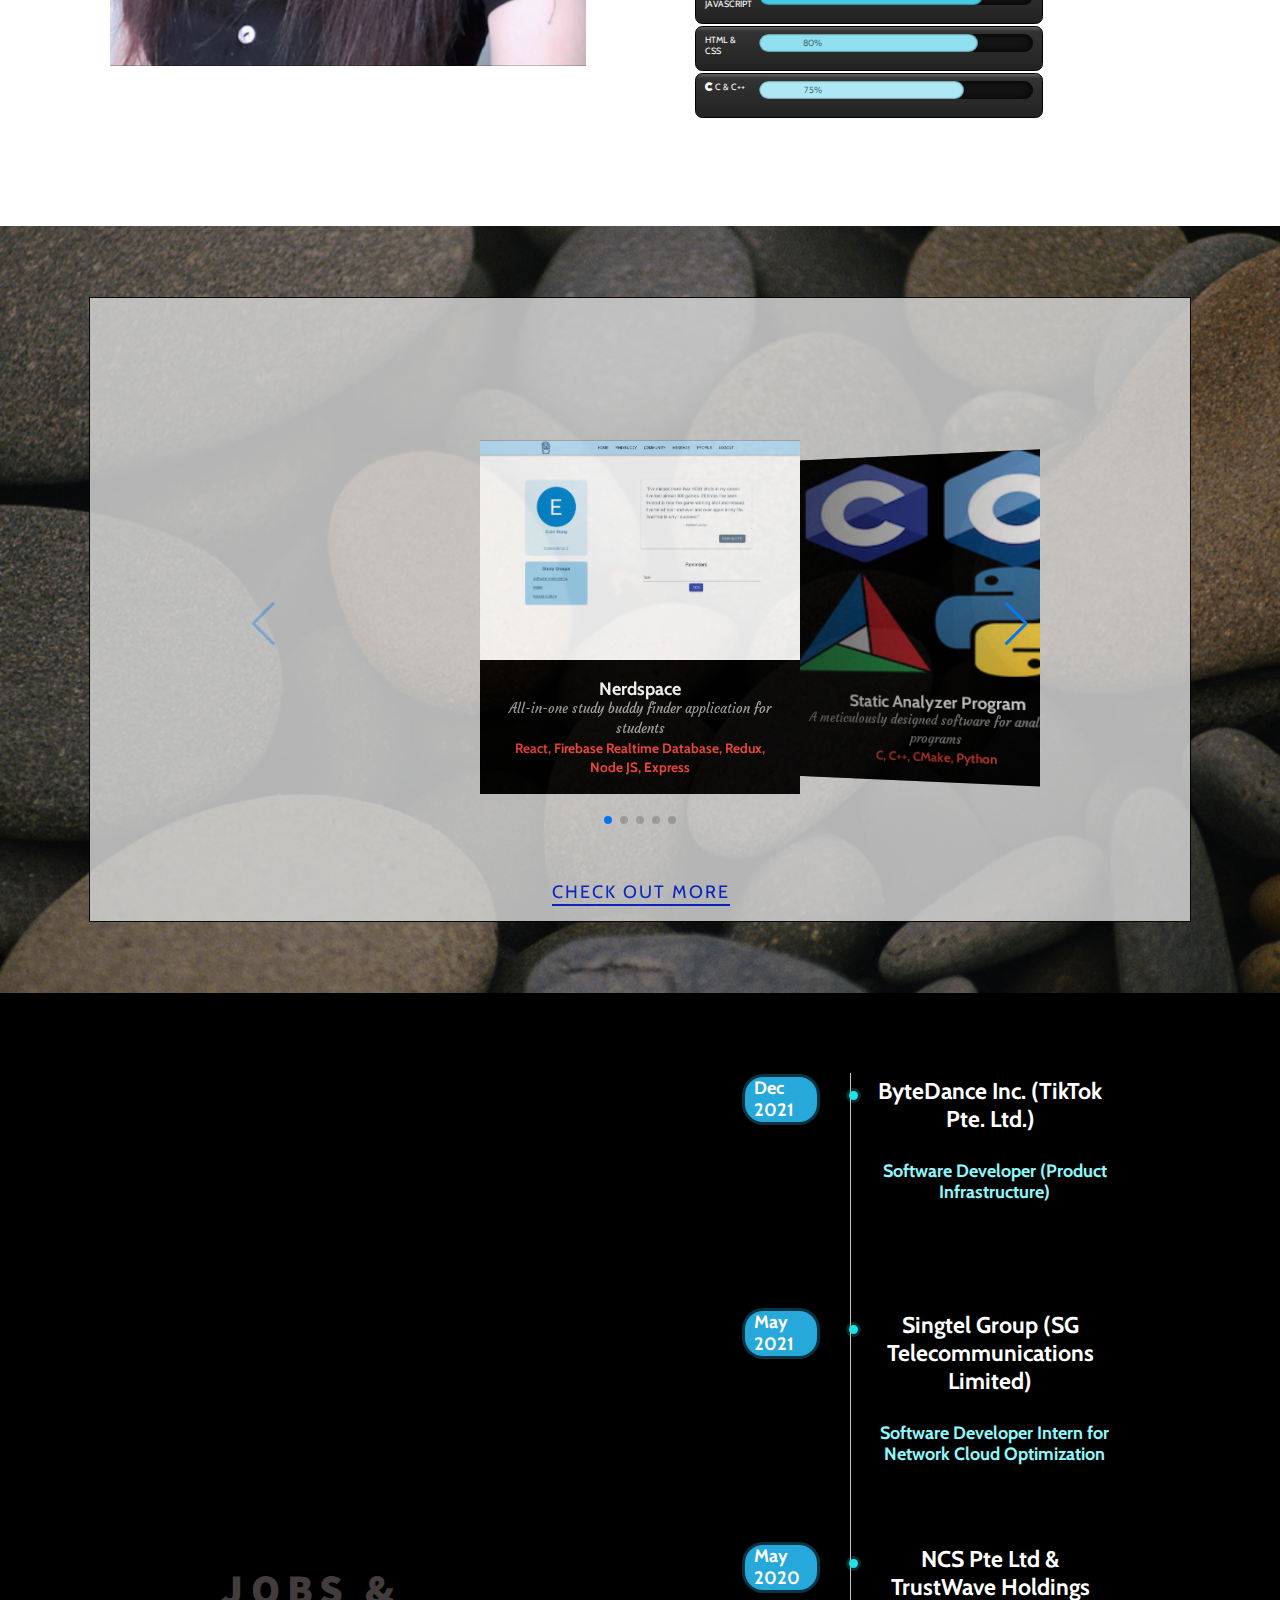
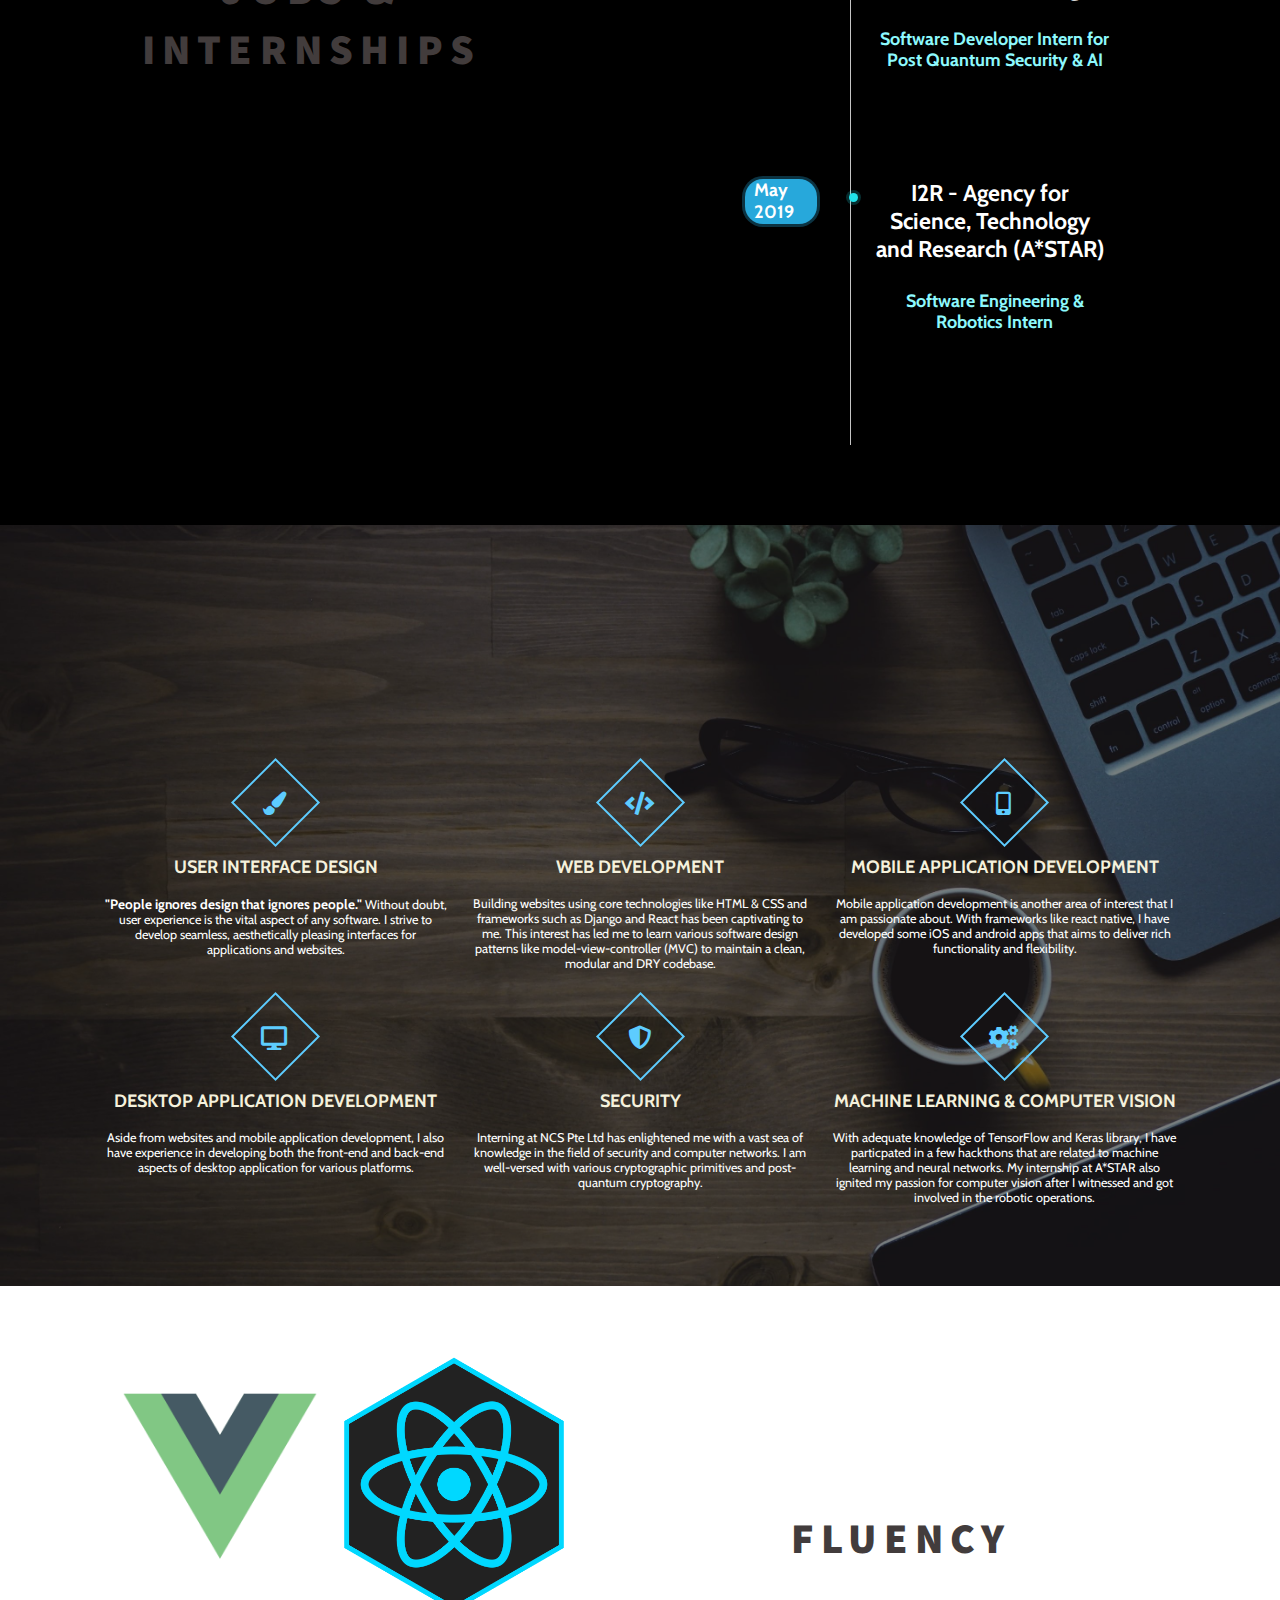
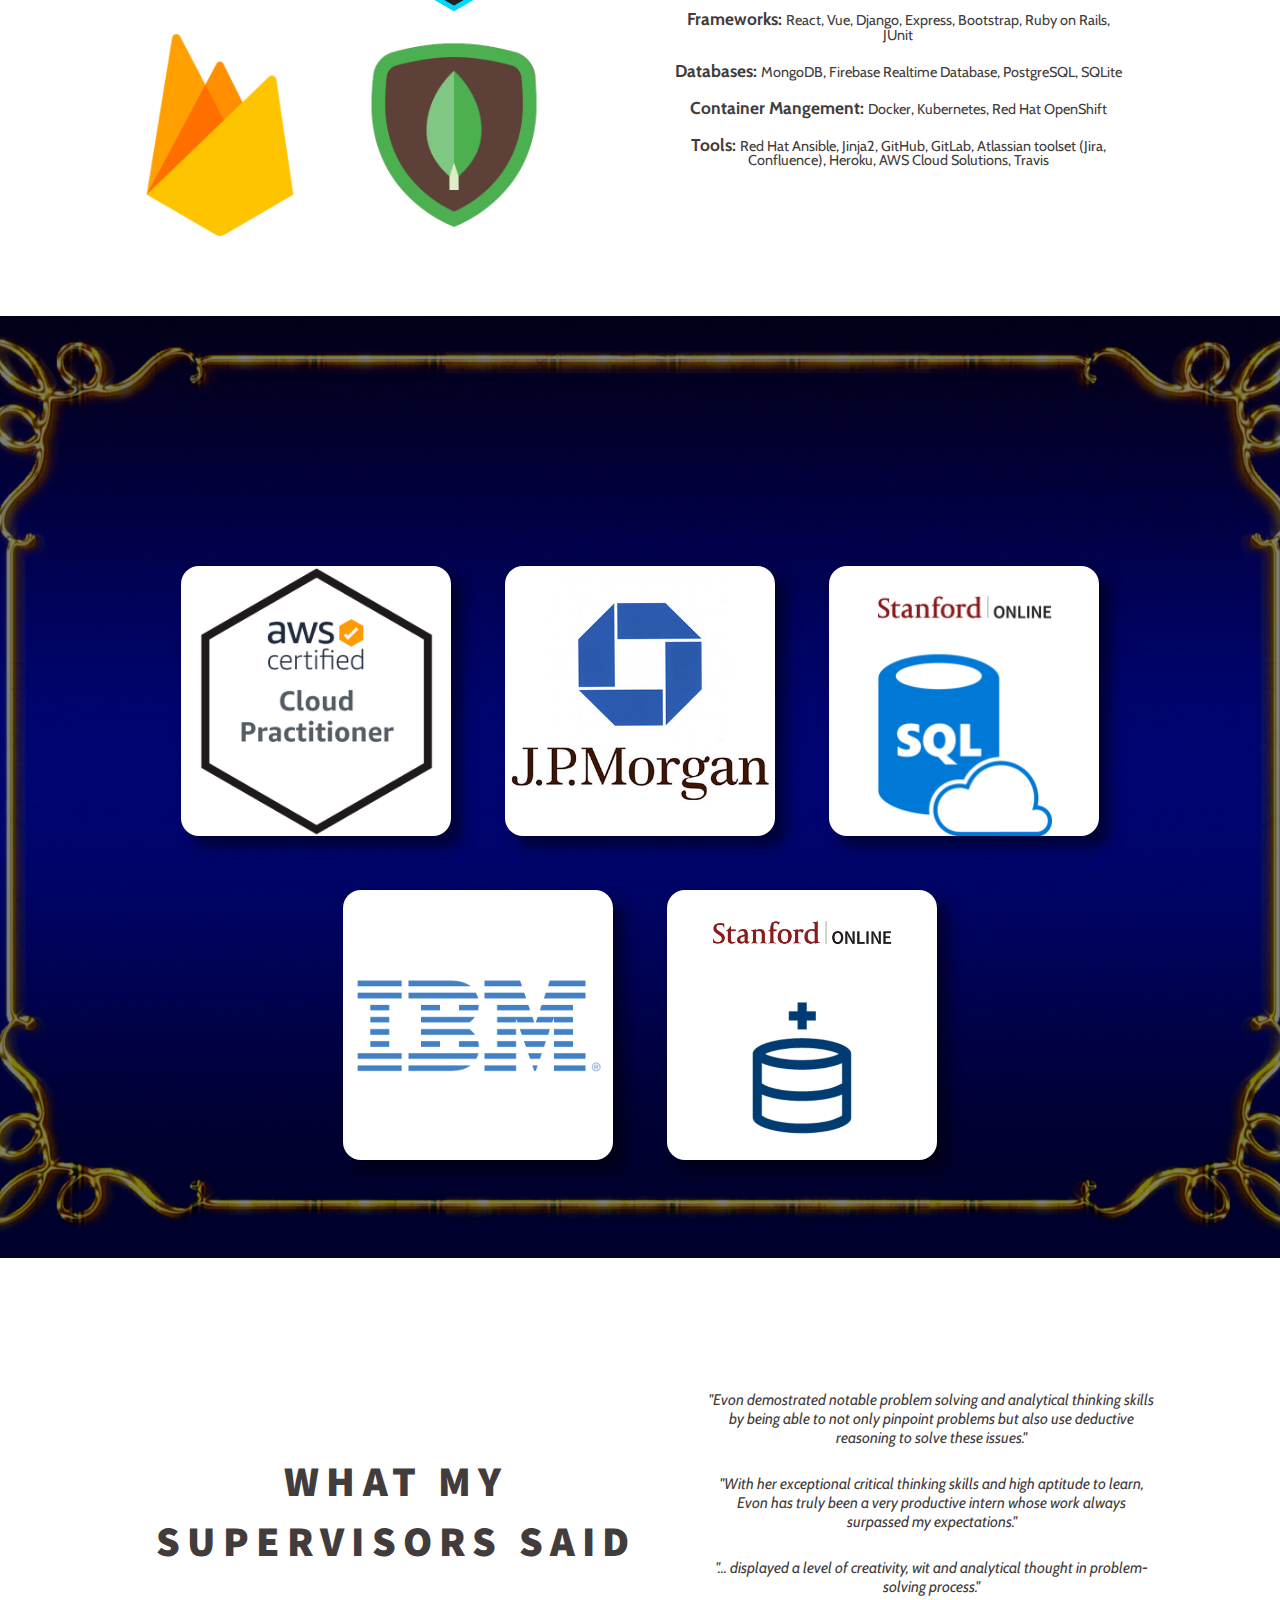
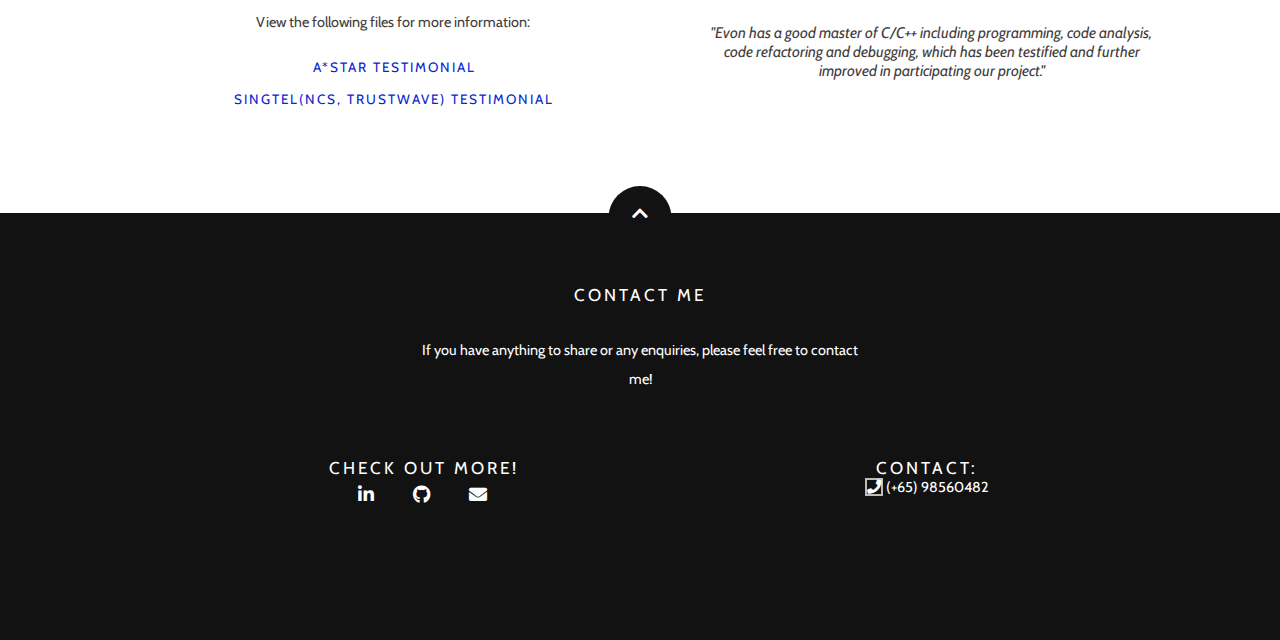
==== commit 953bb356: "Add tiktok job exp, update golang languages" ====
--- a/index.html
+++ b/index.html
@@ -49,7 +49,7 @@
                     <div class="line line-right"></div>
                 </div>
                 <div class="single-animation">
-                    <h5>Aspiring software developer & interative designer</h5>
+                    <h5>Software developer & interative designer</h5>
                     <a href="./files/EvonDongBingBing_Resume.pdf" download="EvonDongBingBing-Resume" class="btn cta-btn">My Resume</a>
                 </div>
             </div>
@@ -71,16 +71,23 @@
                         <div class="asterisk"><i class="fas fa-asterisk"></i></div>
                     </div>
                     <p style="letter-spacing: 1px;">
-                        I am an aspiring <span style="font-weight:900; font-size: 120%; color: black;">fullstack software developer</span> and <span style="font-weight:900; font-size: 120%; color: black;">UI/UX designer</span> based in Singapore. Apart from my area of specialisations 
+                        I am a <span style="font-weight:900; font-size: 120%; color: black;">fullstack software developer</span> and <span style="font-weight:900; font-size: 120%; color: black;">UI/UX designer</span> based in Singapore. Apart from my area of specialisations 
                         in <span style="font-weight:900; font-size: 120%; color: black;">software engineering and software security</span>, my interest also lies in computer vision and machine learning.
                     </p>
                     <div class="languages">
                         <h1 class="headline headline-dark"> Software Skills</h1>
                         <div class="asterisk"><i class="fas fa-asterisk"></i></div>
                         <div class="skills">
+                            <span class="progress-title"><i class="fa-brands fa-golang"></i> Golang</span>
+                            <div class="progress-bar">
+                                <div class="progress" style="width: 95%; background-color: #00449c"></div>
+                            </div>
+                            <span class="progress-value">95%</span>
+                        </div>
+                        <div class="skills">
                             <span class="progress-title"><i class="fab fa-java"></i> Java</span>
                             <div class="progress-bar">
-                                <div class="progress" style="width: 90%; background-color: #FC811A"></div>
+                                <div class="progress" style="width: 90%; background-color: #0077b6"></div>
                             </div>
                             <span class="progress-value">90%</span>
                         </div>
@@ -88,7 +95,7 @@
                         <div class="skills">
                             <span class="progress-title"><i class="fab fa-python"></i> Python</span>
                             <div class="progress-bar">
-                                <div class="progress" style="width: 85%; background-color: #FCEE1A"></div>
+                                <div class="progress" style="width: 85%; background-color: #00b4d8"></div>
                             </div>
                             <span class="progress-value">85%</span>
                         </div>
@@ -96,26 +103,26 @@
                         <div class="skills">
                             <span class="progress-title"><i class="fab fa-js"></i> JavaScript</span>
                             <div class="progress-bar">
-                                <div class="progress" style="width:75%; background-color: #1AFCE7"></div>
-                            </div>
-                            <span class="progress-value">75%</span>
+                                <div class="progress" style="width:82%; background-color: #48cae4"></div>
+                            </div>
+                            <span class="progress-value">82%</span>
                         </div>
 
                         <div class="skills">
                             <i class='bx bxl-html5 skills__icon'></i>
                             <span class="progress-title">HTML & CSS</span>
                             <div class="progress-bar">
-                                <div class="progress" style="width: 73%; background-color: #991AFC"></div>
-                            </div>
-                            <span class="progress-value">73%</span>
+                                <div class="progress" style="width: 80%; background-color: #90e0ef"></div>
+                            </div>
+                            <span class="progress-value">80%</span>
                         </div>
                         
                         <div class="skills">
                             <span class="progress-title"><i class="fab fa-cuttlefish"></i> C & C++</span>
                             <div class="progress-bar">
-                                <div class="progress" style="width: 68%; background-color: #FC1AAD"></div>
-                            </div>
-                            <span class="progress-value">68%</span>
+                                <div class="progress" style="width: 75%; background-color: #ade8f4"></div>
+                            </div>
+                            <span class="progress-value">75%</span>
                         </div>
 
                     </div>
@@ -210,10 +217,20 @@
                     <h2 class="sub-headline">
                         <span class="first-letter">E</span>xperience
                     </h2>
-                        <h1 class="headline headline-dark">Internships</h1>
+                        <h1 class="headline headline-dark">Jobs & Internships</h1>
                 </div>
                 <div class="experience-timeline animate-right">
                     <ul>
+                        <li>
+                            <div class="experience-time">
+                                <h4>Dec 2021</h4>
+                            </div>
+                            <div class="experience-content">
+                            
+                                <h2>ByteDance Inc. (TikTok Pte. Ltd.)</h2>
+                                <h3>Software Developer (Product Infrastructure)</h3>
+                            </div>
+                        </li>
                         <li>
                             <div class="experience-time">
                                 <h4>May 2021</h4>
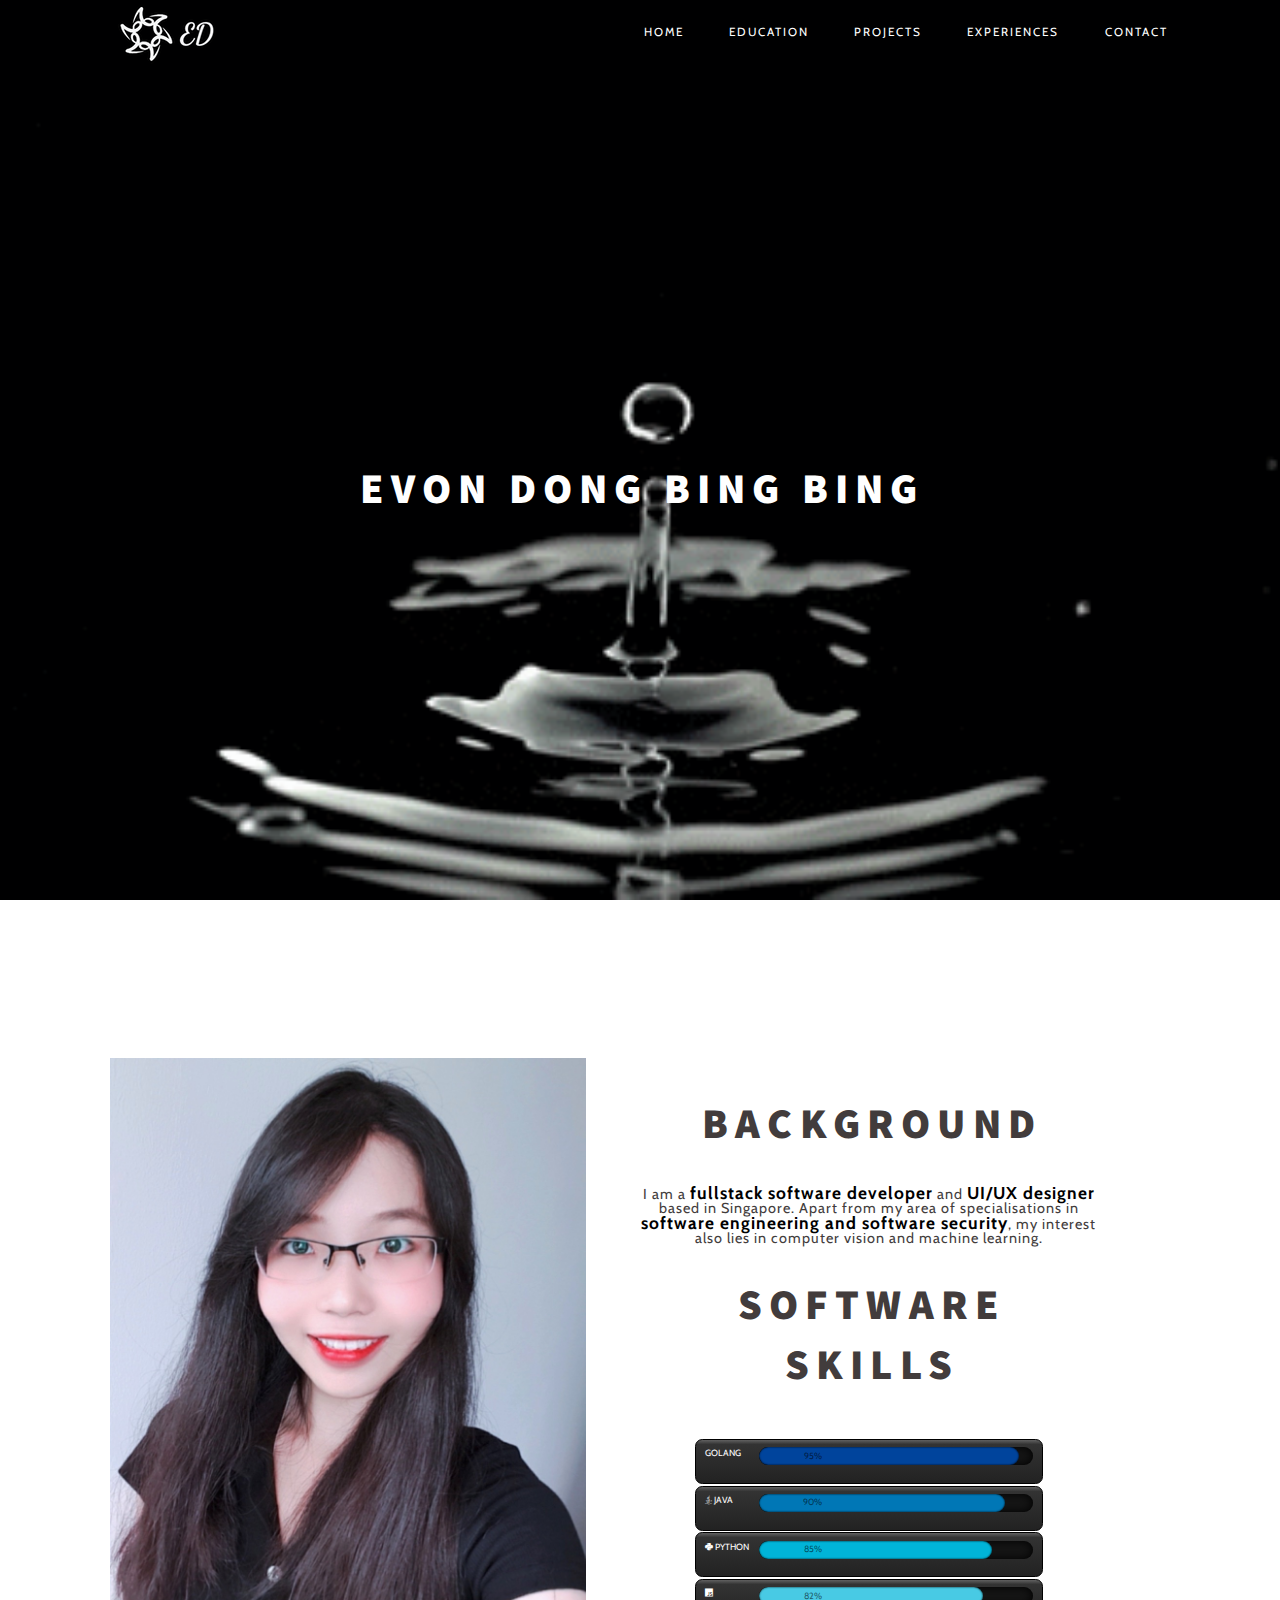
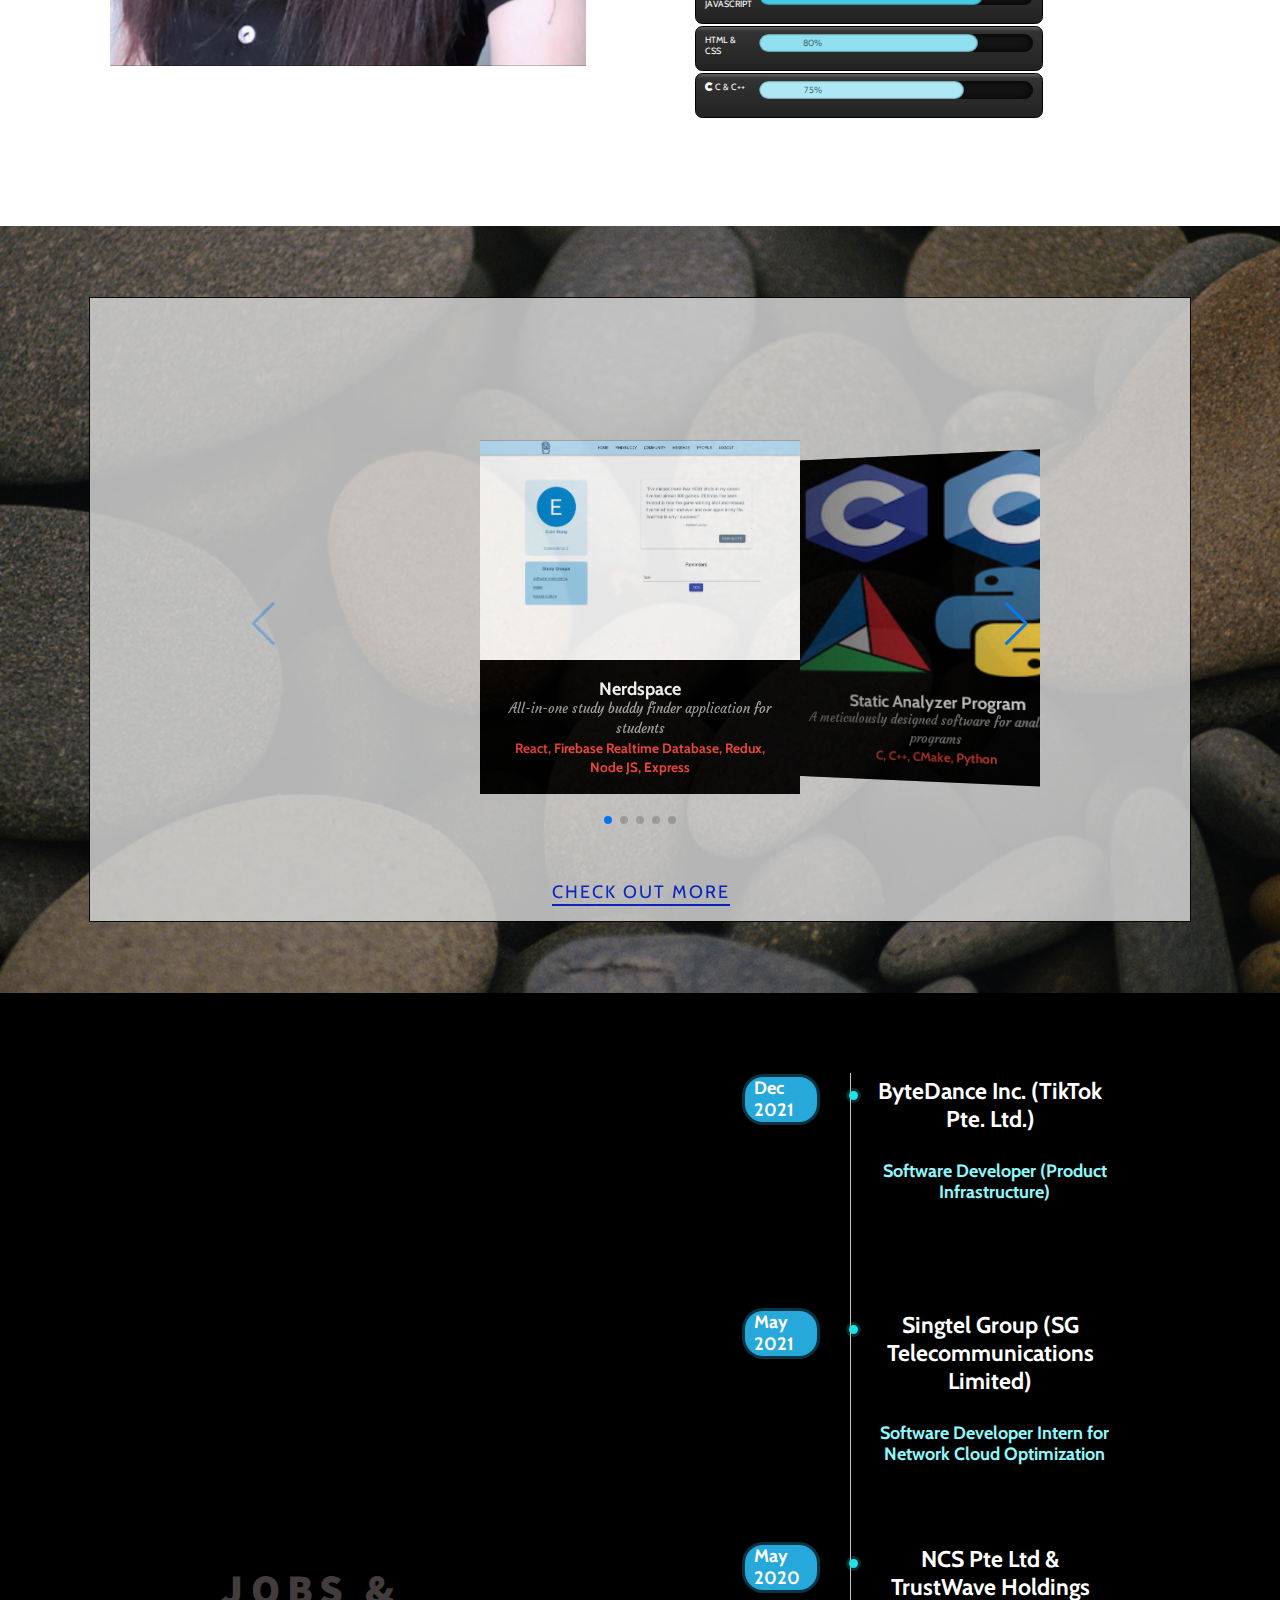
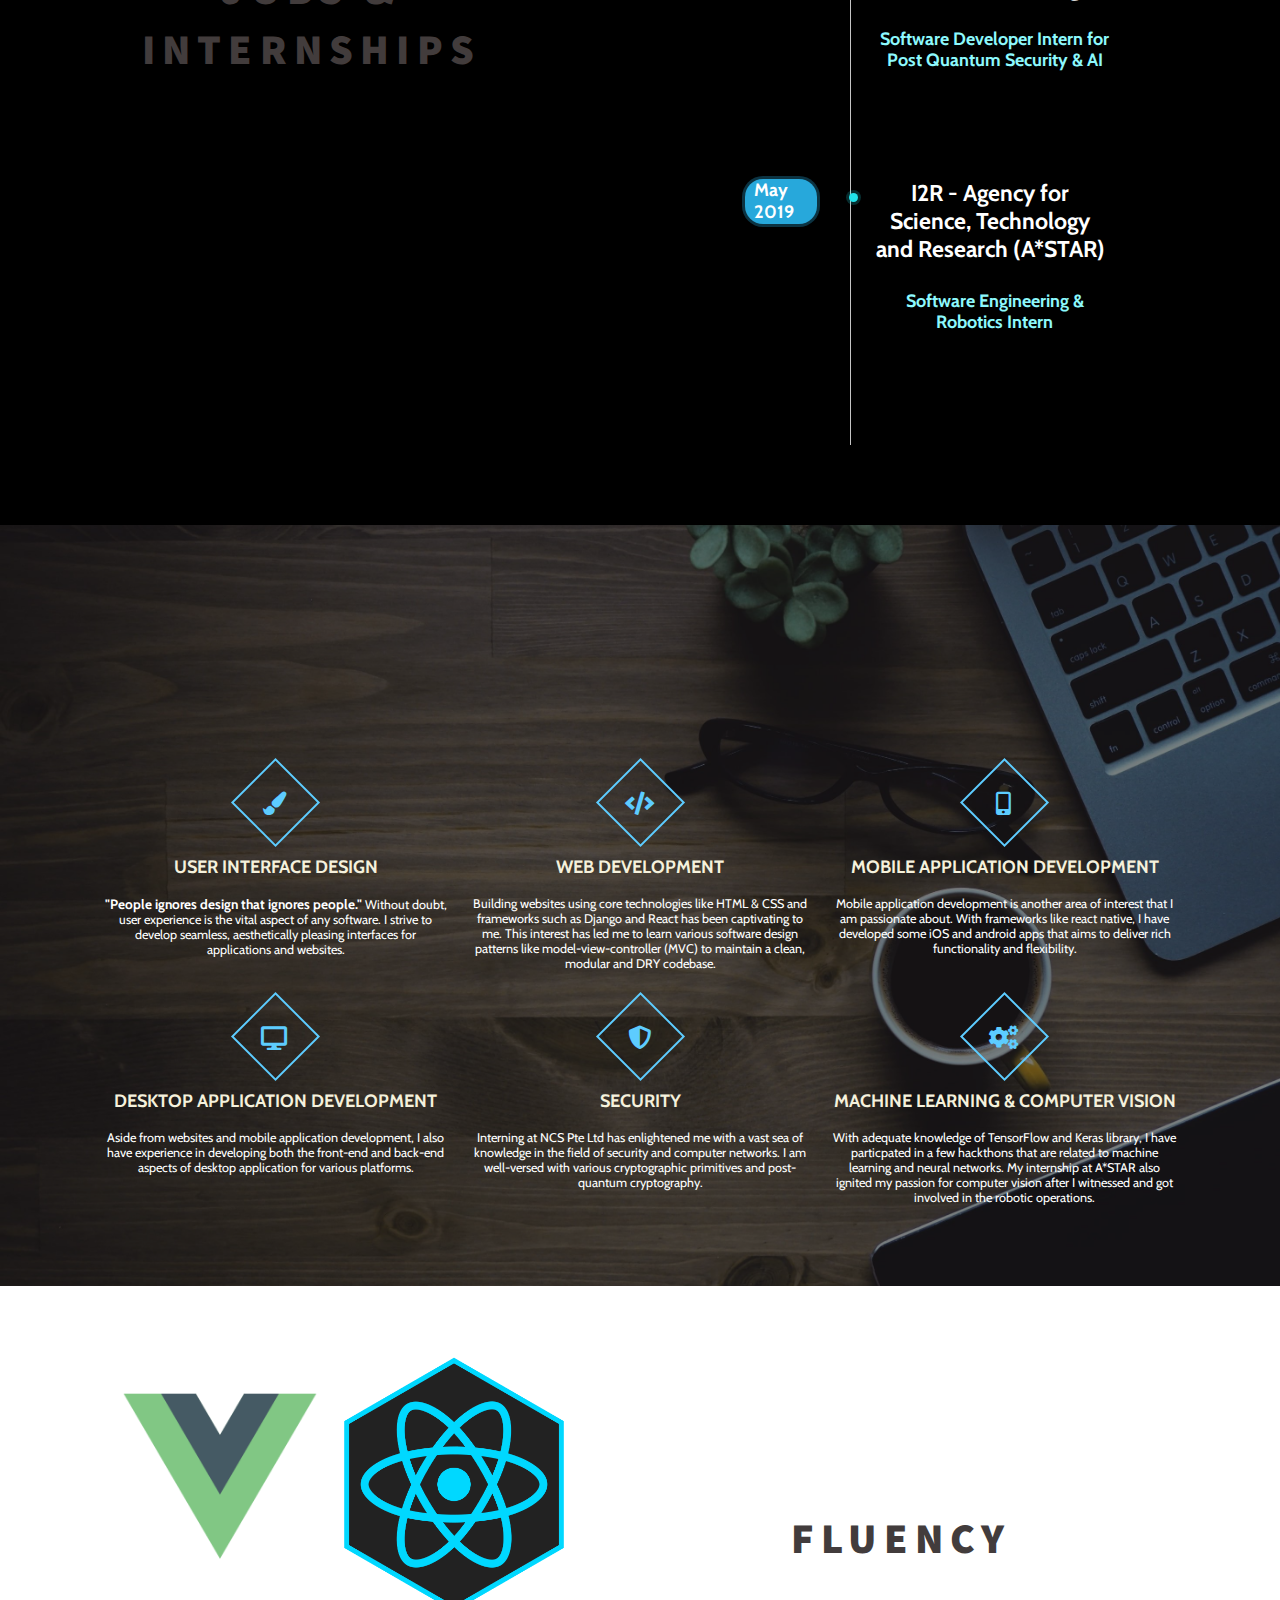
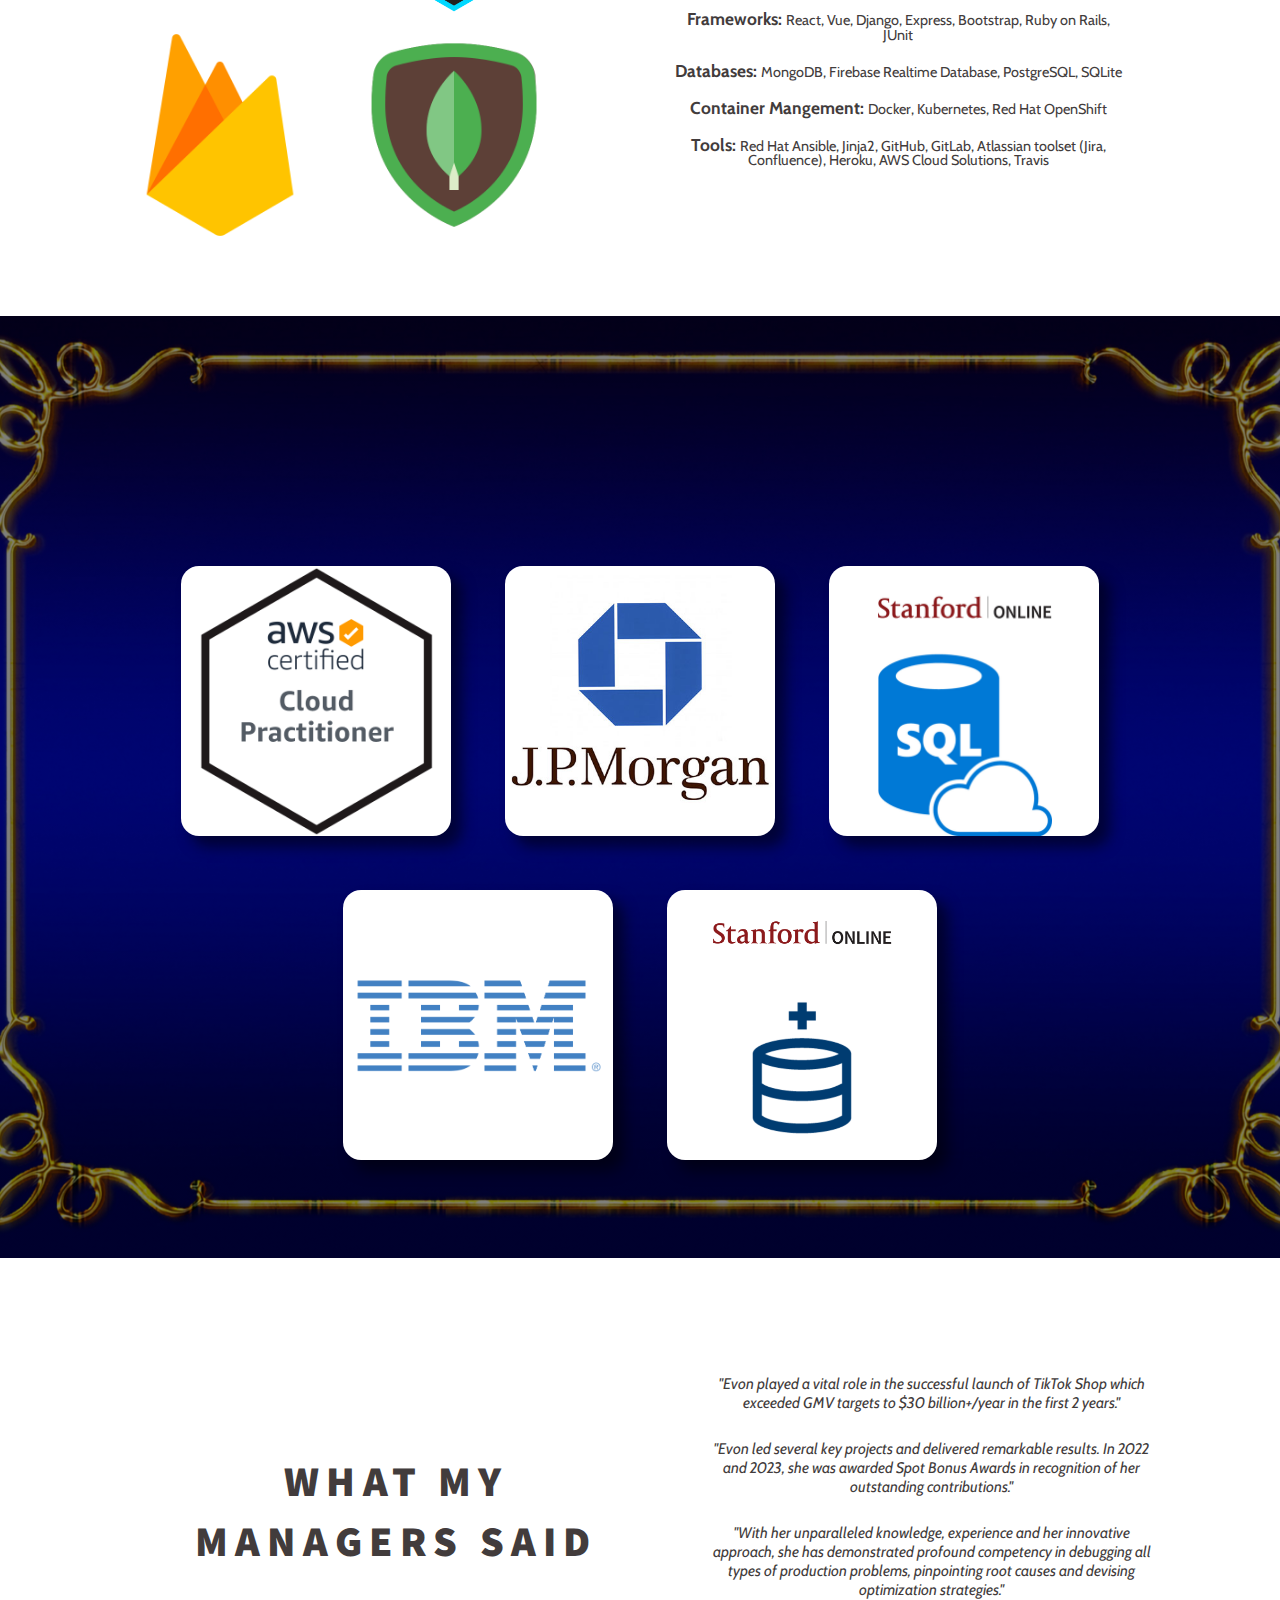
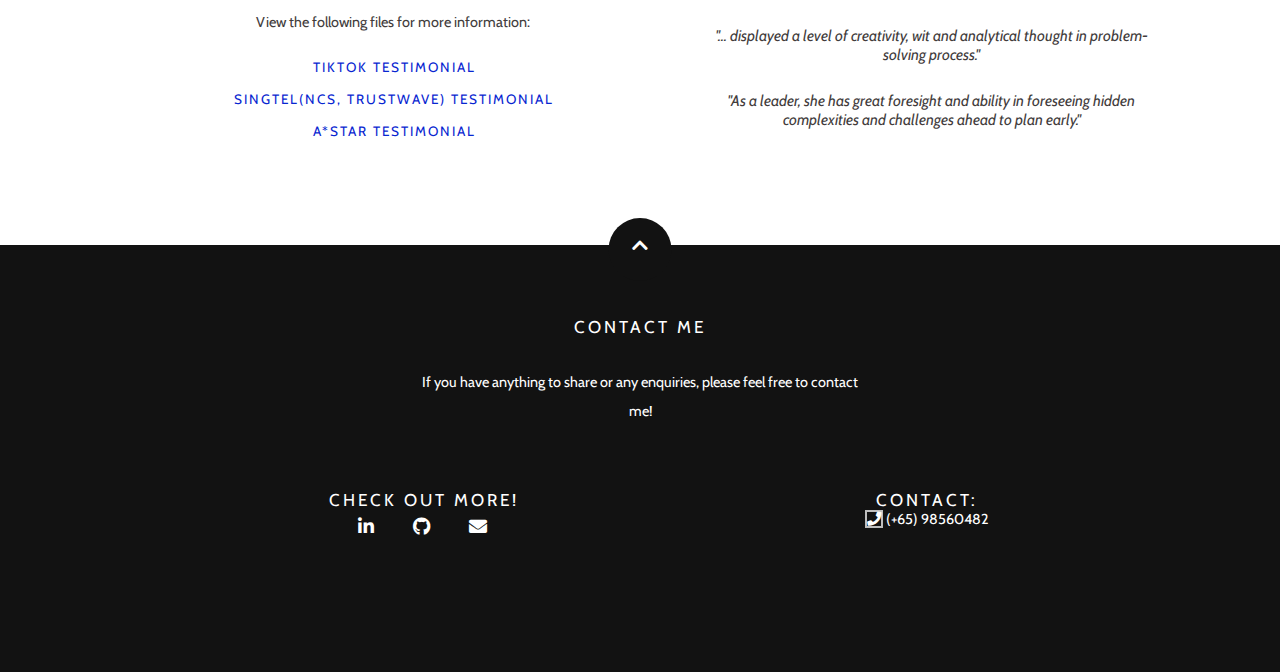
==== commit dc395cdd: "Add Tiktok testimonal, update recommendations info" ====
--- a/index.html
+++ b/index.html
@@ -49,7 +49,7 @@
                     <div class="line line-right"></div>
                 </div>
                 <div class="single-animation">
-                    <h5>Software developer & interative designer</h5>
+                    <h5>Software Engineer</h5>
                     <a href="./files/EvonDongBingBing_Resume.pdf" download="EvonDongBingBing-Resume" class="btn cta-btn">My Resume</a>
                 </div>
             </div>
@@ -446,23 +446,30 @@
                         <h2 class="sub-headline">
                             <span class="first-letter">T</span>estimonials
                         </h2>
-                        <h1 class="headline headline-dark">What my supervisors said</h1>
+                        <h1 class="headline headline-dark">What my managers said</h1>
                         <div class="asterisk"><i class="fas fa-asterisk"></i></div>
                     </div>
                     <div>
                         <p>
                             View the following files for more information:
                         </p>
+                        <a href="/files/TikTok-LetterOfRecommendation.pdf" class="btn cta-btn" style="font-size: 150%" download>TikTok Testimonial</a>
+                        <a href="/files/NCS, Trustwave - Recommendation letter 2020.pdf" class="btn cta-btn" style="font-size: 150%" download>SingTel(NCS, Trustwave) Testimonial</a>
                         <a href="/files/A*STAR - Letter of Recommendation.pdf" class="btn cta-btn" style="font-size: 150%" download>A*STAR Testimonial</a>
-                        <a href="/files/NCS, Trustwave - Recommendation letter 2020.pdf" class="btn cta-btn" style="font-size: 150%" download>SingTel(NCS, Trustwave) Testimonial</a>
+                        
                     </div>
                 </div>
                 <div class="main-info">
-                    <p style="color:#423c3c; padding: 1.5rem; font-size: 1.7rem; font-style: oblique;" >"Evon demostrated notable problem solving and analytical thinking skills by being able to not only pinpoint problems but also use deductive reasoning to solve these issues."</p>
-                    <p style="color:#423c3c; padding: 1.5rem; font-size: 1.7rem; font-style: oblique;" >"With her exceptional critical thinking skills and high aptitude to learn, Evon has truly been a very productive intern whose work always surpassed my expectations."</p>
+                    <p style="color:#423c3c; padding: 1.5rem; font-size: 1.7rem; font-style: oblique;" >"Evon played a vital role in the successful launch of TikTok Shop which exceeded GMV targets to $30 billion+/year in
+                        the first 2 years."</p>
+                        <p style="color:#423c3c; padding: 1.5rem; font-size: 1.7rem; font-style: oblique;" >"Evon led several key projects and delivered remarkable results. In 2022 and 2023, she was
+                            awarded Spot Bonus Awards in recognition of her outstanding contributions."</p>
+                    <p style="color:#423c3c; padding: 1.5rem; font-size: 1.7rem; font-style: oblique;" >"With her
+                        unparalleled knowledge, experience and her innovative approach, she has demonstrated profound competency in
+                        debugging all types of production problems, pinpointing root causes and devising optimization strategies."</p>
                     <p style="color:#423c3c; padding: 1.5rem; font-size: 1.7rem; font-style: oblique;" >"... displayed a level of creativity, wit and analytical thought in problem-solving process."</p>
-                    <p style="color:#423c3c; padding: 1.5rem; font-size: 1.7rem; font-style: oblique;" >"Evon has a good master of C/C++ including programming, code analysis, code
-refactoring and debugging, which has been testified and further improved in participating our project."</p>
+                    <p style="color:#423c3c; padding: 1.5rem; font-size: 1.7rem; font-style: oblique;" >"As a
+                        leader, she has great foresight and ability in foreseeing hidden complexities and challenges ahead to plan early."</p>
                     
                 </div>
             </div>
